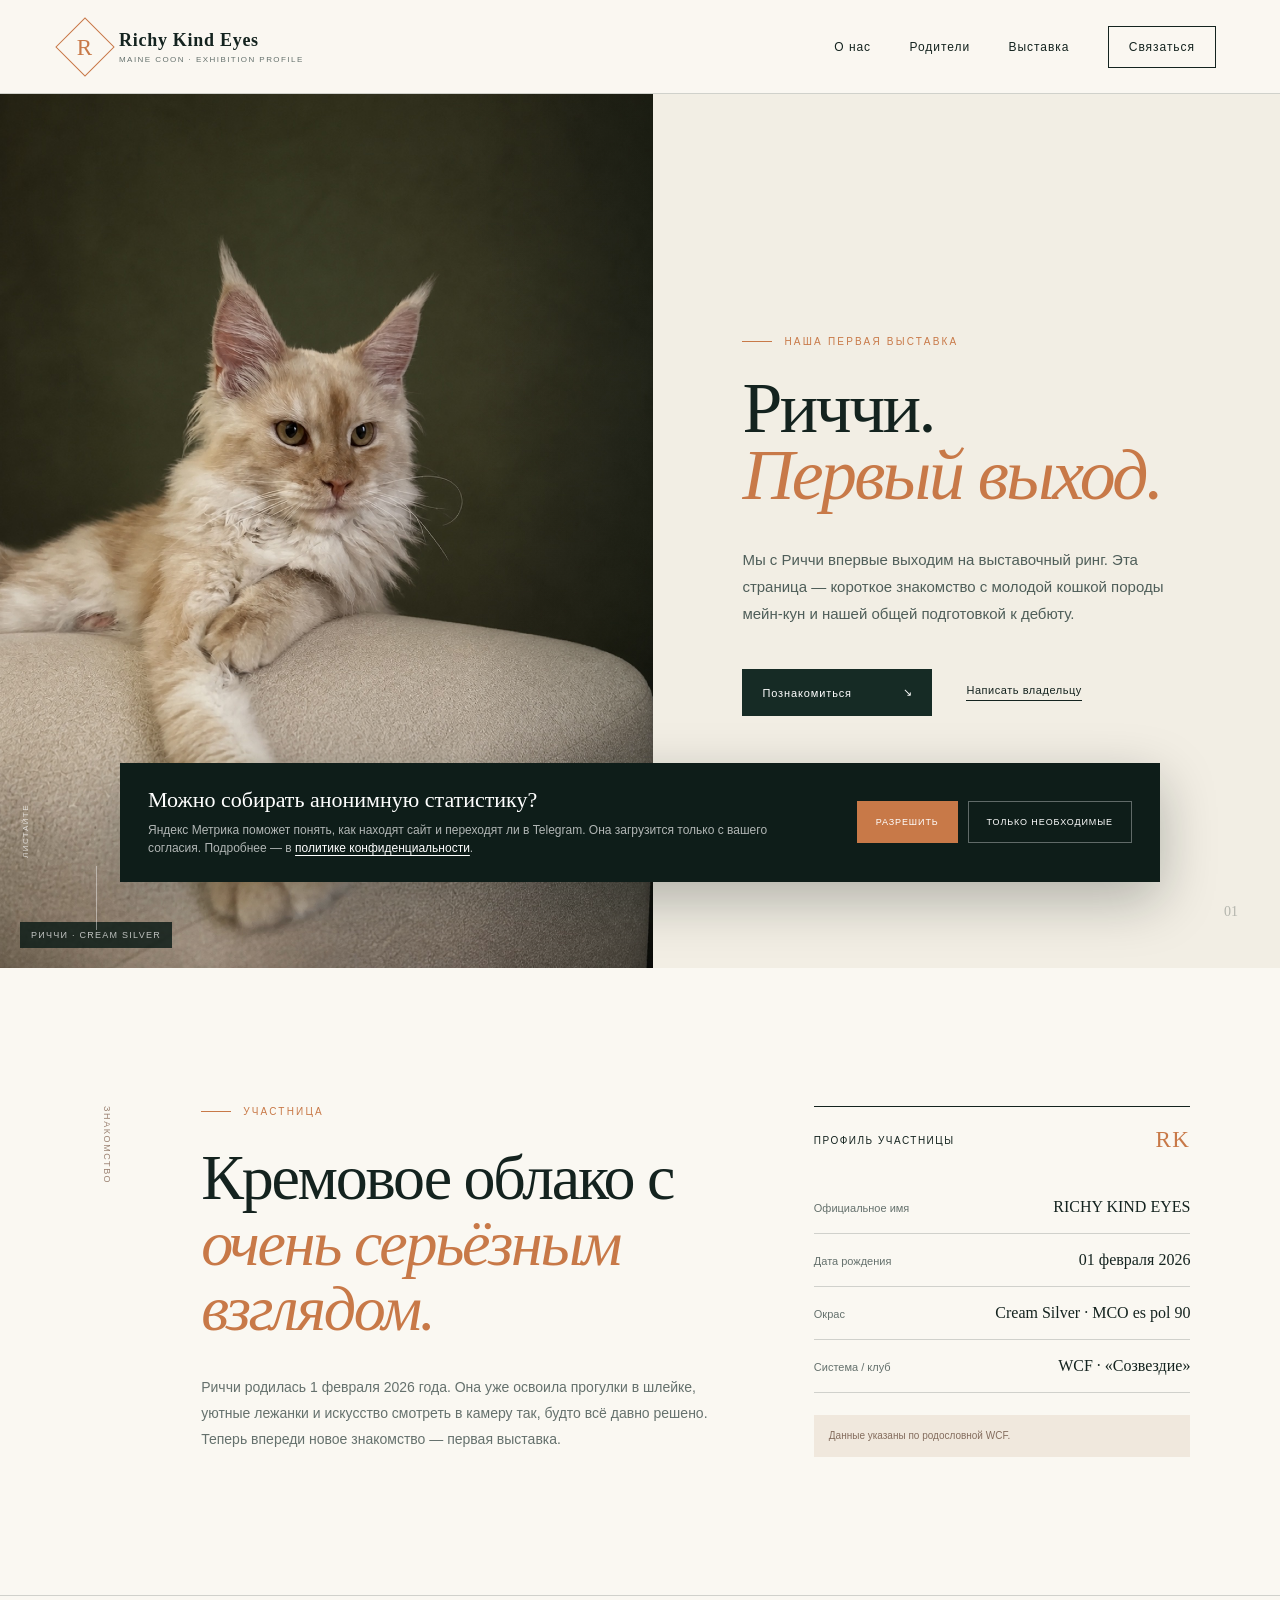
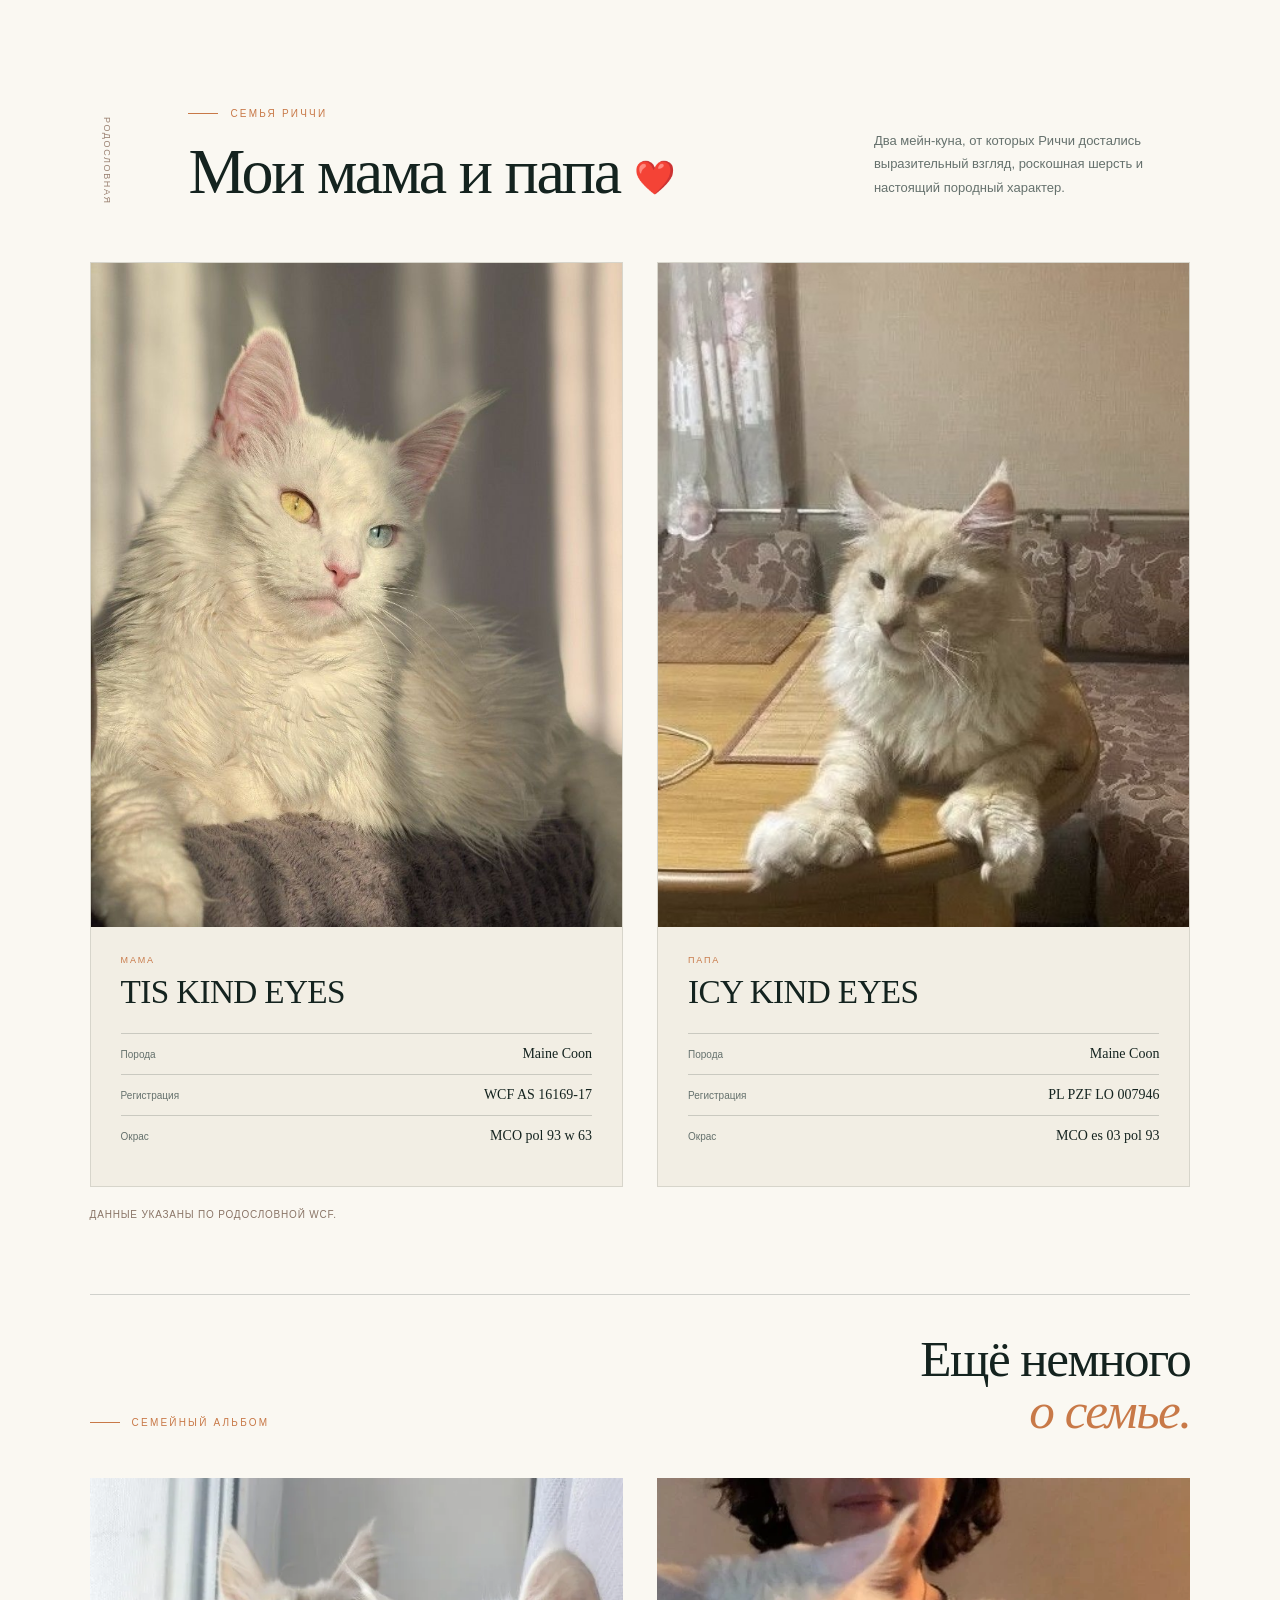
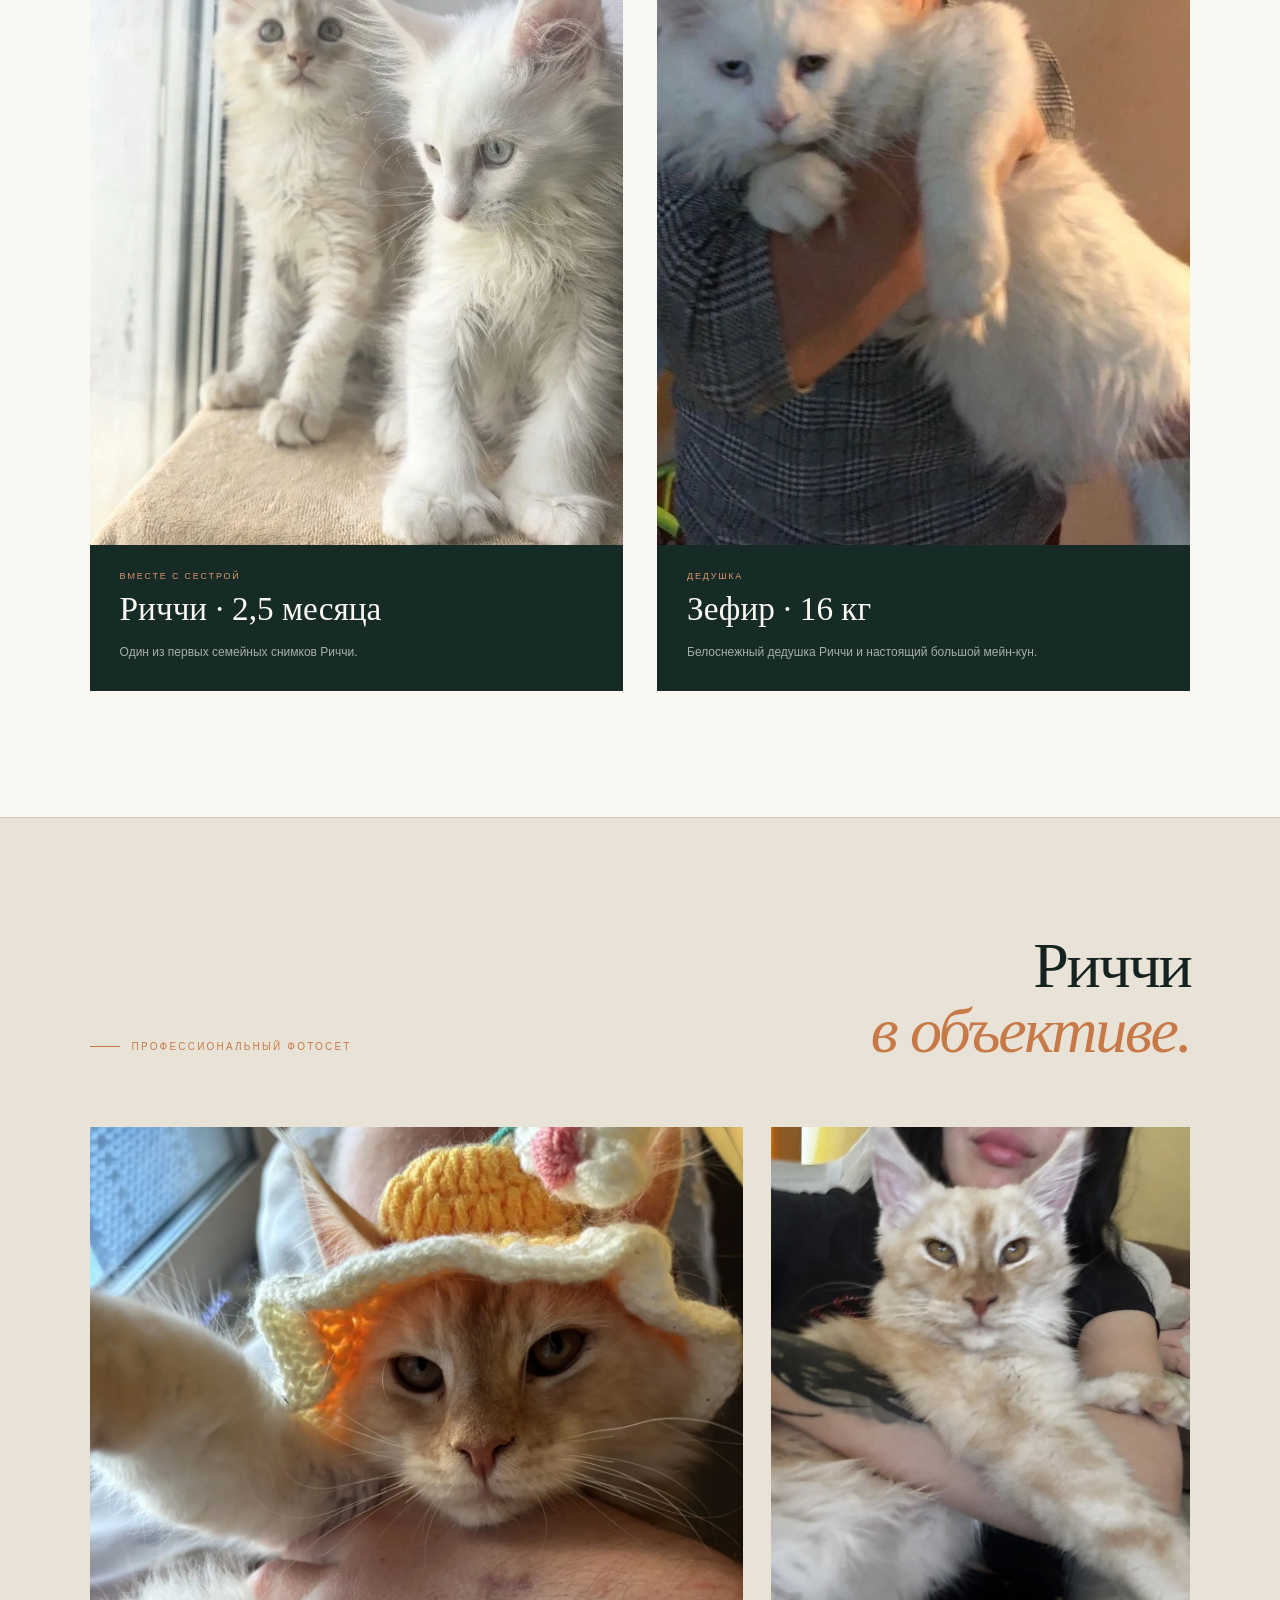
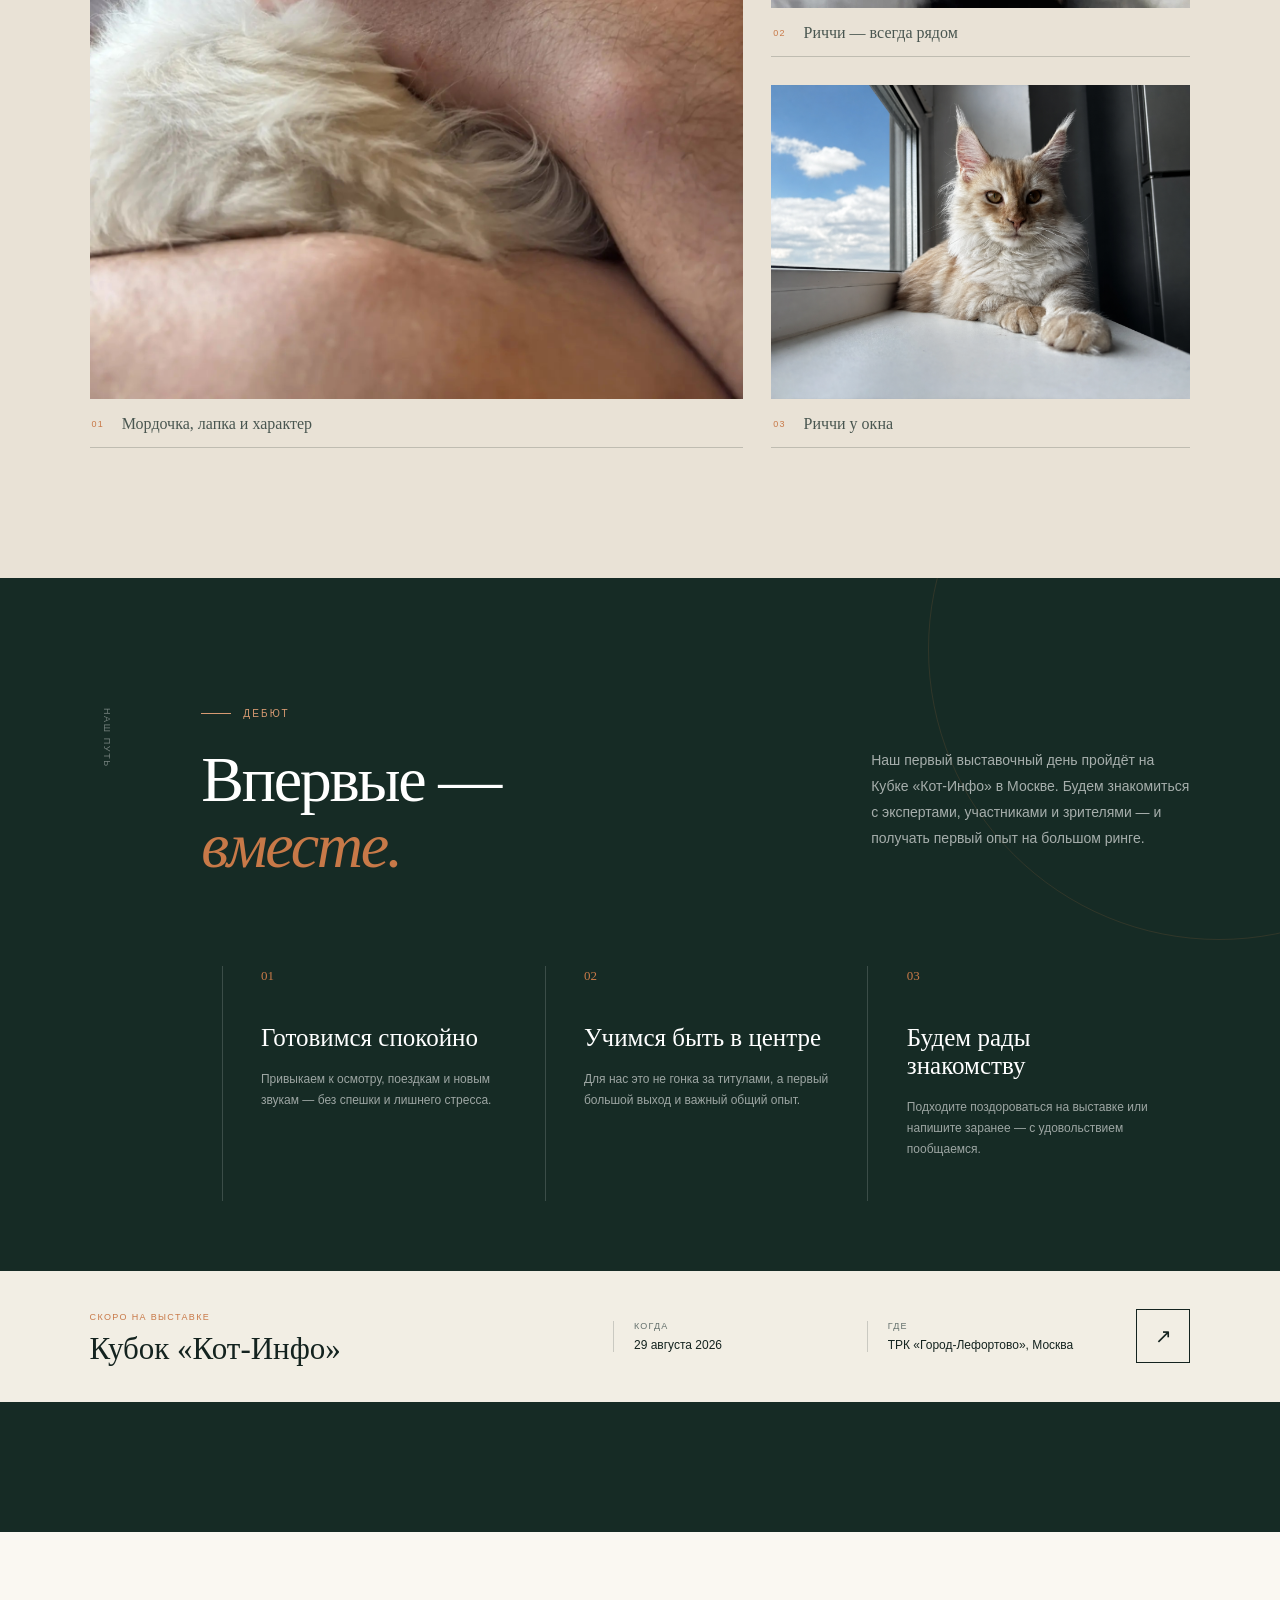
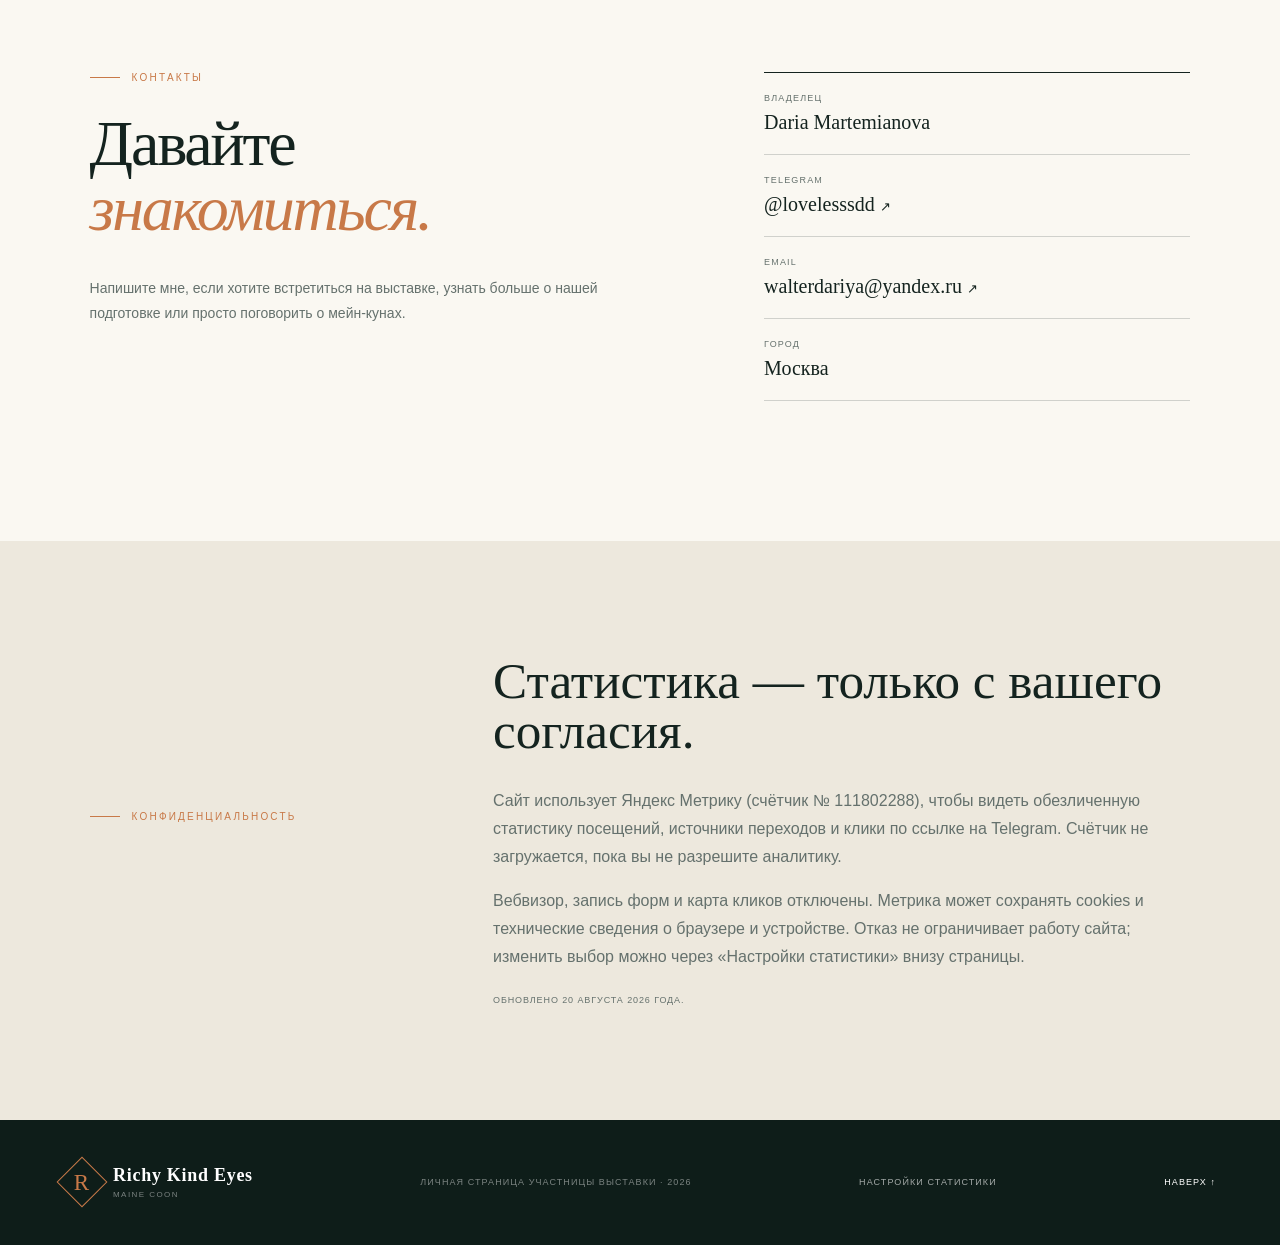
==== index.html @ 6e92d60d "Publish privacy-first Yandex Metrica" ====
<!doctype html>
<html lang="ru">
  <head>
    <meta charset="utf-8" />
    <meta name="viewport" content="width=device-width, initial-scale=1" />
    <meta name="theme-color" content="#14231f" />
    <title>Richy Kind Eyes — первая выставка мейн-куна</title>
    <meta
      name="description"
      content="Личная страница мейн-куна Риччи и её владельца: знакомство, первая выставка и контакты."
    />
    <link rel="canonical" href="https://richykindeyespussycat.ru/" />
    <link rel="icon" href="./favicon.svg?v=rk-20260820" type="image/svg+xml" />
    <link rel="stylesheet" href="./styles.css?v=metrika-20260820" />

    <meta property="og:type" content="website" />
    <meta property="og:locale" content="ru_RU" />
    <meta property="og:title" content="Richy Kind Eyes — первая выставка мейн-куна" />
    <meta
      property="og:description"
      content="Знакомство с участницей, история подготовки и контакты владельца."
    />
    <meta property="og:url" content="https://richykindeyespussycat.ru/" />
    <meta property="og:image" content="https://richykindeyespussycat.ru/richy-hero.jpg" />
    <meta property="og:image:width" content="1200" />
    <meta property="og:image:height" content="1600" />
    <meta property="og:image:alt" content="Мейн-кун Риччи" />
    <meta name="twitter:card" content="summary_large_image" />
  </head>
  <body>
    <main>
      <header class="site-header">
        <a class="wordmark" href="#top" aria-label="В начало страницы">
          <span class="wordmark-mark"><i>R</i></span>
          <span>
            <strong>Richy Kind Eyes</strong>
            <small>Maine Coon · exhibition profile</small>
          </span>
        </a>

        <nav aria-label="Навигация по странице">
          <a href="#about">О нас</a>
          <a href="#parents">Родители</a>
          <a href="#show">Выставка</a>
          <a class="nav-contact" href="#contact">Связаться</a>
        </nav>
      </header>

      <section class="hero" id="top">
        <div class="hero-photo">
          <img
            src="./richy-hero.jpg"
            alt="Профессиональный портрет мейн-куна Риччи"
            width="1200"
            height="1600"
            fetchpriority="high"
          />
          <div class="photo-note">Риччи · cream silver</div>
        </div>

        <div class="hero-copy">
          <p class="eyebrow"><span></span> Наша первая выставка</p>
          <h1>Риччи.<em>Первый выход.</em></h1>
          <p class="hero-lead">
            Мы с Риччи впервые выходим на выставочный ринг. Эта страница —
            короткое знакомство с молодой кошкой породы мейн-кун и нашей
            общей подготовкой к дебюту.
          </p>
          <div class="hero-actions">
            <a class="button button-primary" href="#about">
              Познакомиться <span aria-hidden="true">↘</span>
            </a>
            <a class="text-link" href="#contact">Написать владельцу</a>
          </div>
        </div>

        <div class="hero-index" aria-hidden="true">01</div>
        <div class="scroll-cue" aria-hidden="true"><span>листайте</span><i></i></div>
      </section>

      <section class="intro section-shell" id="about">
        <div class="section-label">Знакомство</div>
        <div class="intro-copy">
          <p class="eyebrow"><span></span> Участница</p>
          <h2>Кремовое облако с <em>очень серьёзным взглядом.</em></h2>
          <p>
            Риччи родилась 1 февраля 2026 года. Она уже освоила прогулки в
            шлейке, уютные лежанки и искусство смотреть в камеру так, будто
            всё давно решено. Теперь впереди новое знакомство — первая выставка.
          </p>
        </div>

        <aside class="profile-card" aria-label="Карточка участницы">
          <div class="profile-heading"><span>Профиль участницы</span><strong>RK</strong></div>
          <dl>
            <div><dt>Официальное имя</dt><dd>RICHY KIND EYES</dd></div>
            <div><dt>Дата рождения</dt><dd>01 февраля 2026</dd></div>
            <div><dt>Окрас</dt><dd>Cream Silver · MCO es pol 90</dd></div>
            <div><dt>Система / клуб</dt><dd>WCF · «Созвездие»</dd></div>
          </dl>
          <p class="pedigree-note">Данные указаны по родословной WCF.</p>
        </aside>
      </section>

      <section class="parents-section" id="parents" aria-labelledby="parents-title">
        <div class="parents-heading section-shell">
          <div class="section-label">Родословная</div>
          <div>
            <p class="eyebrow"><span></span> Семья Риччи</p>
            <h2 id="parents-title">Мои мама и папа <span aria-hidden="true">❤️</span></h2>
          </div>
          <p>
            Два мейн-куна, от которых Риччи достались выразительный взгляд,
            роскошная шерсть и настоящий породный характер.
          </p>
        </div>

        <div class="parents-grid section-shell">
          <article class="parent-card parent-card-mother">
            <div class="parent-photo">
              <img
                src="./richy-mother.jpg"
                alt="Мама Риччи — TIS KIND EYES"
                width="727"
                height="960"
                loading="lazy"
              />
            </div>
            <div class="parent-card-copy">
              <span class="parent-role">Мама</span>
              <h3>TIS KIND EYES</h3>
              <dl>
                <div><dt>Порода</dt><dd>Maine Coon</dd></div>
                <div><dt>Регистрация</dt><dd>WCF AS 16169-17</dd></div>
                <div><dt>Окрас</dt><dd>MCO pol 93 w 63</dd></div>
              </dl>
            </div>
          </article>

          <article class="parent-card parent-card-father">
            <div class="parent-photo">
              <img
                src="./richy-father.jpg"
                alt="Папа Риччи — ICY KIND EYES"
                width="423"
                height="557"
                loading="lazy"
              />
            </div>
            <div class="parent-card-copy">
              <span class="parent-role">Папа</span>
              <h3>ICY KIND EYES</h3>
              <dl>
                <div><dt>Порода</dt><dd>Maine Coon</dd></div>
                <div><dt>Регистрация</dt><dd>PL PZF LO 007946</dd></div>
                <div><dt>Окрас</dt><dd>MCO es 03 pol 93</dd></div>
              </dl>
            </div>
          </article>
        </div>
        <p class="parents-note section-shell">Данные указаны по родословной WCF.</p>

        <div class="family-album section-shell" aria-labelledby="family-album-title">
          <div class="family-album-heading">
            <p class="eyebrow"><span></span> Семейный альбом</p>
            <h3 id="family-album-title">Ещё немного <em>о семье.</em></h3>
          </div>
          <div class="family-album-grid">
            <figure class="family-story family-story-sisters">
              <div class="family-story-photo">
                <img
                  src="./richy-with-sister.webp"
                  alt="Риччи с сестрой в возрасте двух с половиной месяцев"
                  width="720"
                  height="960"
                  loading="lazy"
                />
              </div>
              <figcaption>
                <span>Вместе с сестрой</span>
                <strong>Риччи · 2,5 месяца</strong>
                <p>Один из первых семейных снимков Риччи.</p>
              </figcaption>
            </figure>

            <figure class="family-story family-story-grandfather">
              <div class="family-story-photo">
                <img
                  src="./richy-grandfather-zefir.png"
                  alt="Дедушка Риччи — белый мейн-кун Зефир"
                  width="742"
                  height="737"
                  loading="lazy"
                />
              </div>
              <figcaption>
                <span>Дедушка</span>
                <strong>Зефир · 16 кг</strong>
                <p>Белоснежный дедушка Риччи и настоящий большой мейн-кун.</p>
              </figcaption>
            </figure>
          </div>
        </div>
      </section>

      <section class="gallery-section" aria-labelledby="gallery-title">
        <div class="gallery-heading section-shell">
          <p class="eyebrow"><span></span> Профессиональный фотосет</p>
          <h2 id="gallery-title">Риччи <em>в объективе.</em></h2>
        </div>
        <div class="gallery-grid section-shell">
          <figure class="gallery-card gallery-card-featured">
            <img
              src="./richy-hat.jpg"
              alt="Риччи в вязаной шляпке тянет лапку к камере"
              width="1440"
              height="1920"
              loading="lazy"
            />
            <figcaption><span>01</span> Мордочка, лапка и характер</figcaption>
          </figure>
          <figure class="gallery-card gallery-card-right-top">
            <img
              src="./richy-portrait.jpg"
              alt="Риччи на руках у хозяйки"
              width="1674"
              height="1920"
              loading="lazy"
            />
            <figcaption><span>02</span> Риччи — всегда рядом</figcaption>
          </figure>
          <figure class="gallery-card gallery-card-right-bottom">
            <img
              src="./richy-window.png"
              alt="Профессиональный портрет Риччи у окна"
              width="1448"
              height="1086"
              loading="lazy"
            />
            <figcaption><span>03</span> Риччи у окна</figcaption>
          </figure>
        </div>
      </section>

      <section class="show-section" id="show">
        <div class="show-heading section-shell">
          <div class="section-label">Наш путь</div>
          <div>
            <p class="eyebrow light"><span></span> Дебют</p>
            <h2>Впервые — <em>вместе.</em></h2>
          </div>
          <p class="show-intro">
            Наш первый выставочный день пройдёт на Кубке «Кот-Инфо» в Москве.
            Будем знакомиться с экспертами, участниками и зрителями — и получать
            первый опыт на большом ринге.
          </p>
        </div>

        <div class="steps section-shell">
          <article class="step">
            <span>01</span><h3>Готовимся спокойно</h3>
            <p>Привыкаем к осмотру, поездкам и новым звукам — без спешки и лишнего стресса.</p>
          </article>
          <article class="step">
            <span>02</span><h3>Учимся быть в центре</h3>
            <p>Для нас это не гонка за титулами, а первый большой выход и важный общий опыт.</p>
          </article>
          <article class="step">
            <span>03</span><h3>Будем рады знакомству</h3>
            <p>Подходите поздороваться на выставке или напишите заранее — с удовольствием пообщаемся.</p>
          </article>
        </div>

        <div class="event-card section-shell">
          <div><span>Скоро на выставке</span><h3>Кубок «Кот-Инфо»</h3></div>
          <dl>
            <div><dt>Когда</dt><dd>29 августа 2026</dd></div>
            <div><dt>Где</dt><dd>ТРК «Город-Лефортово», Москва</dd></div>
          </dl>
          <a
            href="https://cat-info.ru/page6"
            target="_blank"
            rel="noreferrer"
            aria-label="Открыть страницу выставки Кубок Кот-Инфо"
          >↗</a>
        </div>
      </section>

      <section class="contact section-shell" id="contact">
        <div class="contact-main">
          <p class="eyebrow"><span></span> Контакты</p>
          <h2>Давайте <em>знакомиться.</em></h2>
          <p>
            Напишите мне, если хотите встретиться на выставке, узнать больше
            о нашей подготовке или просто поговорить о мейн-кунах.
          </p>
        </div>

        <address class="contact-list">
          <div><span>Владелец</span><strong>Daria Martemianova</strong></div>
          <div>
            <span>Telegram</span>
            <a
              href="https://t.me/lovelesssdd"
              target="_blank"
              rel="noreferrer"
              data-analytics-goal="telegram_click"
            >
              @lovelesssdd <i aria-hidden="true">↗</i>
            </a>
          </div>
          <div>
            <span>Email</span>
            <a href="mailto:walterdariya@yandex.ru">
              walterdariya@yandex.ru <i aria-hidden="true">↗</i>
            </a>
          </div>
          <div><span>Город</span><strong>Москва</strong></div>
        </address>
      </section>

      <section class="privacy-section section-shell" id="privacy" aria-labelledby="privacy-title">
        <p class="eyebrow"><span></span> Конфиденциальность</p>
        <div>
          <h2 id="privacy-title">Статистика — только с вашего согласия.</h2>
          <p>
            Сайт использует Яндекс Метрику (счётчик № 111802288), чтобы видеть
            обезличенную статистику посещений, источники переходов и клики по
            ссылке на Telegram. Счётчик не загружается, пока вы не разрешите
            аналитику.
          </p>
          <p>
            Вебвизор, запись форм и карта кликов отключены. Метрика может
            сохранять cookies и технические сведения о браузере и устройстве.
            Отказ не ограничивает работу сайта; изменить выбор можно через
            «Настройки статистики» внизу страницы.
          </p>
          <small>Обновлено 20 августа 2026 года.</small>
        </div>
      </section>

      <footer>
        <a class="wordmark footer-mark" href="#top">
          <span class="wordmark-mark"><i>R</i></span>
          <span><strong>Richy Kind Eyes</strong><small>Maine Coon</small></span>
        </a>
        <p>Личная страница участницы выставки · 2026</p>
        <button class="analytics-settings" type="button">Настройки статистики</button>
        <a class="back-top" href="#top">Наверх ↑</a>
      </footer>
    </main>
    <script src="./analytics.js?v=20260820"></script>
  </body>
</html>
---- styles.css ----
:root {
  --ink: #14231f;
  --forest: #162b25;
  --forest-deep: #0e1d19;
  --cream: #f2eee4;
  --paper: #faf8f2;
  --copper: #c87948;
  --line: rgba(20, 35, 31, 0.18);
  --muted: #65716d;
  --serif: "Iowan Old Style", "Palatino Linotype", Palatino, Georgia, serif;
}

* {
  box-sizing: border-box;
}

html {
  scroll-behavior: smooth;
  background: var(--paper);
}

body {
  margin: 0;
  background: var(--paper);
  color: var(--ink);
  font-family: Inter, "Helvetica Neue", Arial, sans-serif;
  -webkit-font-smoothing: antialiased;
}

a {
  color: inherit;
  text-decoration: none;
}

a:focus-visible {
  outline: 2px solid var(--copper);
  outline-offset: 5px;
}

.site-header {
  align-items: center;
  background: rgba(250, 248, 242, 0.93);
  border-bottom: 1px solid var(--line);
  display: flex;
  height: 94px;
  justify-content: space-between;
  left: 0;
  padding: 0 clamp(24px, 5vw, 80px);
  position: absolute;
  right: 0;
  top: 0;
  z-index: 10;
}

.wordmark {
  align-items: center;
  display: inline-flex;
  gap: 13px;
}

.wordmark-mark {
  align-items: center;
  border: 1px solid var(--copper);
  color: var(--copper);
  display: inline-flex;
  font-family: var(--serif);
  font-size: 23px;
  height: 42px;
  justify-content: center;
  line-height: 1;
  transform: rotate(45deg);
  width: 42px;
}

.wordmark-mark i {
  font-style: normal;
  transform: rotate(-45deg);
}

.wordmark strong,
.wordmark small {
  display: block;
}

.wordmark strong {
  font-family: var(--serif);
  font-size: 18px;
  font-weight: 600;
  letter-spacing: 0.04em;
}

.wordmark small {
  color: var(--muted);
  font-size: 8px;
  letter-spacing: 0.18em;
  margin-top: 4px;
  text-transform: uppercase;
}

.site-header nav {
  align-items: center;
  display: flex;
  font-size: 12px;
  gap: clamp(24px, 3vw, 52px);
  letter-spacing: 0.08em;
}

.site-header nav a:not(.nav-contact) {
  transition: color 180ms ease;
}

.site-header nav a:not(.nav-contact):hover {
  color: var(--copper);
}

.nav-contact {
  border: 1px solid var(--ink);
  padding: 13px 20px;
  transition: background 180ms ease, color 180ms ease;
}

.nav-contact:hover {
  background: var(--ink);
  color: var(--paper);
}

.hero {
  display: grid;
  grid-template-columns: minmax(0, 1.02fr) minmax(0, 0.98fr);
  min-height: 780px;
  padding-top: 94px;
  position: relative;
}

.hero-photo {
  min-height: 686px;
  overflow: hidden;
  position: relative;
}

.hero-photo::after {
  background: linear-gradient(90deg, transparent 72%, rgba(14, 29, 25, 0.25));
  content: "";
  inset: 0;
  pointer-events: none;
  position: absolute;
}

.hero-photo img {
  height: 100%;
  object-fit: cover;
  object-position: 56% center;
  width: 100%;
}

.photo-note {
  background: rgba(14, 29, 25, 0.84);
  bottom: 20px;
  color: rgba(255, 255, 255, 0.72);
  font-size: 9px;
  left: 20px;
  letter-spacing: 0.14em;
  padding: 8px 11px;
  position: absolute;
  text-transform: uppercase;
  z-index: 1;
}

.hero-copy {
  align-items: flex-start;
  background: var(--cream);
  display: flex;
  flex-direction: column;
  justify-content: center;
  padding: 70px clamp(40px, 7vw, 116px) 80px;
}

.eyebrow {
  align-items: center;
  color: var(--copper);
  display: flex;
  font-size: 10px;
  gap: 12px;
  letter-spacing: 0.22em;
  margin: 0 0 28px;
  text-transform: uppercase;
}

.eyebrow span {
  background: currentColor;
  display: inline-block;
  height: 1px;
  width: 30px;
}

.hero h1,
.intro h2,
.parents-section h2,
.gallery-section h2,
.show-section h2,
.contact h2 {
  font-family: var(--serif);
  font-weight: 400;
  letter-spacing: -0.035em;
  margin: 0;
}

.hero h1 {
  font-size: clamp(58px, 5.6vw, 94px);
  line-height: 0.93;
  max-width: 690px;
}

.hero h1 em,
.intro h2 em,
.show-section h2 em,
.contact h2 em {
  color: var(--copper);
  display: block;
  font-weight: 400;
}

.hero-lead {
  color: #4f5e59;
  font-size: 15px;
  line-height: 1.8;
  margin: 38px 0 0;
  max-width: 480px;
}

.hero-actions {
  align-items: center;
  display: flex;
  gap: 34px;
  margin-top: 42px;
}

.button {
  align-items: center;
  display: inline-flex;
  font-size: 11px;
  gap: 30px;
  justify-content: space-between;
  letter-spacing: 0.08em;
  min-width: 190px;
  padding: 17px 20px;
}

.button-primary {
  background: var(--forest);
  color: white;
  transition: background 180ms ease;
}

.button-primary:hover {
  background: var(--copper);
}

.text-link {
  border-bottom: 1px solid var(--ink);
  font-size: 11px;
  letter-spacing: 0.05em;
  padding-bottom: 4px;
}

.hero-index {
  bottom: 48px;
  color: rgba(20, 35, 31, 0.28);
  font-family: var(--serif);
  font-size: 14px;
  position: absolute;
  right: 42px;
}

.scroll-cue {
  align-items: center;
  bottom: 38px;
  color: rgba(255, 255, 255, 0.7);
  display: flex;
  gap: 12px;
  left: 30px;
  position: absolute;
  z-index: 2;
}

.scroll-cue span {
  font-size: 8px;
  letter-spacing: 0.18em;
  text-transform: uppercase;
  transform: rotate(-90deg) translateX(45px);
  transform-origin: left bottom;
}

.scroll-cue i {
  background: rgba(255, 255, 255, 0.45);
  display: block;
  height: 64px;
  width: 1px;
}

.section-shell {
  padding-left: clamp(24px, 7vw, 112px);
  padding-right: clamp(24px, 7vw, 112px);
}

.section-label {
  color: #9b8272;
  font-size: 9px;
  letter-spacing: 0.18em;
  text-transform: uppercase;
  writing-mode: vertical-rl;
}

.intro {
  align-items: start;
  display: grid;
  gap: clamp(36px, 7vw, 110px);
  grid-template-columns: 22px minmax(0, 1fr) minmax(320px, 0.72fr);
  padding-bottom: 138px;
  padding-top: 138px;
}

.intro h2,
.parents-section h2,
.gallery-section h2,
.show-section h2,
.contact h2 {
  font-size: clamp(46px, 5vw, 76px);
  line-height: 1.02;
}

.intro-copy > p:last-child,
.show-intro,
.contact-main > p:last-child {
  color: var(--muted);
  font-size: 14px;
  line-height: 1.85;
  margin: 34px 0 0;
  max-width: 560px;
}

.profile-card {
  border-top: 1px solid var(--ink);
  padding-top: 20px;
}

.profile-heading {
  align-items: center;
  display: flex;
  font-size: 10px;
  justify-content: space-between;
  letter-spacing: 0.15em;
  text-transform: uppercase;
}

.profile-heading strong {
  color: var(--copper);
  font-family: var(--serif);
  font-size: 23px;
  font-weight: 400;
}

.profile-card dl {
  margin: 28px 0 0;
}

.profile-card dl > div {
  align-items: baseline;
  border-bottom: 1px solid var(--line);
  display: flex;
  gap: 20px;
  justify-content: space-between;
  padding: 17px 0;
}

.profile-card dt,
.profile-card dd {
  margin: 0;
}

.profile-card dt {
  color: var(--muted);
  font-size: 11px;
}

.profile-card dd {
  font-family: var(--serif);
  font-size: 16px;
  text-align: right;
}

.pedigree-note {
  background: #f0e8dd;
  color: #846d5e;
  font-size: 10px;
  line-height: 1.55;
  margin: 22px 0 0;
  padding: 13px 15px;
}

.parents-section {
  border-top: 1px solid var(--line);
  padding-bottom: 126px;
  padding-top: 112px;
}

.parents-heading {
  align-items: end;
  display: grid;
  gap: clamp(36px, 6vw, 92px);
  grid-template-columns: 22px minmax(0, 1fr) minmax(260px, 0.52fr);
  margin-bottom: 58px;
}

.parents-heading .eyebrow {
  margin-bottom: 20px;
}

.parents-section h2 span {
  display: inline-block;
  font-size: 0.52em;
  letter-spacing: 0;
  transform: translateY(-0.12em);
}

.parents-heading > p {
  color: var(--muted);
  font-size: 13px;
  line-height: 1.8;
  margin: 0 0 5px;
  max-width: 410px;
}

.parents-grid {
  display: grid;
  gap: 34px;
  grid-template-columns: repeat(2, minmax(0, 1fr));
}

.parent-card {
  background: var(--cream);
  border: 1px solid rgba(20, 35, 31, 0.12);
  margin: 0;
  min-width: 0;
}

.parent-photo {
  aspect-ratio: 4 / 5;
  overflow: hidden;
}

.parent-photo img {
  display: block;
  height: 100%;
  object-fit: cover;
  width: 100%;
}

.parent-card-mother .parent-photo img {
  object-position: center 34%;
}

.parent-card-father .parent-photo img {
  object-position: center 30%;
}

.parent-card-copy {
  padding: 28px 30px 30px;
}

.parent-role {
  color: var(--copper);
  display: block;
  font-size: 9px;
  letter-spacing: 0.2em;
  text-transform: uppercase;
}

.parent-card h3 {
  font-family: var(--serif);
  font-size: clamp(26px, 2.6vw, 39px);
  font-weight: 400;
  letter-spacing: -0.02em;
  margin: 8px 0 22px;
}

.parent-card dl {
  margin: 0;
}

.parent-card dl > div {
  align-items: baseline;
  border-top: 1px solid var(--line);
  display: flex;
  gap: 18px;
  justify-content: space-between;
  padding: 12px 0;
}

.parent-card dt,
.parent-card dd {
  margin: 0;
}

.parent-card dt {
  color: var(--muted);
  font-size: 10px;
}

.parent-card dd {
  font-family: var(--serif);
  font-size: 14px;
  text-align: right;
}

.parents-note {
  color: #8a7567;
  font-size: 10px;
  letter-spacing: 0.08em;
  margin-bottom: 0;
  margin-top: 22px;
  text-transform: uppercase;
}

.family-album {
  margin-top: 74px;
}

.family-album-heading {
  align-items: end;
  border-top: 1px solid var(--line);
  display: flex;
  justify-content: space-between;
  padding-top: 38px;
}

.family-album-heading .eyebrow {
  margin: 0 0 8px;
}

.family-album-heading h3 {
  font-family: var(--serif);
  font-size: clamp(34px, 4vw, 58px);
  font-weight: 400;
  letter-spacing: -0.03em;
  line-height: 1;
  margin: 0;
  text-align: right;
}

.family-album-heading h3 em {
  color: var(--copper);
  display: block;
  font-weight: 400;
}

.family-album-grid {
  display: grid;
  gap: 34px;
  grid-template-columns: repeat(2, minmax(0, 1fr));
  margin-top: 42px;
}

.family-story {
  background: var(--forest);
  color: var(--paper);
  margin: 0;
  min-width: 0;
}

.family-story-photo {
  aspect-ratio: 4 / 5;
  overflow: hidden;
}

.family-story-photo img {
  display: block;
  height: 100%;
  object-fit: cover;
  width: 100%;
}

.family-story-sisters .family-story-photo img {
  object-position: center 38%;
}

.family-story-grandfather .family-story-photo img {
  object-position: center center;
}

.family-story figcaption {
  padding: 26px 30px 29px;
}

.family-story figcaption > span {
  color: #d99870;
  display: block;
  font-size: 9px;
  letter-spacing: 0.2em;
  margin-bottom: 9px;
  text-transform: uppercase;
}

.family-story figcaption strong {
  display: block;
  font-family: var(--serif);
  font-size: clamp(26px, 2.6vw, 38px);
  font-weight: 400;
}

.family-story figcaption p {
  color: rgba(255, 255, 255, 0.62);
  font-size: 12px;
  line-height: 1.7;
  margin: 14px 0 0;
}

.gallery-section {
  background: #e9e2d6;
  border-top: 1px solid rgba(20, 35, 31, 0.12);
  padding-bottom: 130px;
  padding-top: 115px;
}

.gallery-heading {
  align-items: end;
  display: flex;
  justify-content: space-between;
  margin-bottom: 64px;
}

.gallery-heading .eyebrow {
  margin-bottom: 11px;
}

.gallery-section h2 {
  font-size: clamp(46px, 5vw, 76px);
  line-height: 1.02;
  text-align: right;
}

.gallery-section h2 em {
  color: var(--copper);
  display: block;
  font-weight: 400;
}

.gallery-grid {
  align-items: start;
  display: grid;
  gap: 28px;
  grid-template-areas:
    "featured right-top"
    "featured right-bottom";
  grid-template-columns: minmax(0, 1.56fr) minmax(0, 1fr);
}

.gallery-card {
  margin: 0;
  min-width: 0;
}

.gallery-card img {
  display: block;
  height: auto;
  width: 100%;
}

.gallery-card-featured {
  grid-area: featured;
}

.gallery-card-right-top {
  grid-area: right-top;
}

.gallery-card-right-bottom {
  grid-area: right-bottom;
}

.gallery-card figcaption {
  align-items: center;
  border-bottom: 1px solid rgba(20, 35, 31, 0.2);
  color: #495650;
  display: flex;
  font-family: var(--serif);
  font-size: 16px;
  gap: 18px;
  padding: 16px 2px 14px;
}

.gallery-card figcaption span {
  color: var(--copper);
  font-family: Inter, "Helvetica Neue", Arial, sans-serif;
  font-size: 9px;
  letter-spacing: 0.12em;
}

.show-section {
  background: var(--forest);
  color: white;
  overflow: hidden;
  padding: 130px 0;
  position: relative;
}

.show-section::before {
  border: 1px solid rgba(200, 121, 72, 0.15);
  border-radius: 50%;
  content: "";
  height: 580px;
  position: absolute;
  right: -230px;
  top: -220px;
  width: 580px;
}

.show-heading {
  align-items: start;
  display: grid;
  gap: clamp(36px, 7vw, 110px);
  grid-template-columns: 22px minmax(0, 1fr) minmax(280px, 0.55fr);
  position: relative;
  z-index: 1;
}

.show-heading .section-label {
  color: rgba(255, 255, 255, 0.4);
}

.eyebrow.light {
  color: #d79a72;
}

.show-intro {
  color: rgba(255, 255, 255, 0.62);
  margin-top: 40px;
}

.steps {
  display: grid;
  grid-template-columns: repeat(3, 1fr);
  margin-top: 88px;
  padding-left: calc(clamp(24px, 7vw, 112px) + 132px);
}

.step {
  border-left: 1px solid rgba(255, 255, 255, 0.16);
  min-height: 235px;
  padding: 0 clamp(25px, 3vw, 48px);
}

.step > span {
  color: var(--copper);
  font-family: var(--serif);
  font-size: 13px;
}

.step h3 {
  font-family: var(--serif);
  font-size: 25px;
  font-weight: 400;
  margin: 40px 0 17px;
}

.step p {
  color: rgba(255, 255, 255, 0.58);
  font-size: 12px;
  line-height: 1.75;
  margin: 0;
  max-width: 260px;
}

.event-card {
  align-items: center;
  background: var(--cream);
  color: var(--ink);
  display: grid;
  gap: 40px;
  grid-template-columns: 1fr 1fr 54px;
  margin-top: 70px;
  padding-bottom: 35px;
  padding-top: 35px;
}

.event-card > div > span {
  color: var(--copper);
  font-size: 9px;
  letter-spacing: 0.15em;
  text-transform: uppercase;
}

.event-card h3 {
  font-family: var(--serif);
  font-size: 31px;
  font-weight: 400;
  margin: 7px 0 0;
}

.event-card dl {
  display: grid;
  gap: 24px;
  grid-template-columns: 1fr 1fr;
  margin: 0;
}

.event-card dl div {
  border-left: 1px solid var(--line);
  padding-left: 20px;
}

.event-card dt {
  color: var(--muted);
  font-size: 9px;
  letter-spacing: 0.13em;
  text-transform: uppercase;
}

.event-card dd {
  font-size: 12px;
  margin: 7px 0 0;
}

.event-card > a {
  align-items: center;
  border: 1px solid var(--ink);
  display: flex;
  font-size: 20px;
  height: 54px;
  justify-content: center;
  transition: background 180ms ease, color 180ms ease;
  width: 54px;
}

.event-card > a:hover {
  background: var(--ink);
  color: white;
}

.contact {
  display: grid;
  gap: clamp(50px, 10vw, 160px);
  grid-template-columns: 1fr 0.78fr;
  padding-bottom: 140px;
  padding-top: 140px;
}

.contact-list {
  border-top: 1px solid var(--ink);
  font-style: normal;
}

.contact-list > div {
  border-bottom: 1px solid var(--line);
  padding: 20px 0;
}

.contact-list span,
.contact-list strong,
.contact-list a {
  display: block;
}

.contact-list span {
  color: var(--muted);
  font-size: 9px;
  letter-spacing: 0.13em;
  margin-bottom: 8px;
  text-transform: uppercase;
}

.contact-list strong,
.contact-list a {
  font-family: var(--serif);
  font-size: 20px;
  font-weight: 400;
}

.contact-list a {
  transition: color 180ms ease;
}

.contact-list a:hover {
  color: var(--copper);
}

.contact-list a i {
  font-family: Inter, "Helvetica Neue", Arial, sans-serif;
  font-size: 13px;
  font-style: normal;
}

.privacy-section {
  background: #ede8dd;
  display: grid;
  gap: clamp(34px, 7vw, 120px);
  grid-template-columns: minmax(180px, 0.45fr) minmax(0, 1fr);
  padding-bottom: clamp(72px, 9vw, 130px);
  padding-top: clamp(72px, 9vw, 130px);
}

.privacy-section h2 {
  font-family: var(--serif);
  font-size: clamp(34px, 4vw, 58px);
  font-weight: 400;
  line-height: 0.98;
  margin: 0 0 30px;
  max-width: 780px;
}

.privacy-section p:not(.eyebrow) {
  color: var(--muted);
  line-height: 1.75;
  margin: 0;
  max-width: 760px;
}

.privacy-section p:not(.eyebrow) + p {
  margin-top: 16px;
}

.privacy-section small {
  color: var(--muted);
  display: block;
  font-size: 9px;
  letter-spacing: 0.1em;
  margin-top: 24px;
  text-transform: uppercase;
}

.analytics-settings {
  appearance: none;
  background: none;
  border: 0;
  color: rgba(255, 255, 255, 0.62);
  cursor: pointer;
  font: inherit;
  font-size: 9px;
  letter-spacing: 0.12em;
  padding: 0;
  text-transform: uppercase;
}

.analytics-settings:hover,
.analytics-settings:focus-visible {
  color: white;
}

.consent-banner {
  align-items: center;
  background: var(--forest-deep);
  bottom: 18px;
  box-shadow: 0 18px 55px rgba(8, 17, 14, 0.28);
  color: white;
  display: flex;
  gap: 34px;
  justify-content: space-between;
  left: 50%;
  max-width: 1040px;
  padding: 24px 28px;
  position: fixed;
  transform: translateX(-50%);
  width: calc(100% - 36px);
  z-index: 1000;
}

.consent-banner strong {
  font-family: var(--serif);
  font-size: 22px;
  font-weight: 400;
}

.consent-banner p {
  color: rgba(255, 255, 255, 0.68);
  font-size: 12px;
  line-height: 1.55;
  margin: 8px 0 0;
  max-width: 630px;
}

.consent-banner a {
  color: white;
  text-decoration: underline;
  text-underline-offset: 3px;
}

.consent-actions {
  display: flex;
  flex: 0 0 auto;
  gap: 10px;
}

.consent-actions button {
  background: var(--copper);
  border: 1px solid var(--copper);
  color: white;
  cursor: pointer;
  font: inherit;
  font-size: 9px;
  letter-spacing: 0.1em;
  min-height: 42px;
  padding: 0 18px;
  text-transform: uppercase;
}

.consent-actions .consent-secondary {
  background: transparent;
  border-color: rgba(255, 255, 255, 0.34);
}

.consent-actions button:hover,
.consent-actions button:focus-visible {
  border-color: white;
}

footer {
  align-items: center;
  background: var(--forest-deep);
  color: white;
  display: flex;
  justify-content: space-between;
  min-height: 125px;
  padding: 25px clamp(24px, 5vw, 80px);
}

.footer-mark .wordmark-mark {
  height: 36px;
  width: 36px;
}

.footer-mark small,
footer p {
  color: rgba(255, 255, 255, 0.45);
}

footer p,
.back-top {
  font-size: 9px;
  letter-spacing: 0.12em;
  text-transform: uppercase;
}

@media (max-width: 960px) {
  .hero {
    grid-template-columns: 1fr;
  }

  .hero-photo {
    min-height: 610px;
  }

  .hero-copy {
    padding-bottom: 100px;
    padding-top: 90px;
  }

  .hero-index,
  .scroll-cue {
    display: none;
  }

  .intro,
  .show-heading {
    gap: 45px;
    grid-template-columns: 22px 1fr;
  }

  .profile-card,
  .show-intro {
    grid-column: 2;
  }

  .steps {
    padding-left: clamp(66px, 11vw, 112px);
  }

  .contact {
    gap: 70px;
  }
}

@media (max-width: 700px) {
  .site-header {
    height: 78px;
  }

  .site-header nav a:not(.nav-contact) {
    display: none;
  }

  .site-header nav {
    gap: 0;
  }

  .nav-contact {
    padding: 11px 14px;
  }

  .wordmark-mark {
    height: 34px;
    width: 34px;
  }

  .wordmark strong {
    font-size: 15px;
  }

  .wordmark small {
    font-size: 7px;
  }

  .hero {
    padding-top: 78px;
  }

  .hero-photo {
    min-height: 500px;
  }

  .hero-photo img {
    object-position: 60% center;
  }

  .hero-copy {
    padding: 66px 24px 72px;
  }

  .hero h1 {
    font-size: clamp(49px, 15.5vw, 68px);
  }

  .hero-actions {
    align-items: flex-start;
    flex-direction: column;
    gap: 24px;
  }

  .section-label {
    display: none;
  }

  .intro,
  .parents-heading,
  .show-heading {
    display: block;
    padding-bottom: 88px;
    padding-top: 88px;
  }

  .intro {
    padding-bottom: 88px;
  }

  .profile-card {
    margin-top: 58px;
  }

  .parents-section {
    padding-bottom: 88px;
    padding-top: 82px;
  }

  .parents-heading {
    margin-bottom: 42px;
    padding-bottom: 0;
    padding-top: 0;
  }

  .parents-heading > p {
    margin-top: 26px;
  }

  .parents-grid {
    display: block;
  }

  .parent-card + .parent-card {
    margin-top: 34px;
  }

  .parent-card-copy {
    padding: 25px 24px 26px;
  }

  .family-album {
    margin-top: 58px;
  }

  .family-album-heading {
    align-items: flex-start;
    display: block;
    padding-top: 32px;
  }

  .family-album-heading .eyebrow {
    margin-bottom: 20px;
  }

  .family-album-heading h3 {
    text-align: left;
  }

  .family-album-grid {
    display: block;
    margin-top: 34px;
  }

  .family-story + .family-story {
    margin-top: 34px;
  }

  .family-story figcaption {
    padding: 24px;
  }

  .gallery-section {
    padding-bottom: 88px;
    padding-top: 82px;
  }

  .gallery-heading {
    align-items: flex-start;
    display: block;
    margin-bottom: 42px;
  }

  .gallery-section h2 {
    text-align: left;
  }

  .gallery-grid {
    display: block;
  }

  .gallery-card + .gallery-card {
    margin-top: 36px;
  }

  .show-section {
    padding: 0 0 88px;
  }

  .show-intro {
    margin-top: 28px;
  }

  .steps {
    display: block;
    margin-top: 0;
    padding-left: 24px;
    padding-right: 24px;
  }

  .step {
    border-bottom: 1px solid rgba(255, 255, 255, 0.16);
    border-left: 0;
    min-height: 0;
    padding: 28px 0 32px;
  }

  .step h3 {
    margin: 17px 0 12px;
  }

  .event-card {
    align-items: start;
    display: grid;
    grid-template-columns: 1fr 54px;
    margin: 50px 16px 0;
    padding: 28px 24px;
  }

  .event-card dl {
    display: block;
    grid-column: 1 / -1;
    grid-row: 2;
  }

  .event-card dl div {
    margin-top: 18px;
  }

  .event-card > a {
    grid-column: 2;
    grid-row: 1;
  }

  .contact {
    display: block;
    padding-bottom: 88px;
    padding-top: 88px;
  }

  .contact-list {
    margin-top: 58px;
  }

  .privacy-section {
    display: block;
  }

  .privacy-section > div {
    margin-top: 28px;
  }

  .consent-banner {
    align-items: stretch;
    bottom: 10px;
    display: block;
    padding: 22px;
    width: calc(100% - 20px);
  }

  .consent-actions {
    flex-direction: column;
    margin-top: 20px;
  }

  .consent-actions button {
    width: 100%;
  }

  footer {
    align-items: flex-start;
    flex-direction: column;
    gap: 28px;
    padding-bottom: 38px;
    padding-top: 38px;
  }

  footer p {
    margin: 0;
  }
}

@media (prefers-reduced-motion: reduce) {
  html {
    scroll-behavior: auto;
  }
}
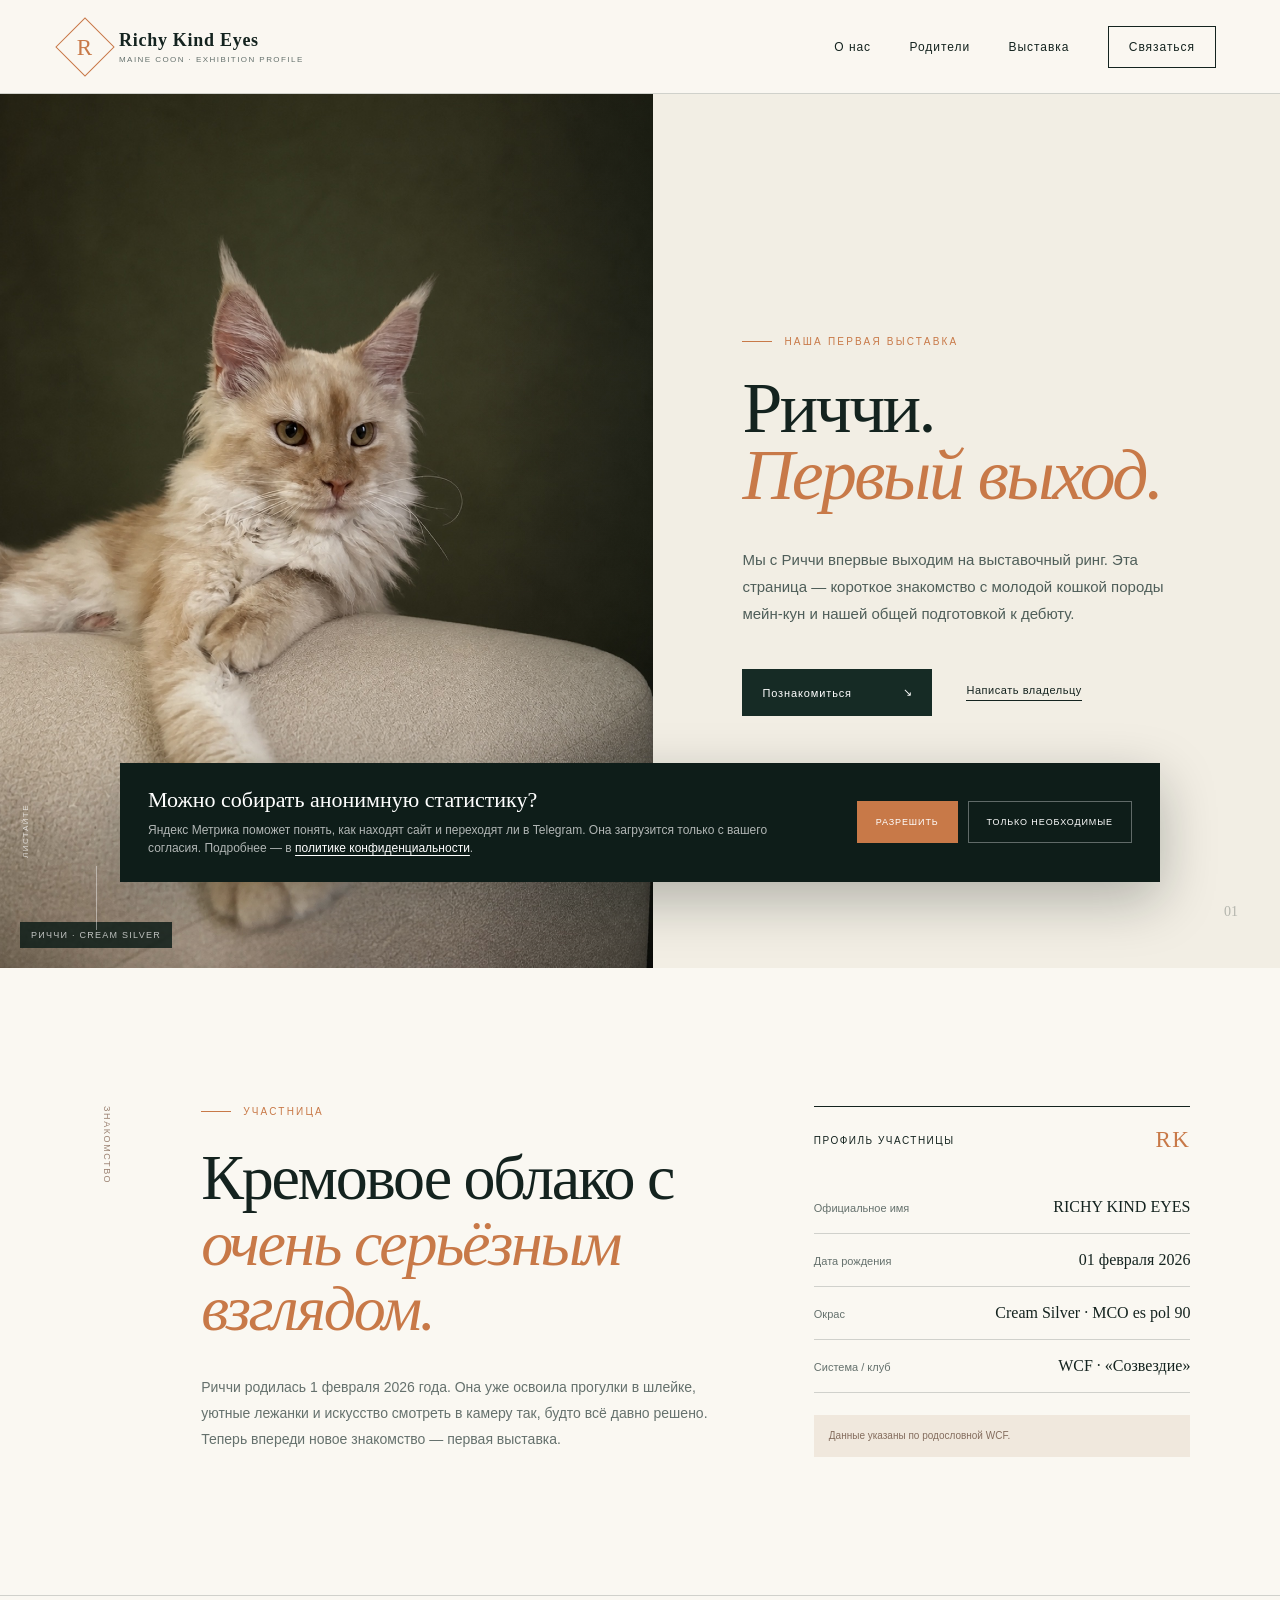
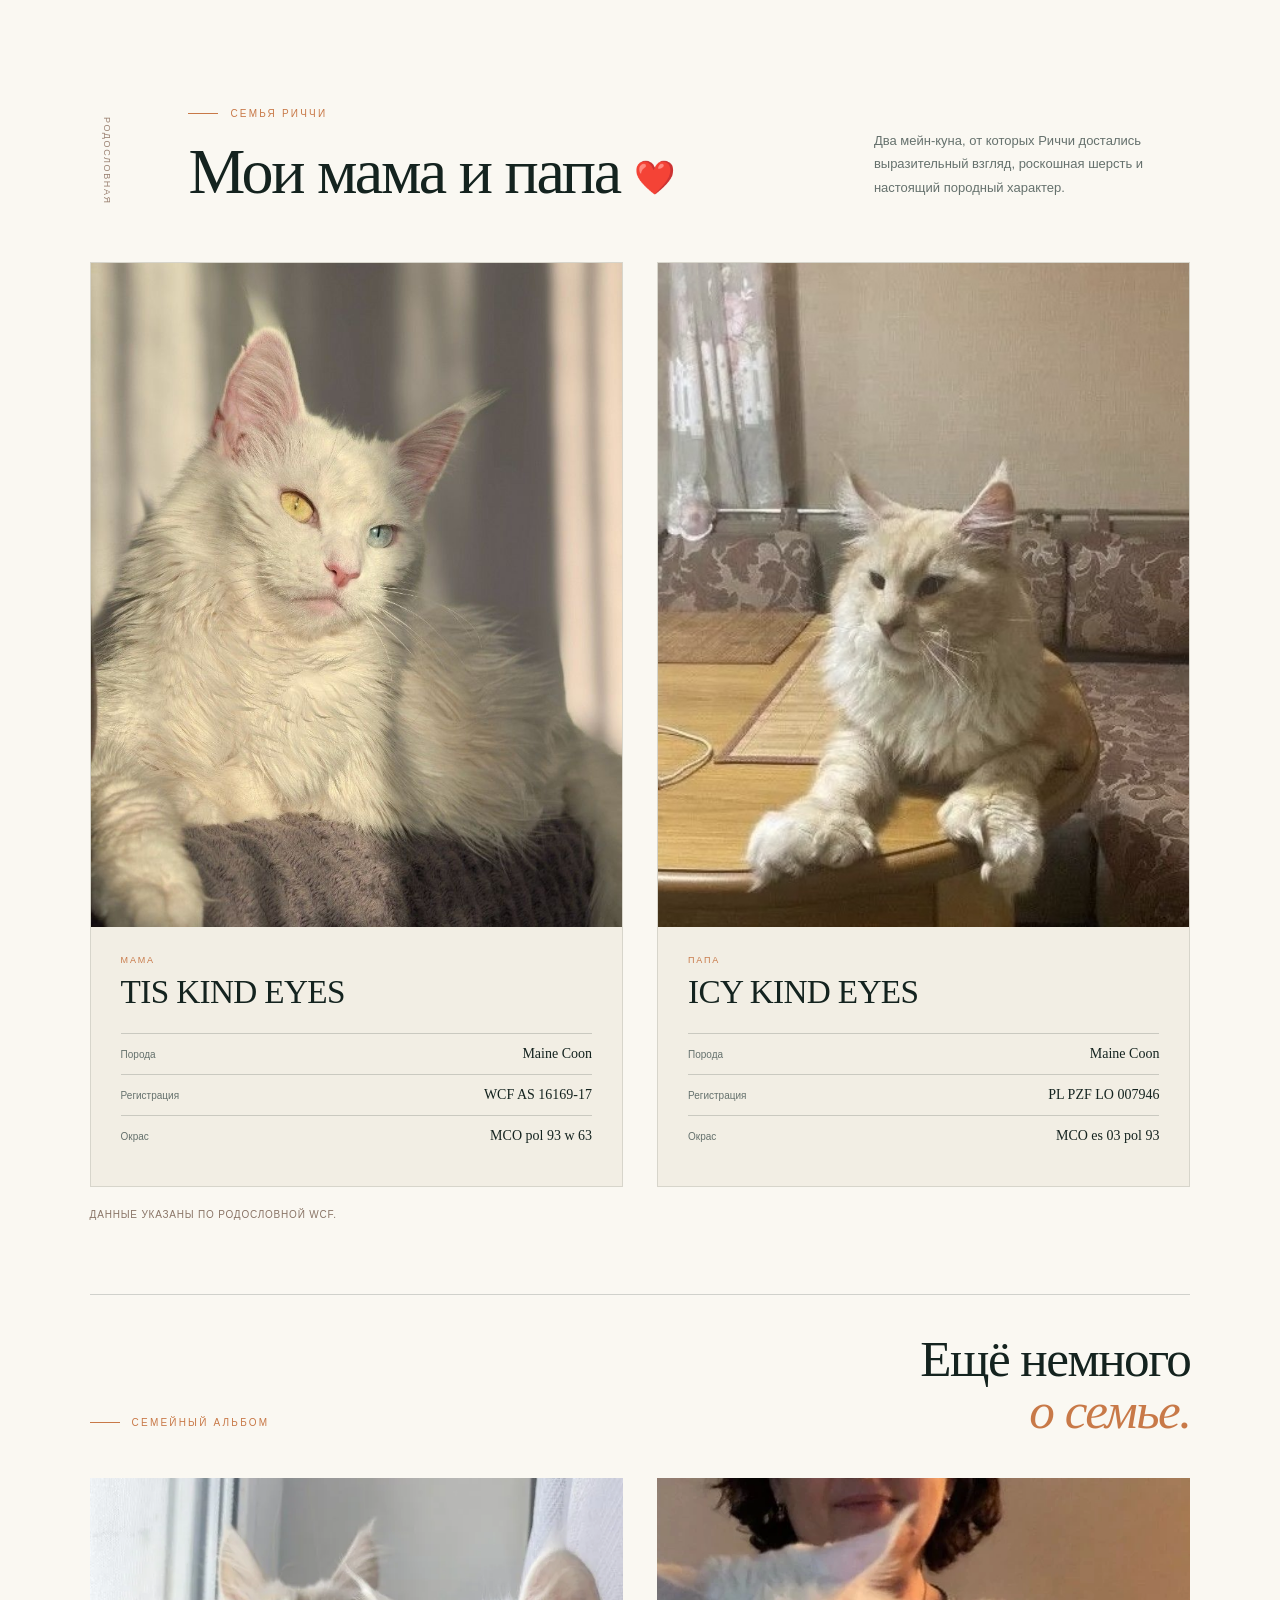
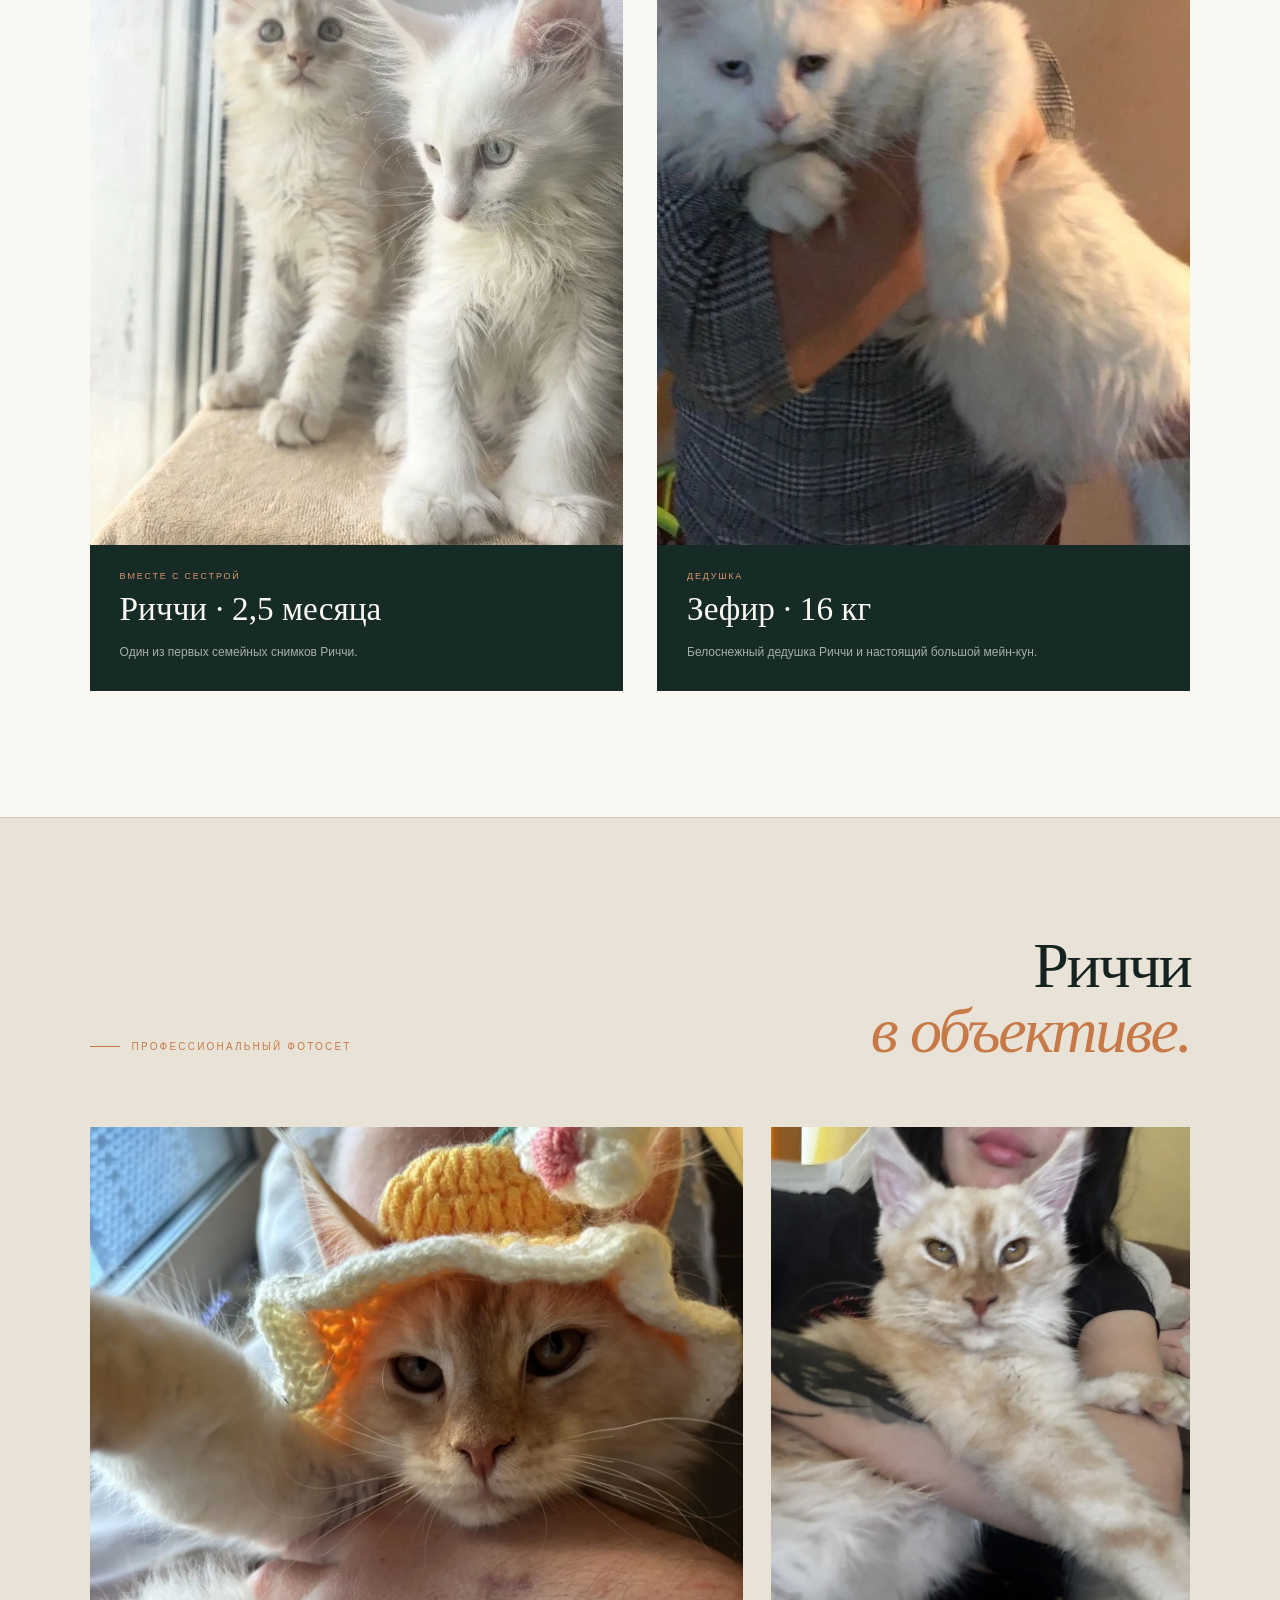
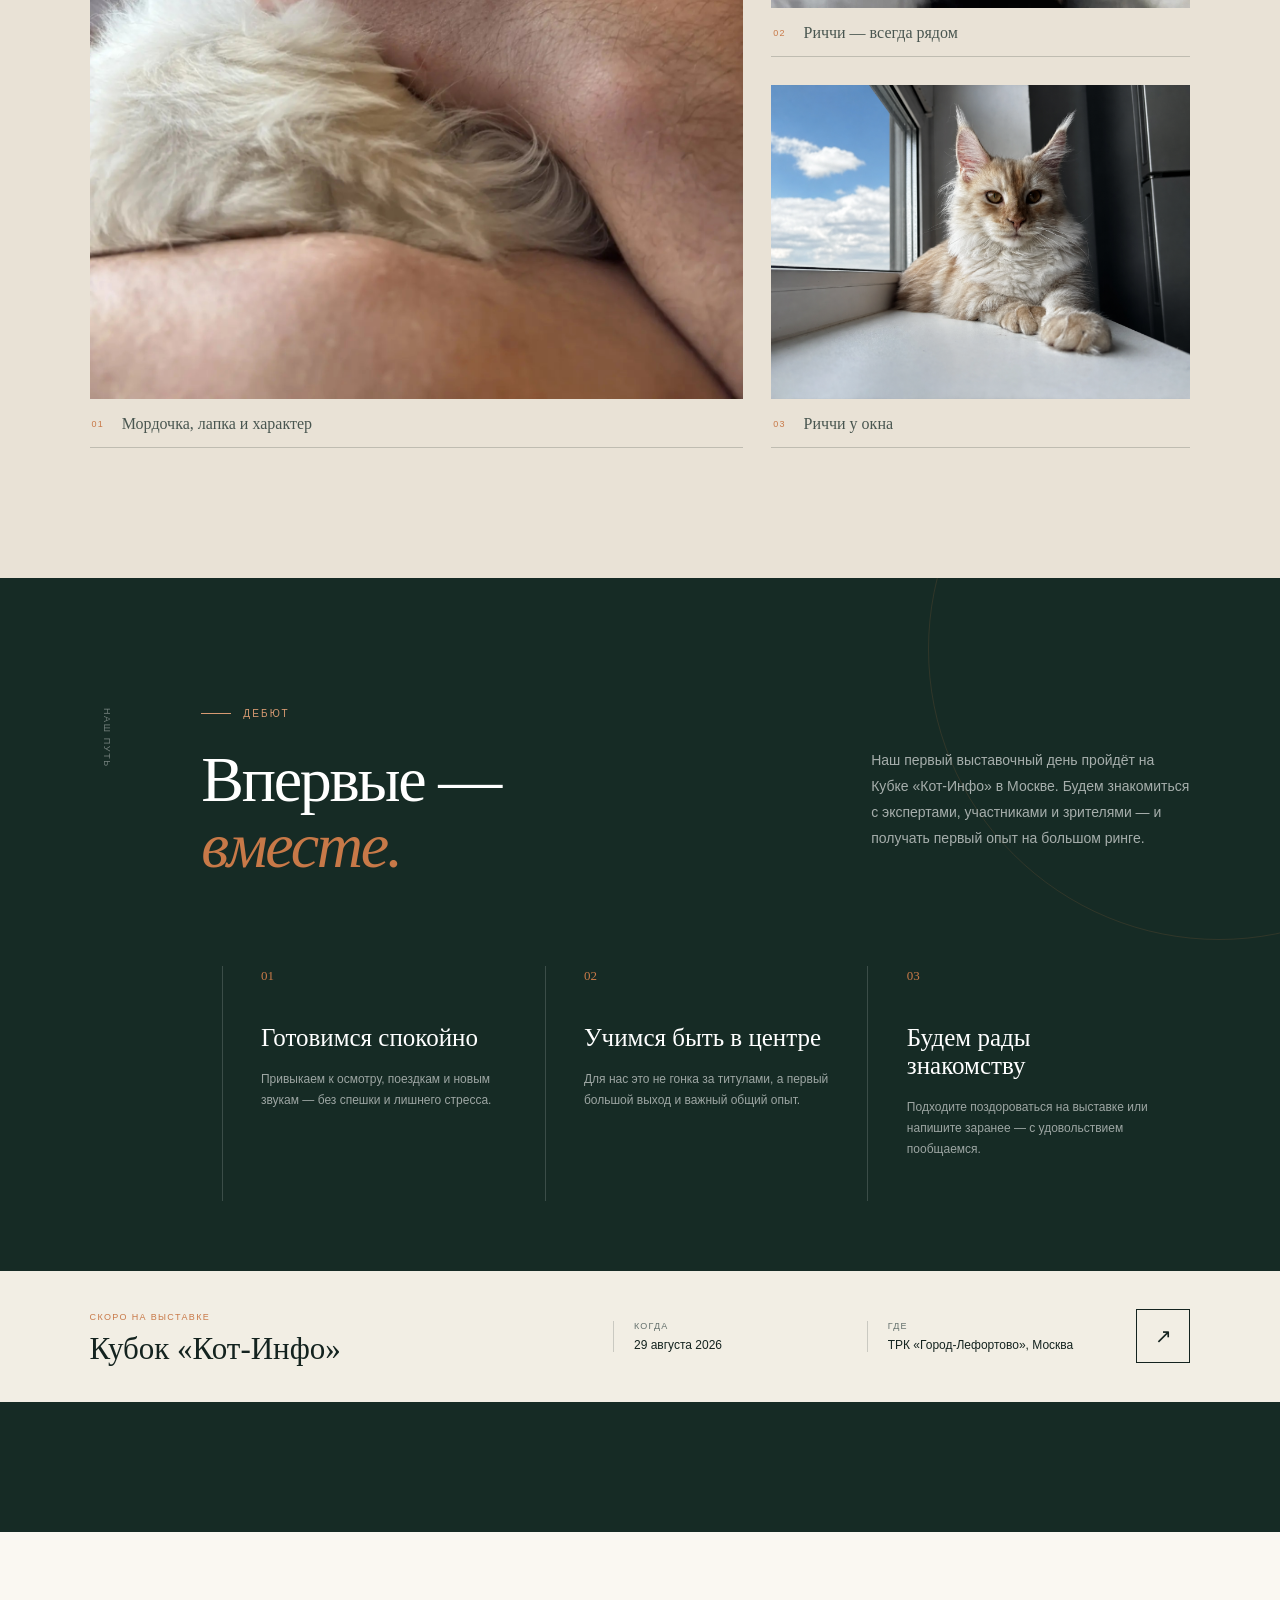
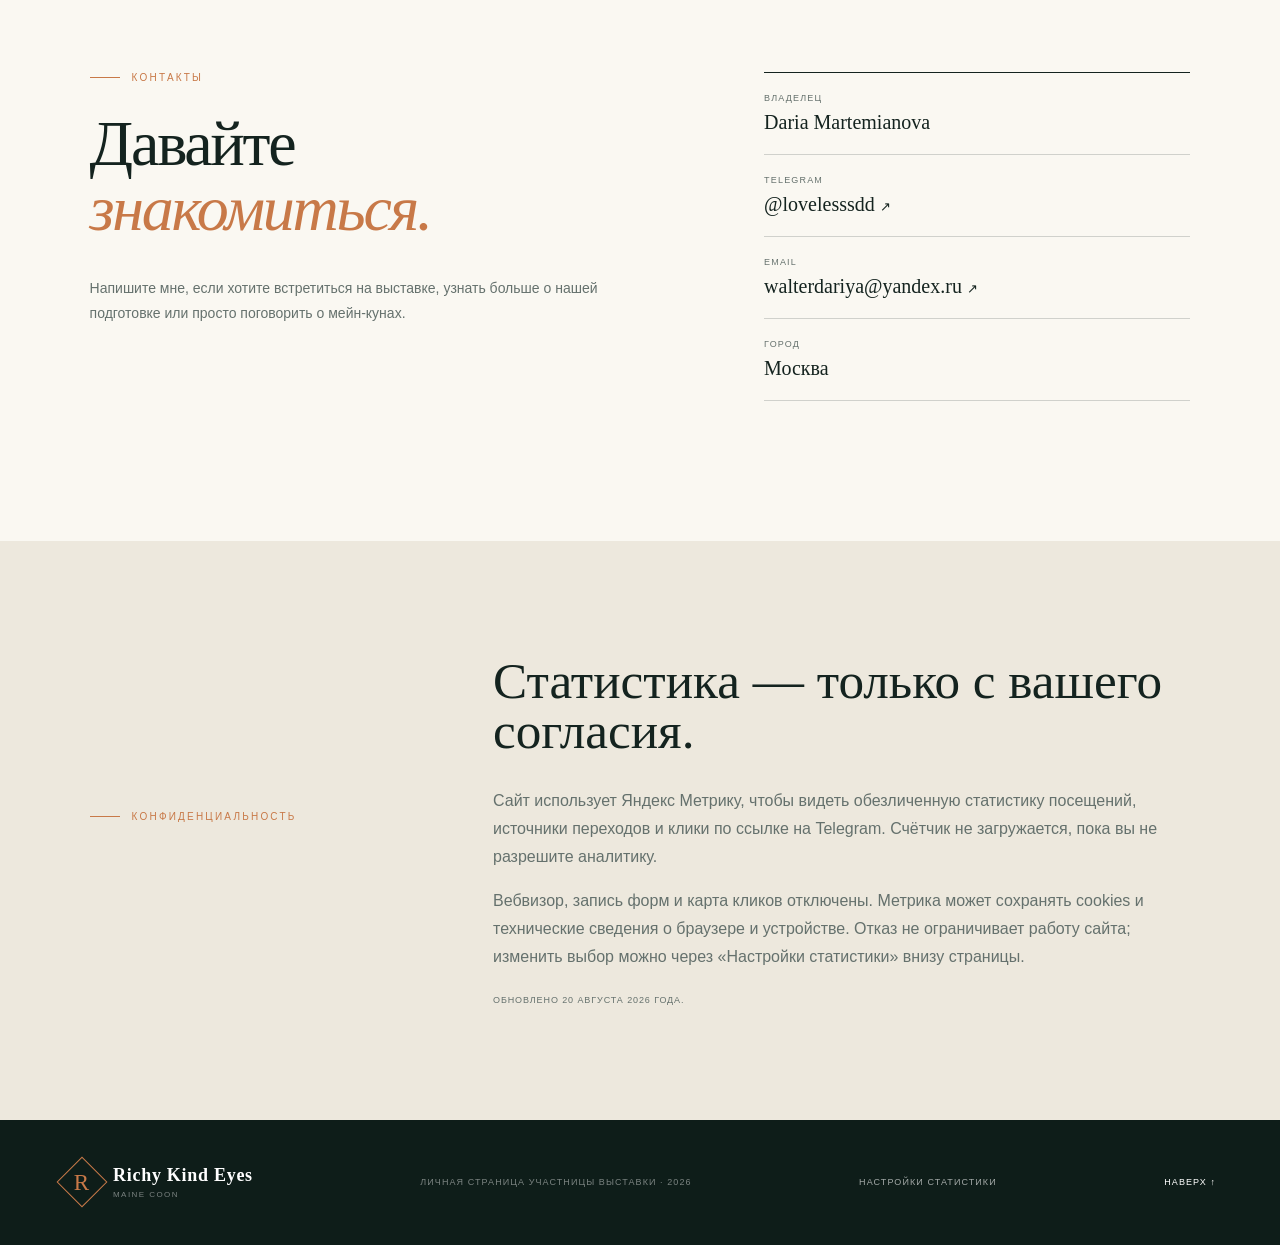
==== commit 8a51fe33: "Remove counter number from privacy copy" ====
--- a/index.html
+++ b/index.html
@@ -324,7 +324,7 @@
         <div>
           <h2 id="privacy-title">Статистика — только с вашего согласия.</h2>
           <p>
-            Сайт использует Яндекс Метрику (счётчик № 111802288), чтобы видеть
+            Сайт использует Яндекс Метрику, чтобы видеть
             обезличенную статистику посещений, источники переходов и клики по
             ссылке на Telegram. Счётчик не загружается, пока вы не разрешите
             аналитику.
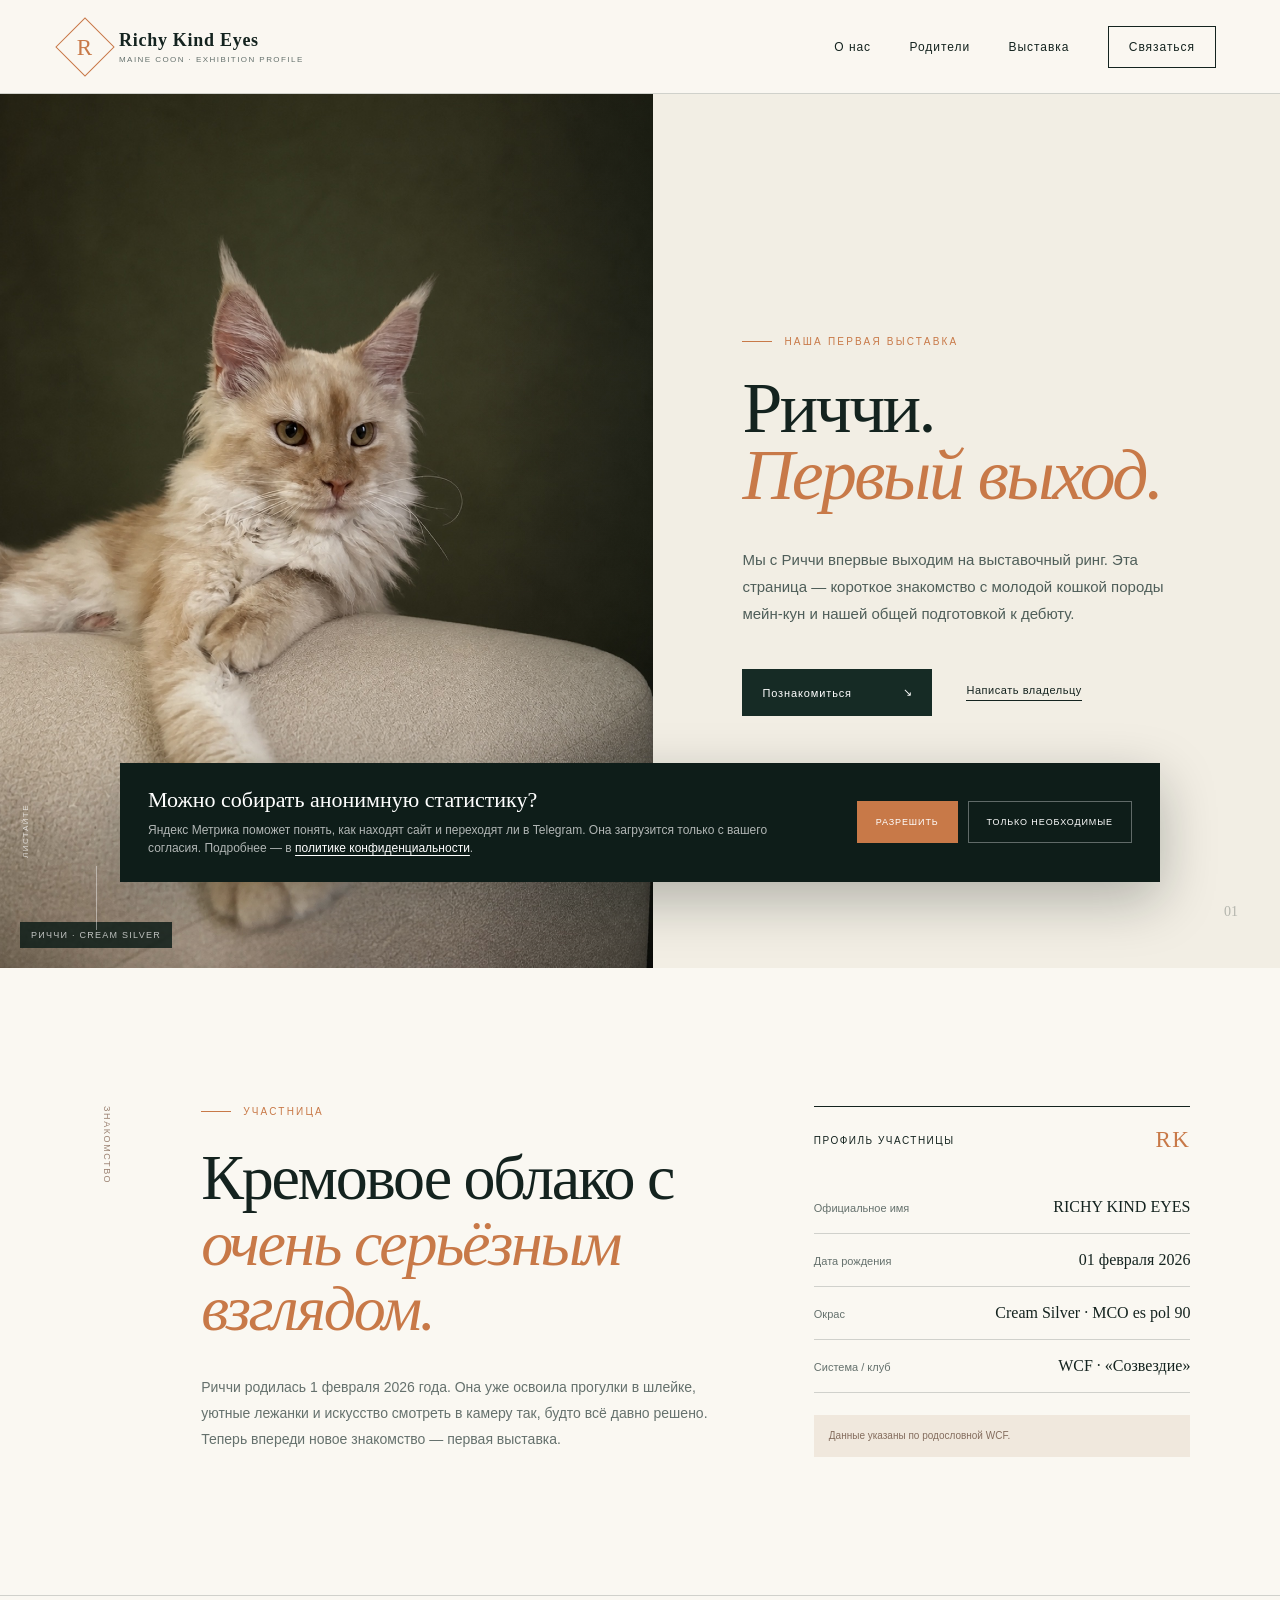
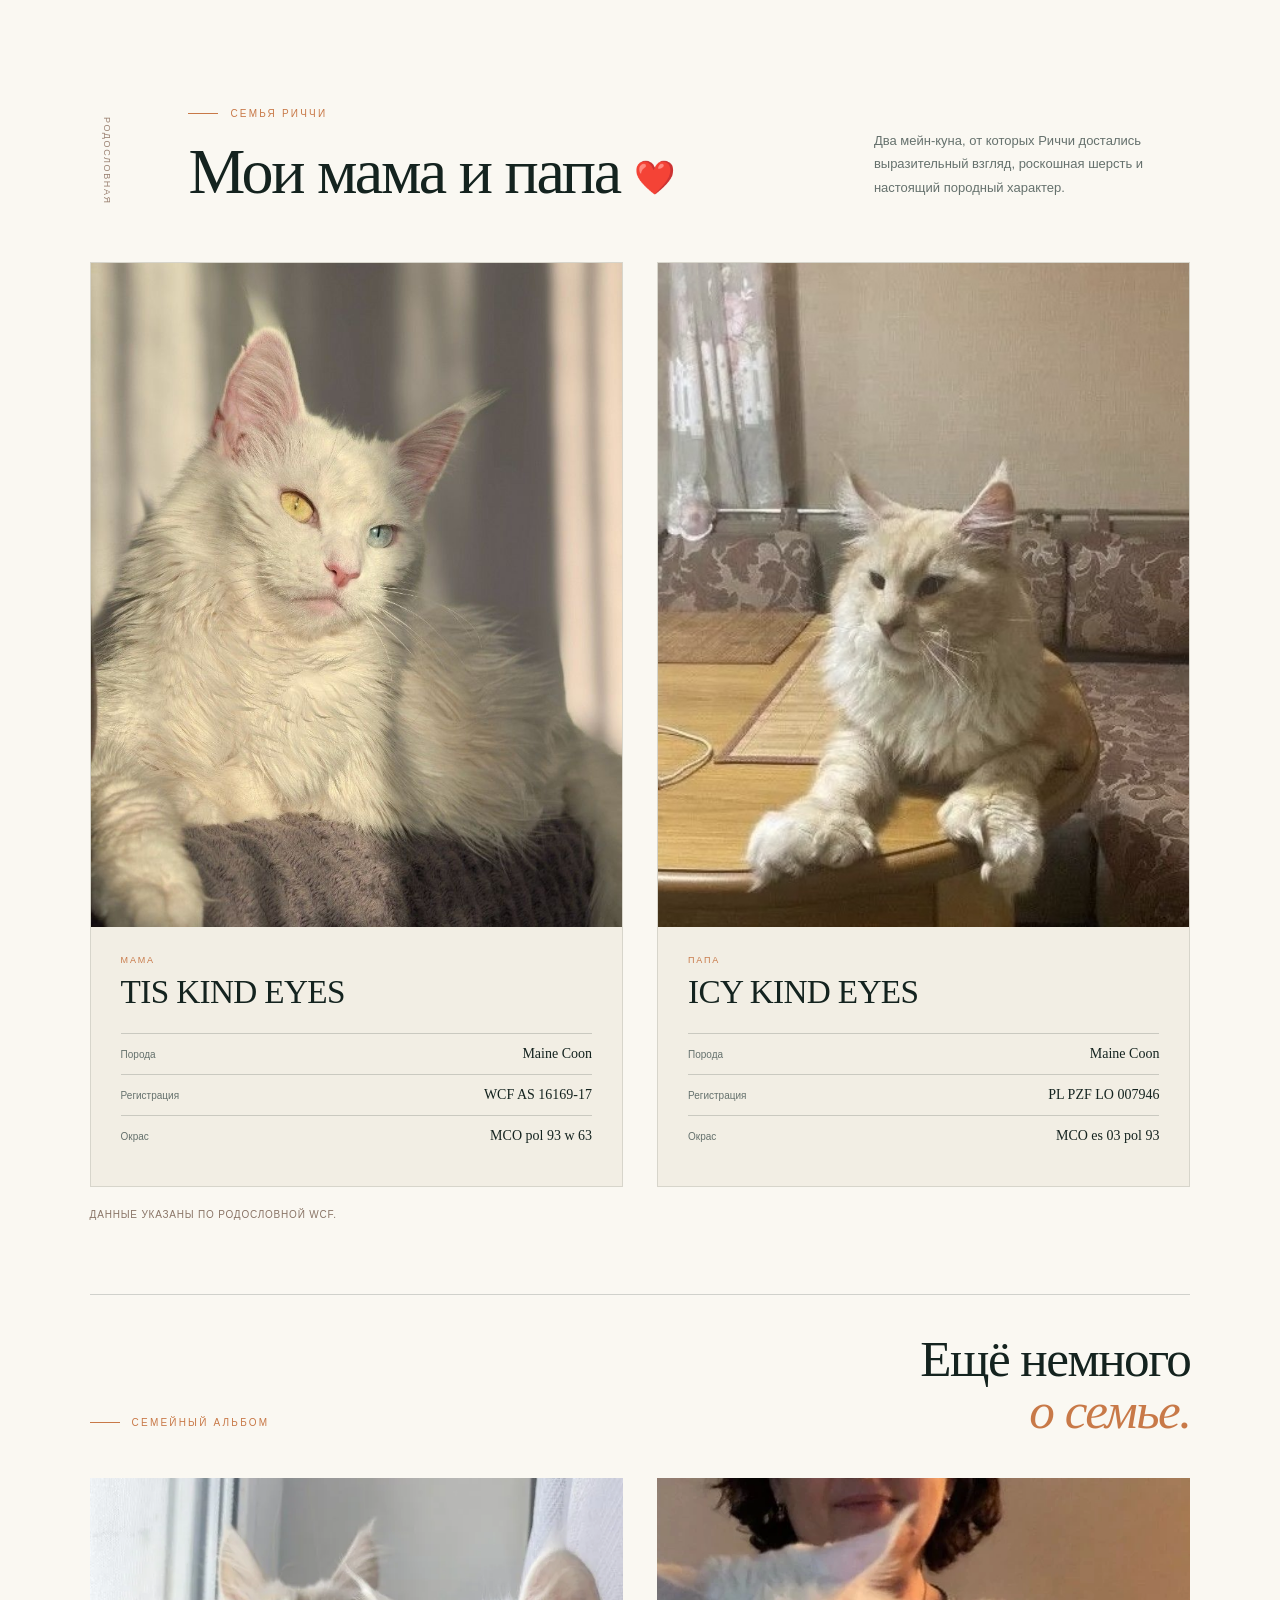
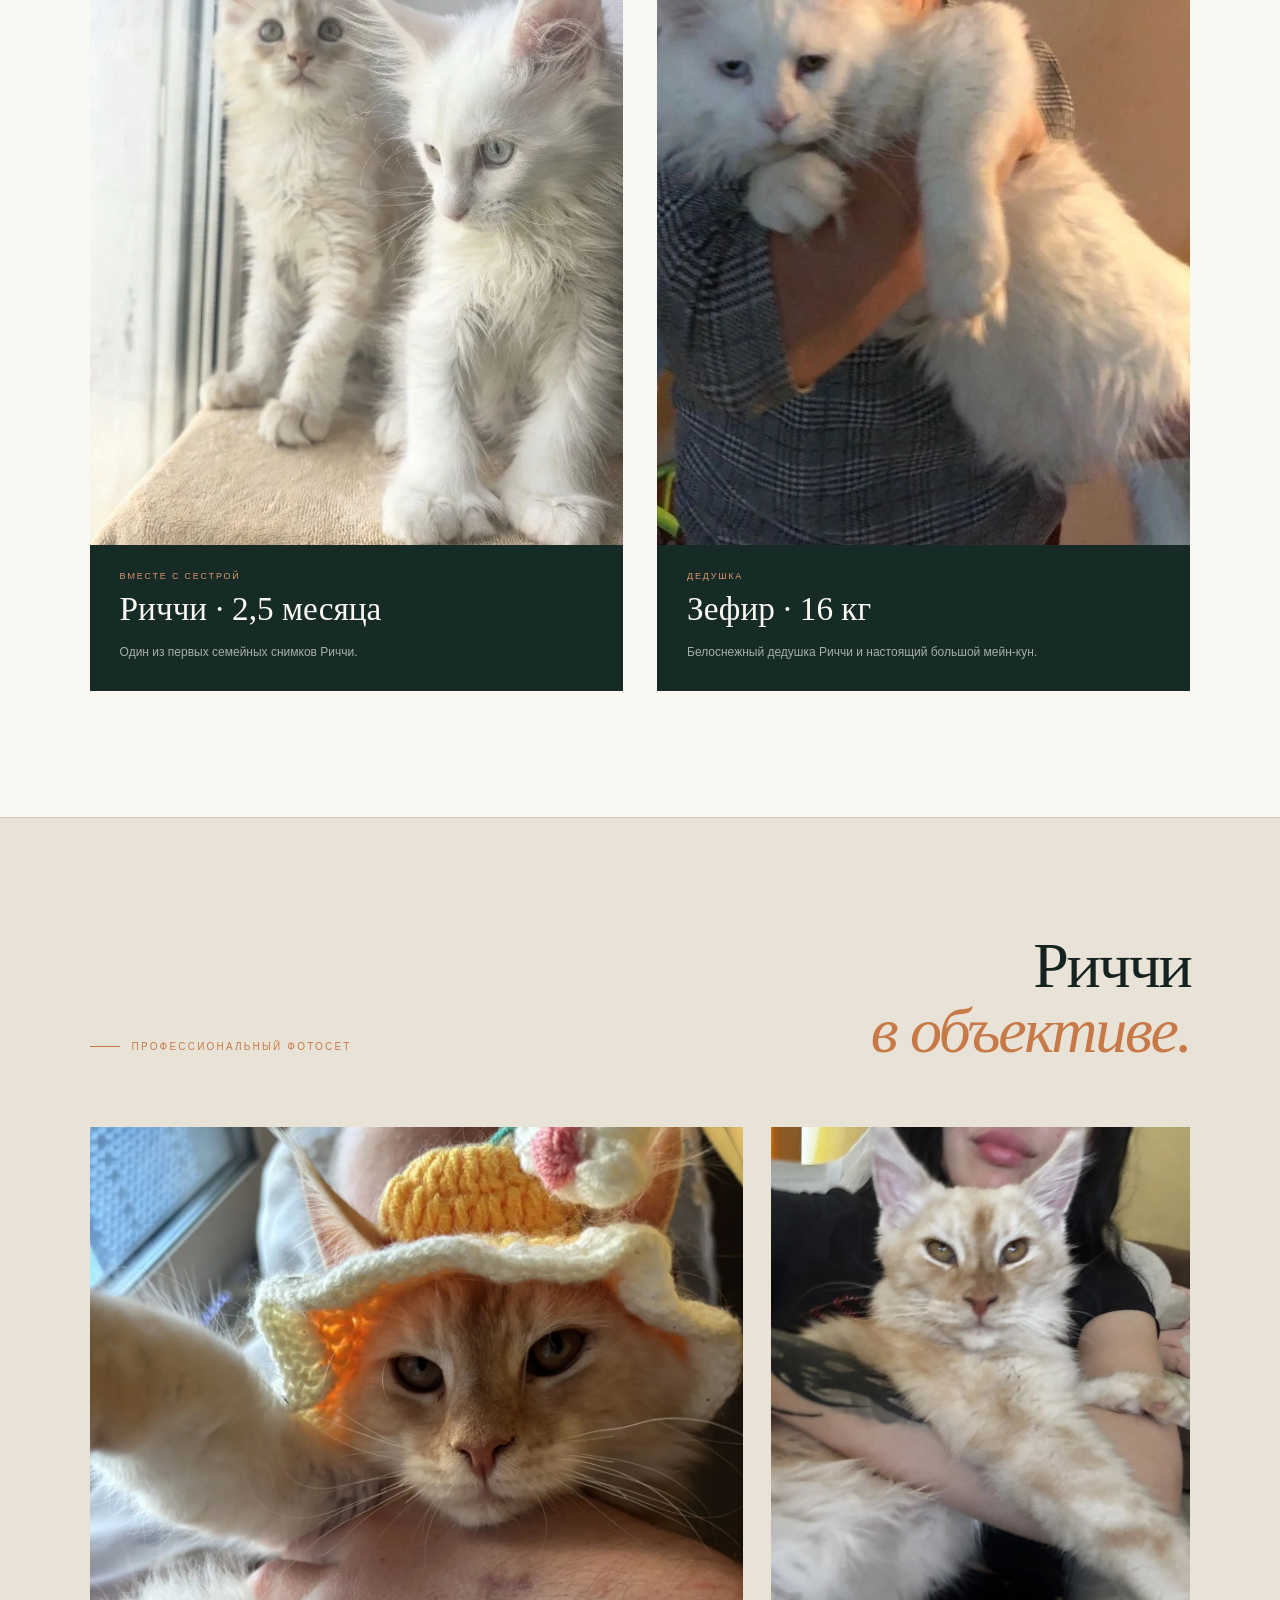
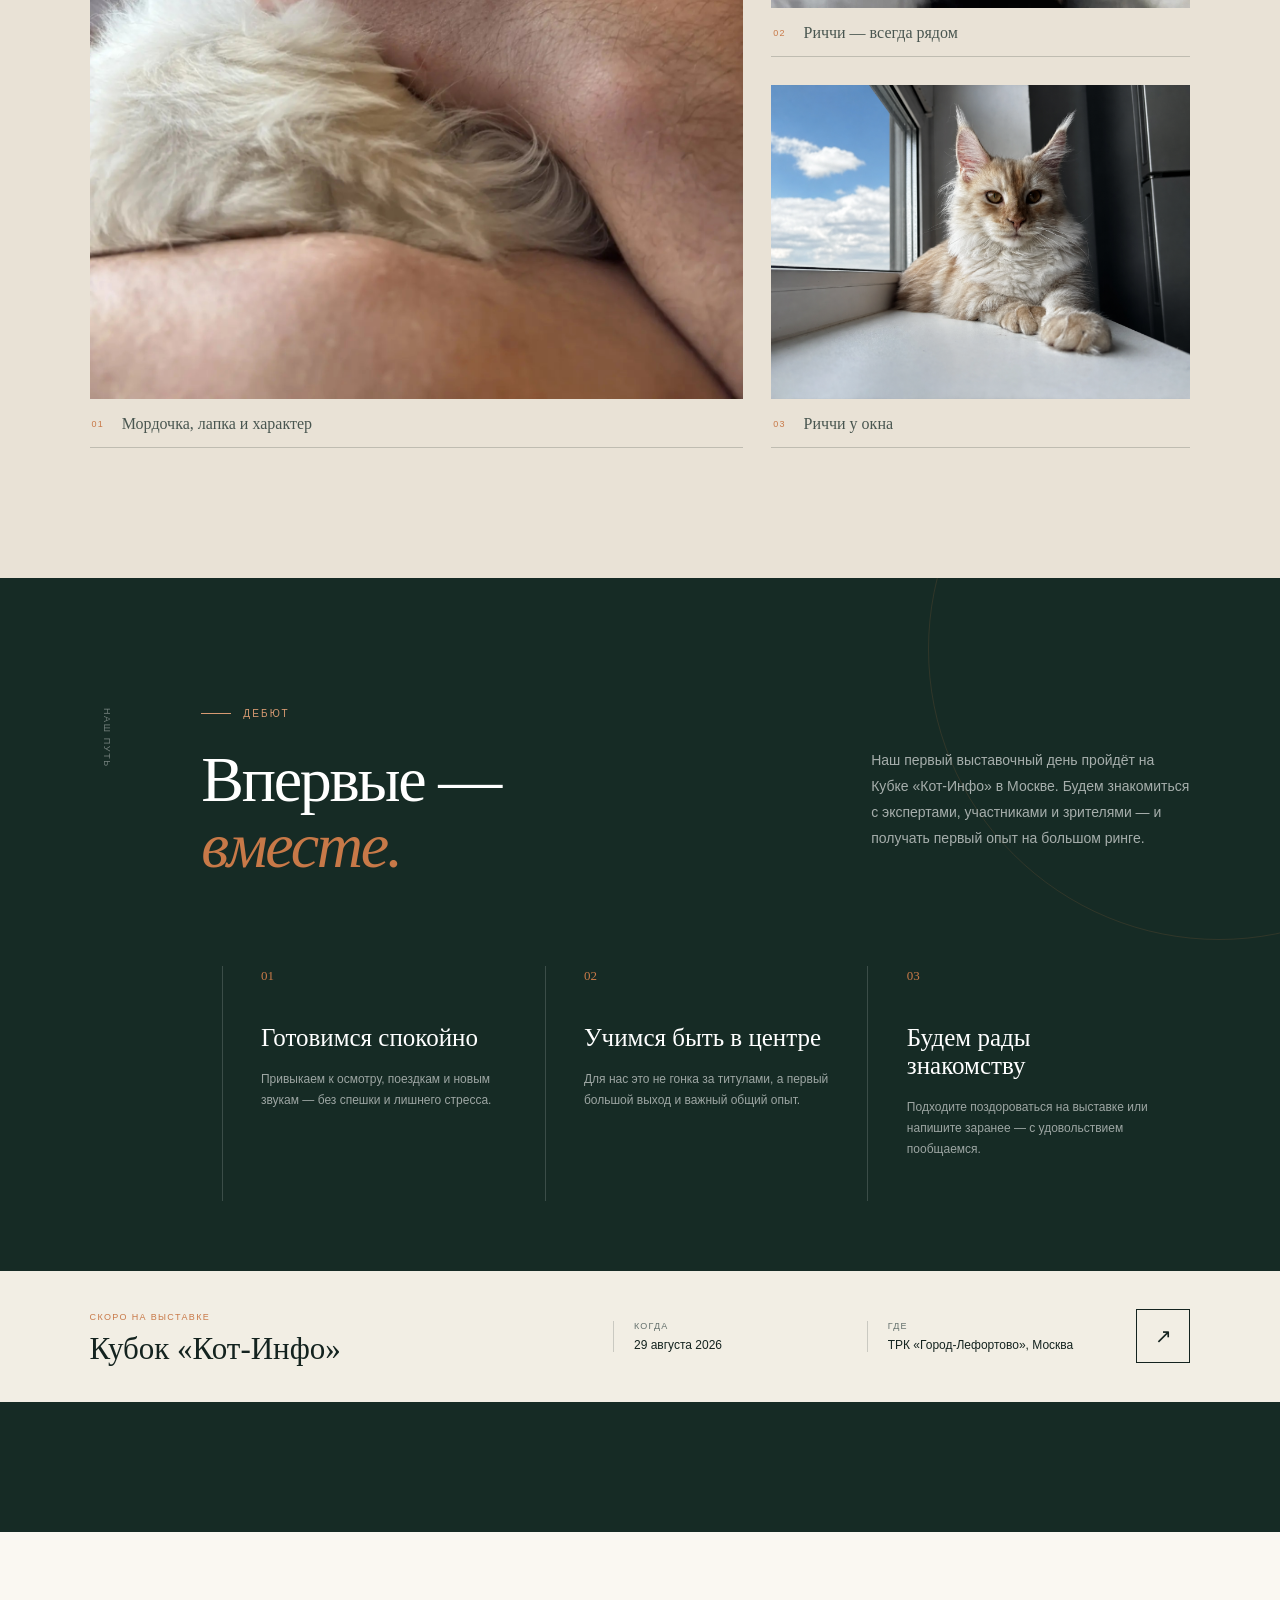
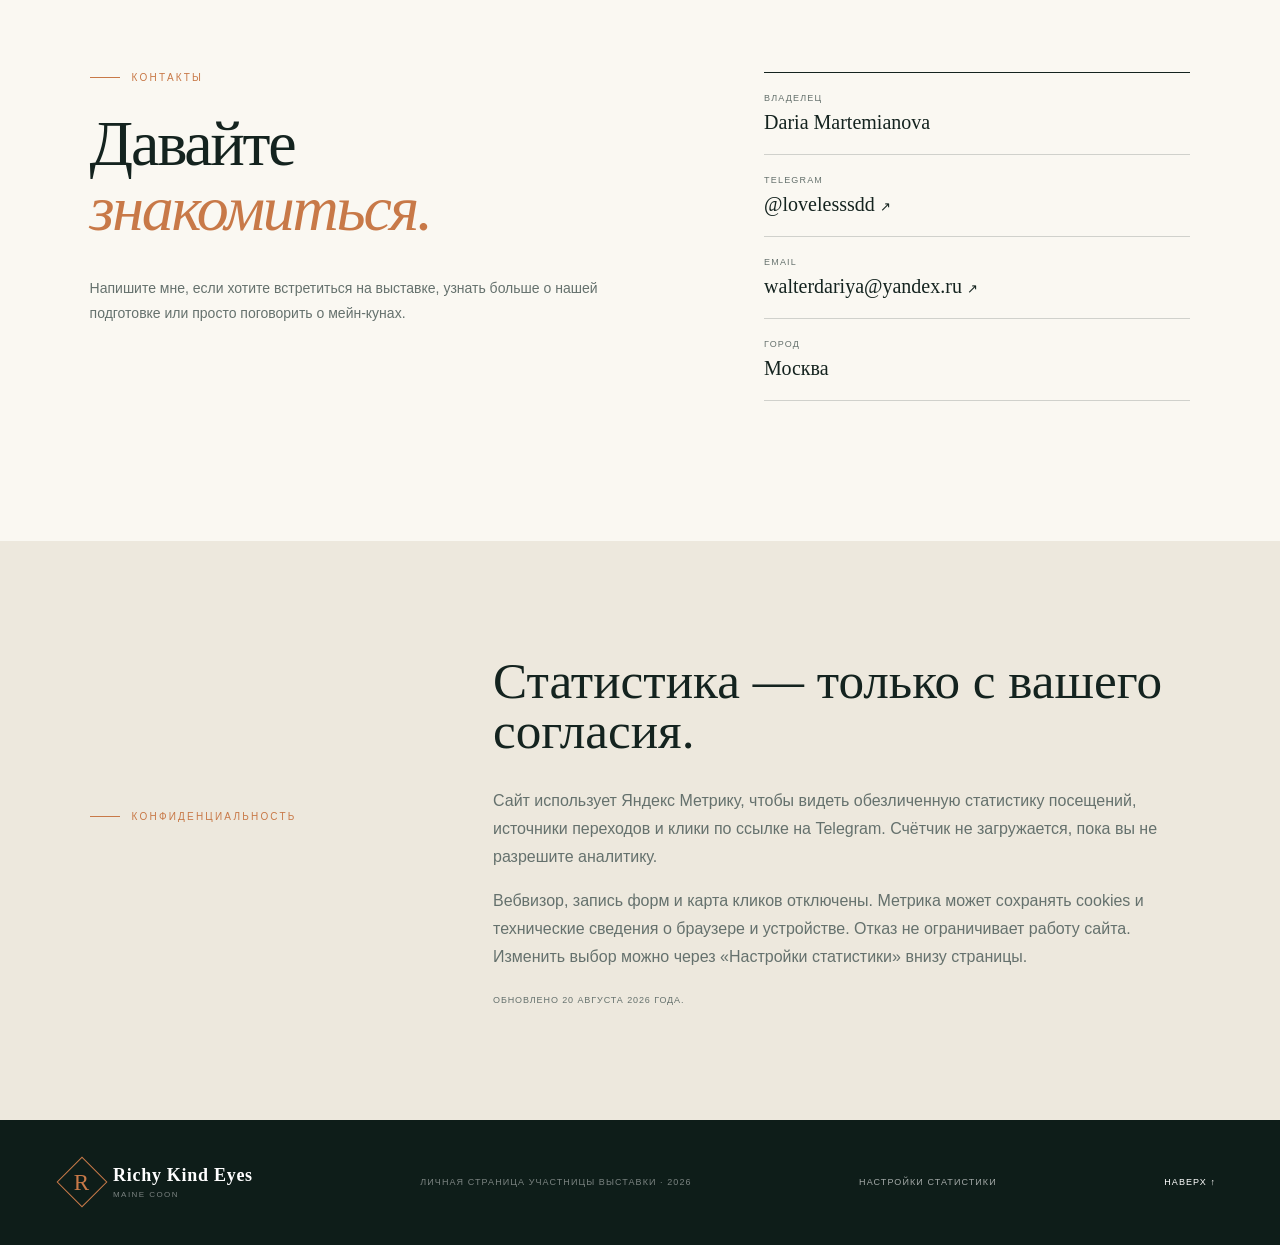
==== commit a6c60571: "Split analytics opt-out copy" ====
--- a/index.html
+++ b/index.html
@@ -332,7 +332,7 @@
           <p>
             Вебвизор, запись форм и карта кликов отключены. Метрика может
             сохранять cookies и технические сведения о браузере и устройстве.
-            Отказ не ограничивает работу сайта; изменить выбор можно через
+            Отказ не ограничивает работу сайта. Изменить выбор можно через
             «Настройки статистики» внизу страницы.
           </p>
           <small>Обновлено 20 августа 2026 года.</small>
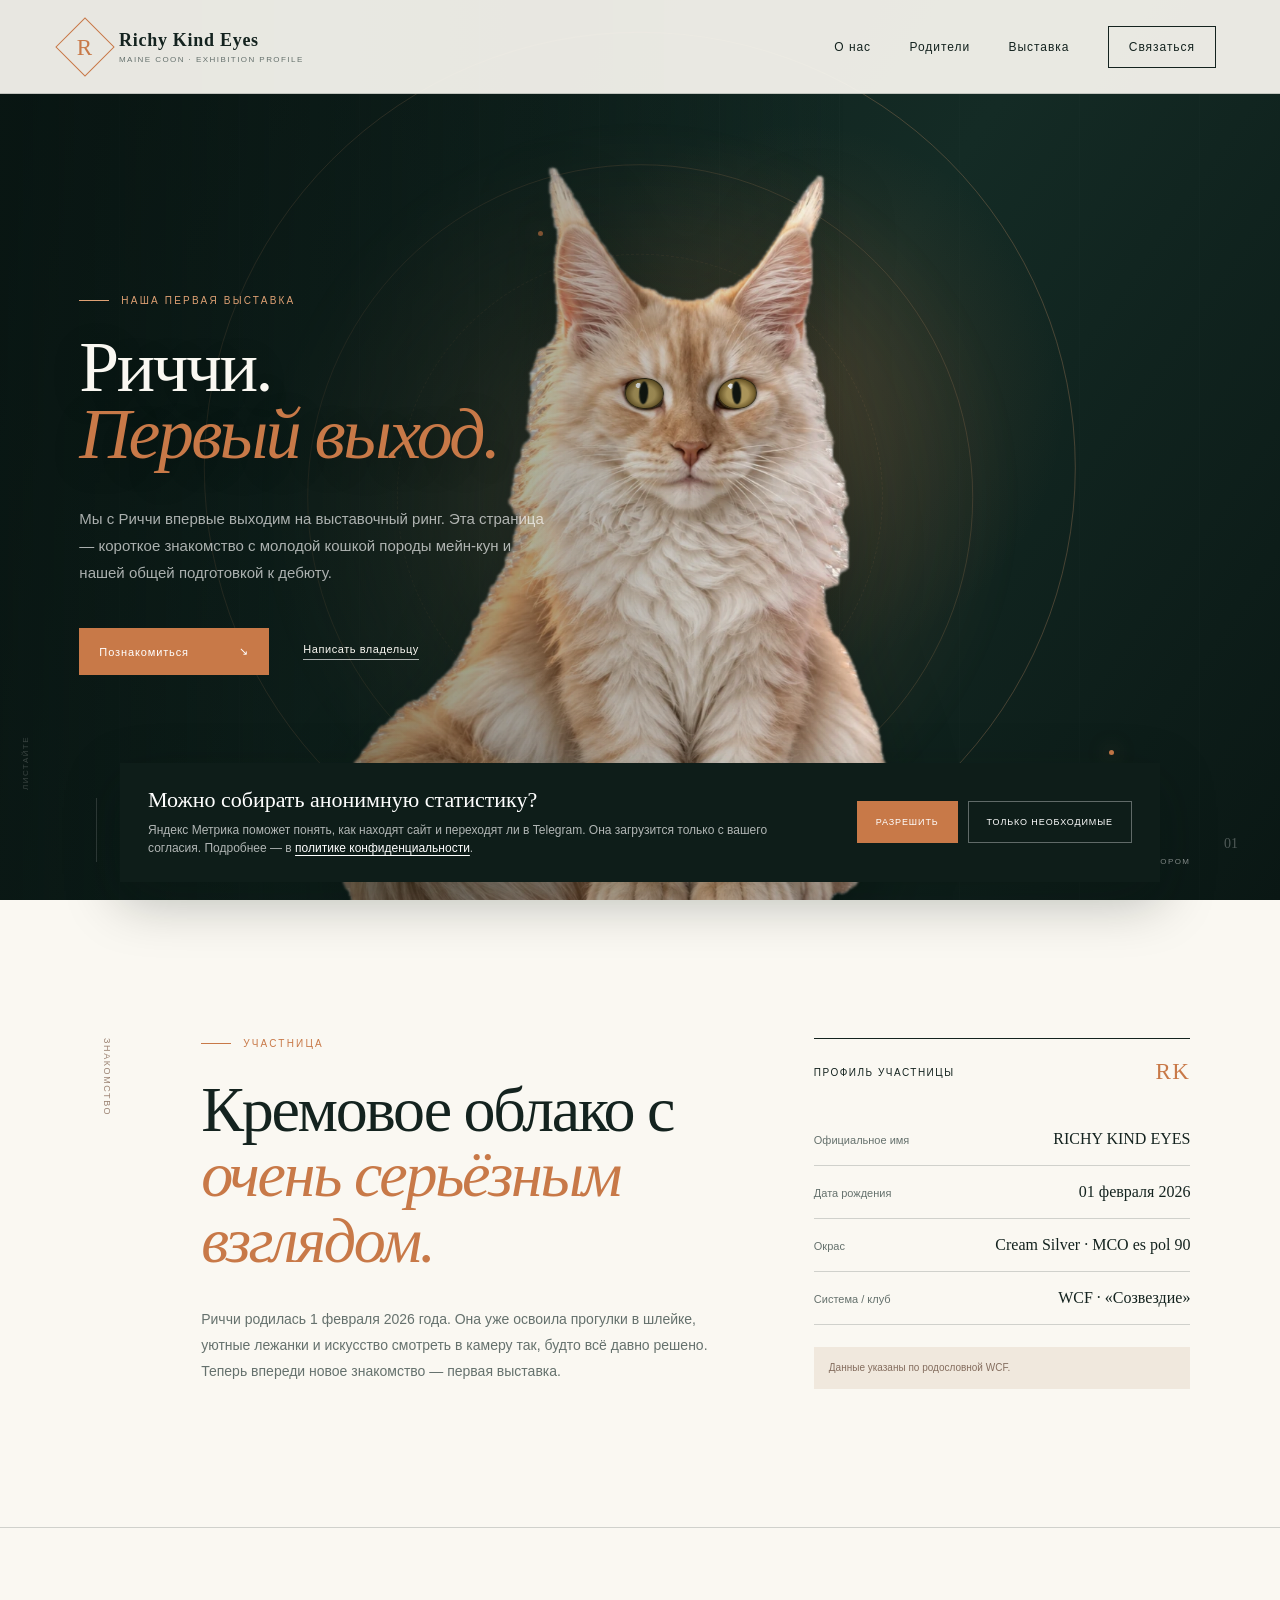
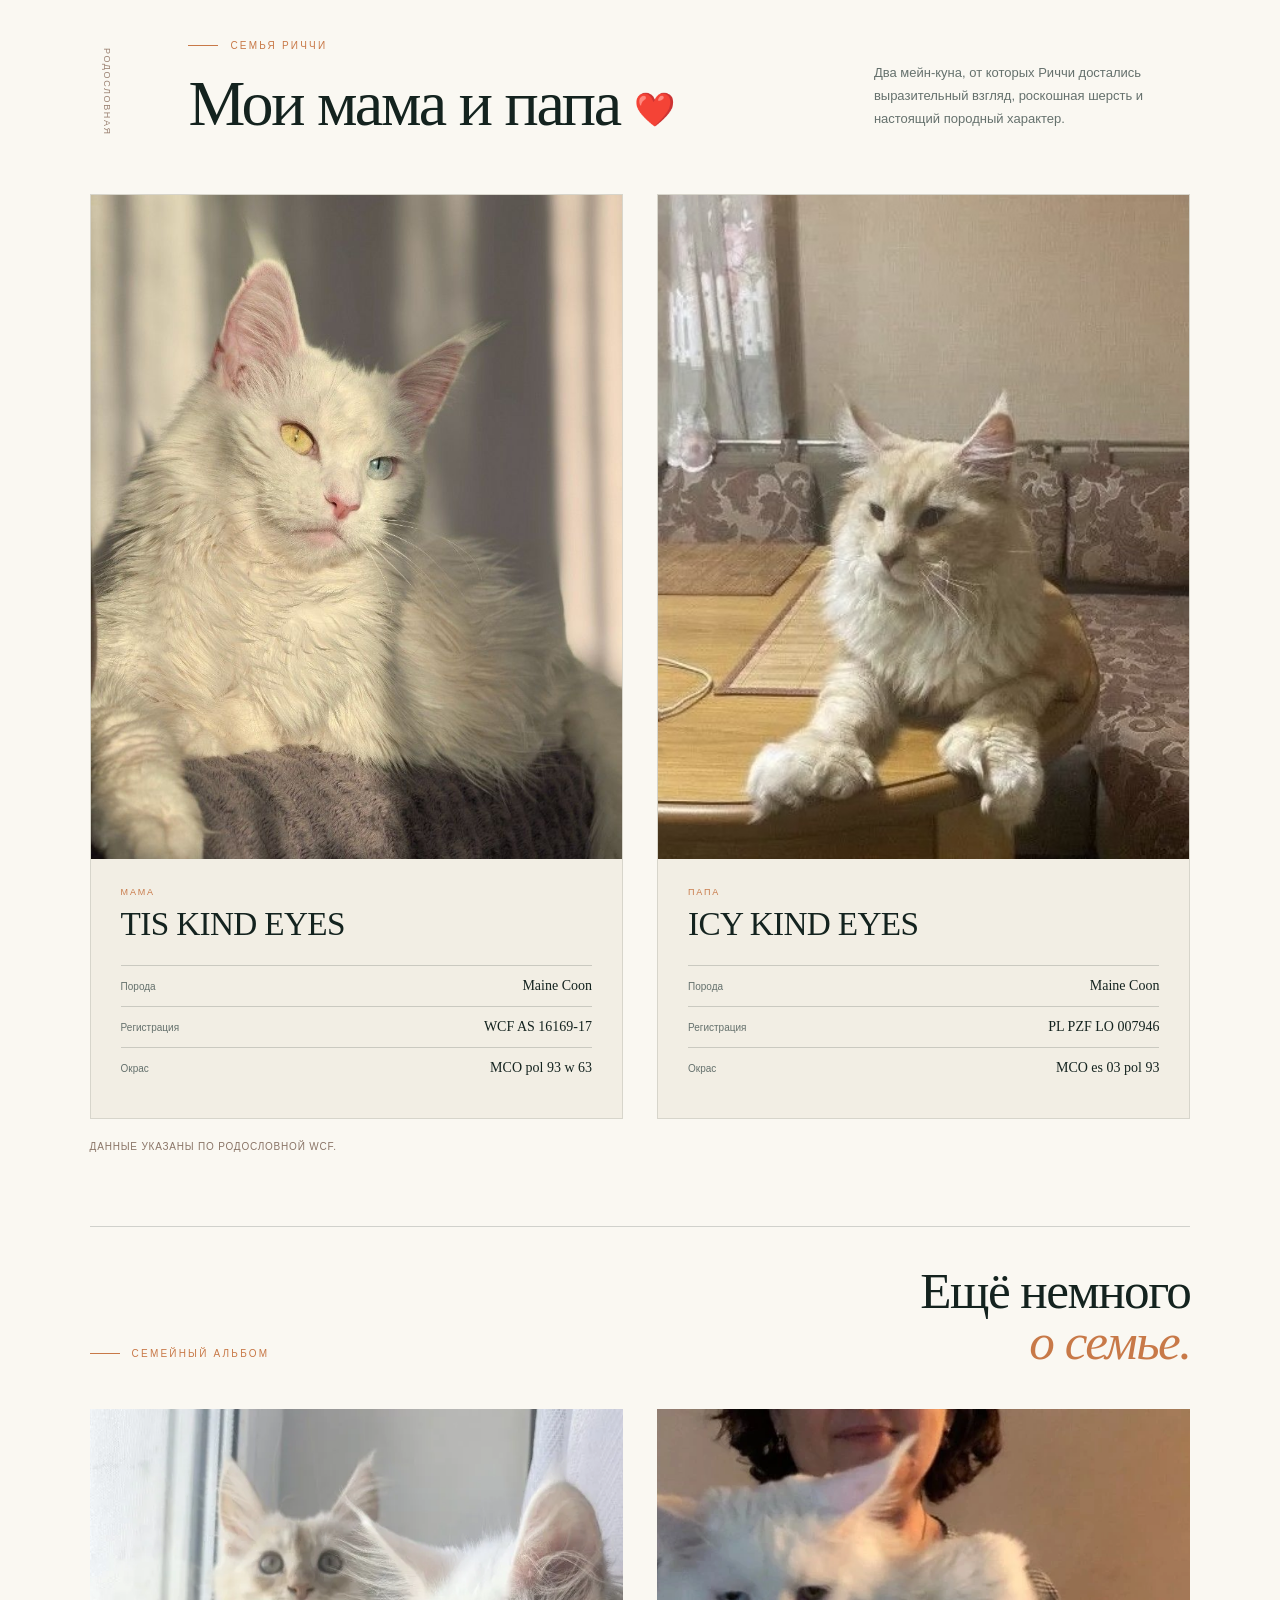
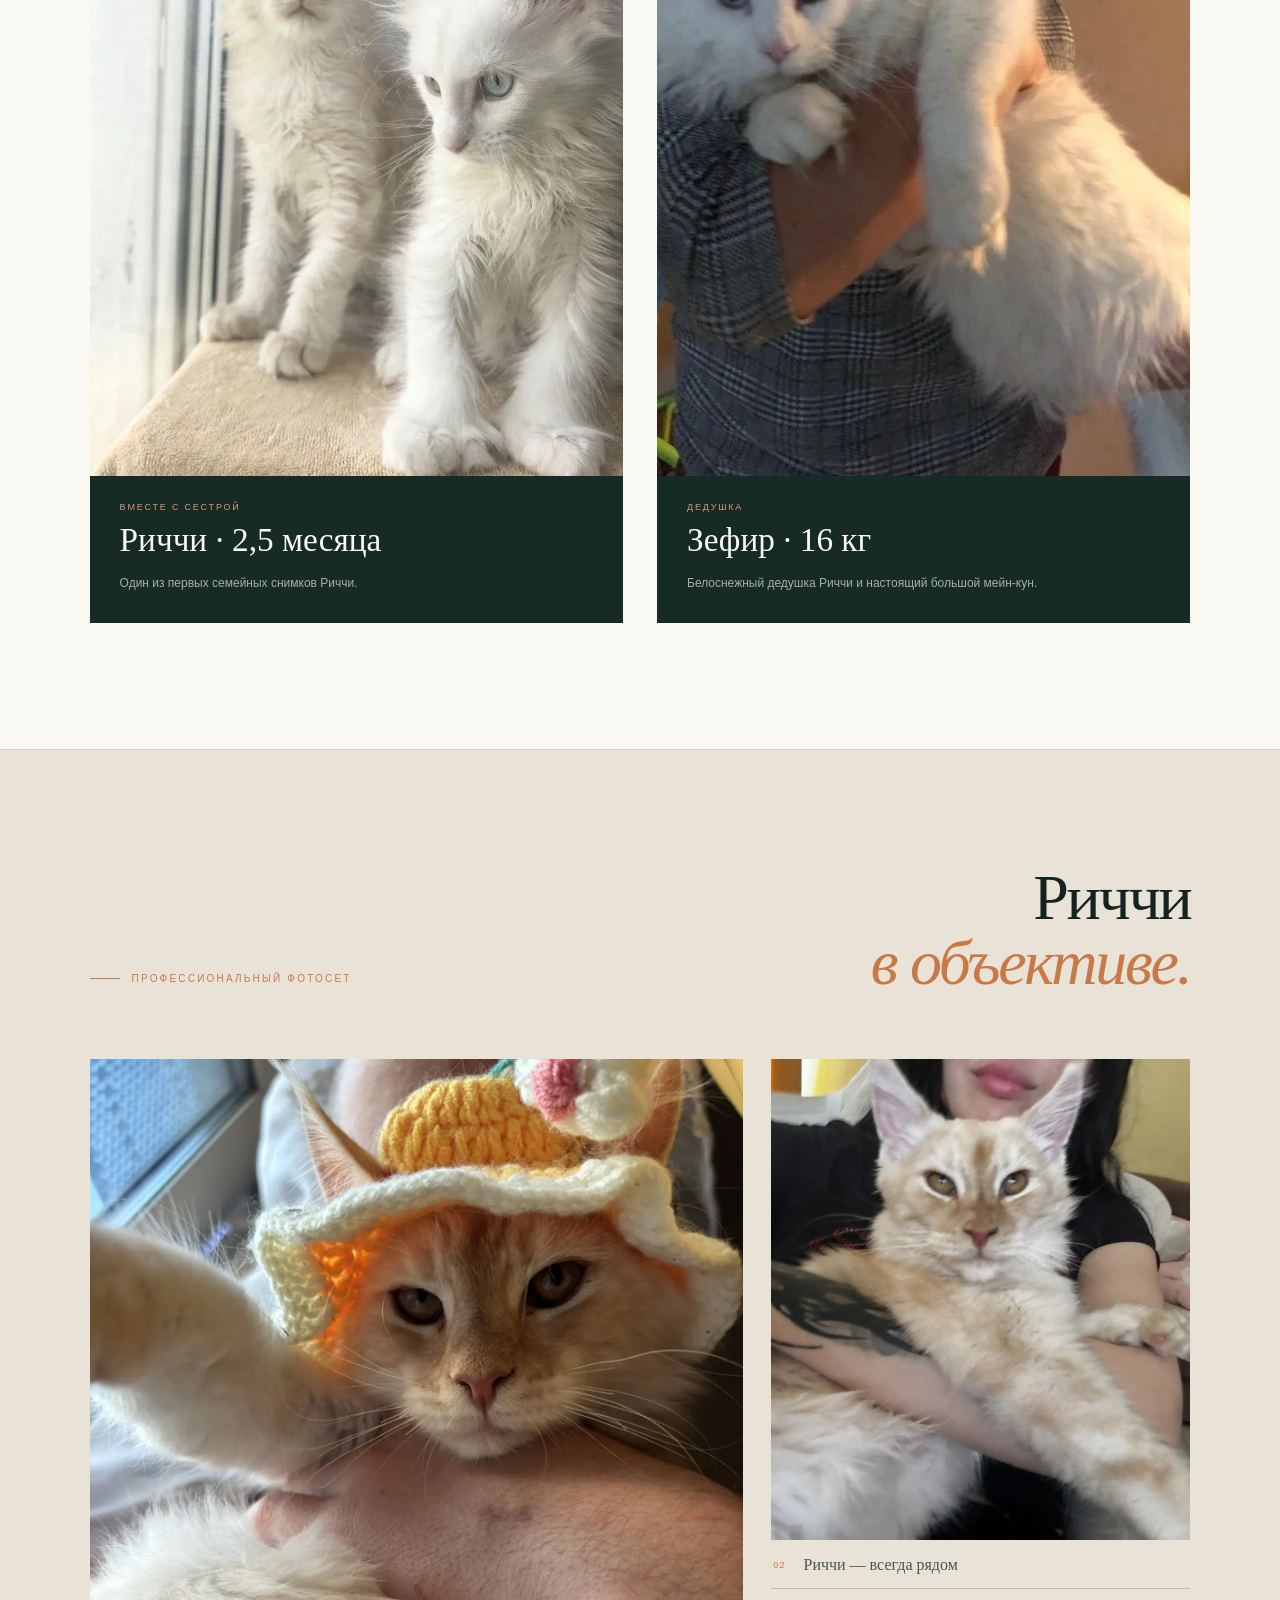
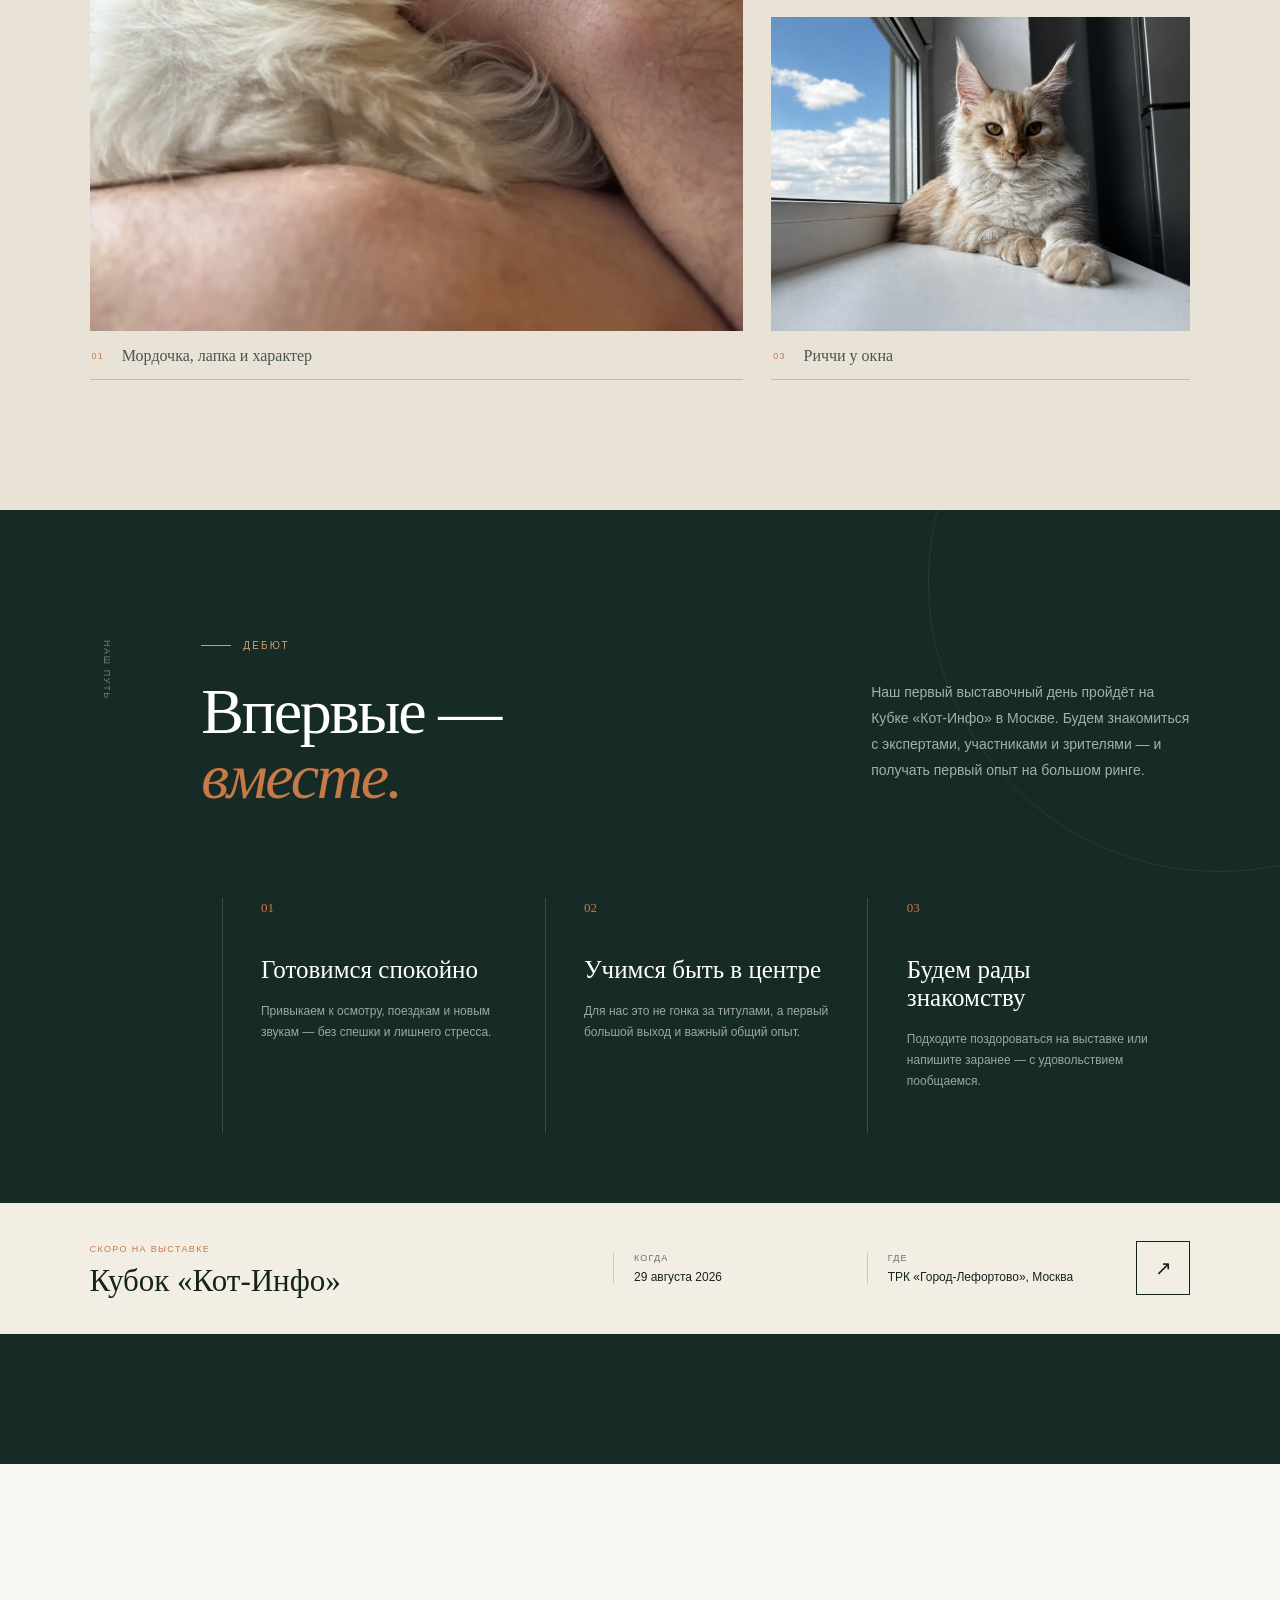
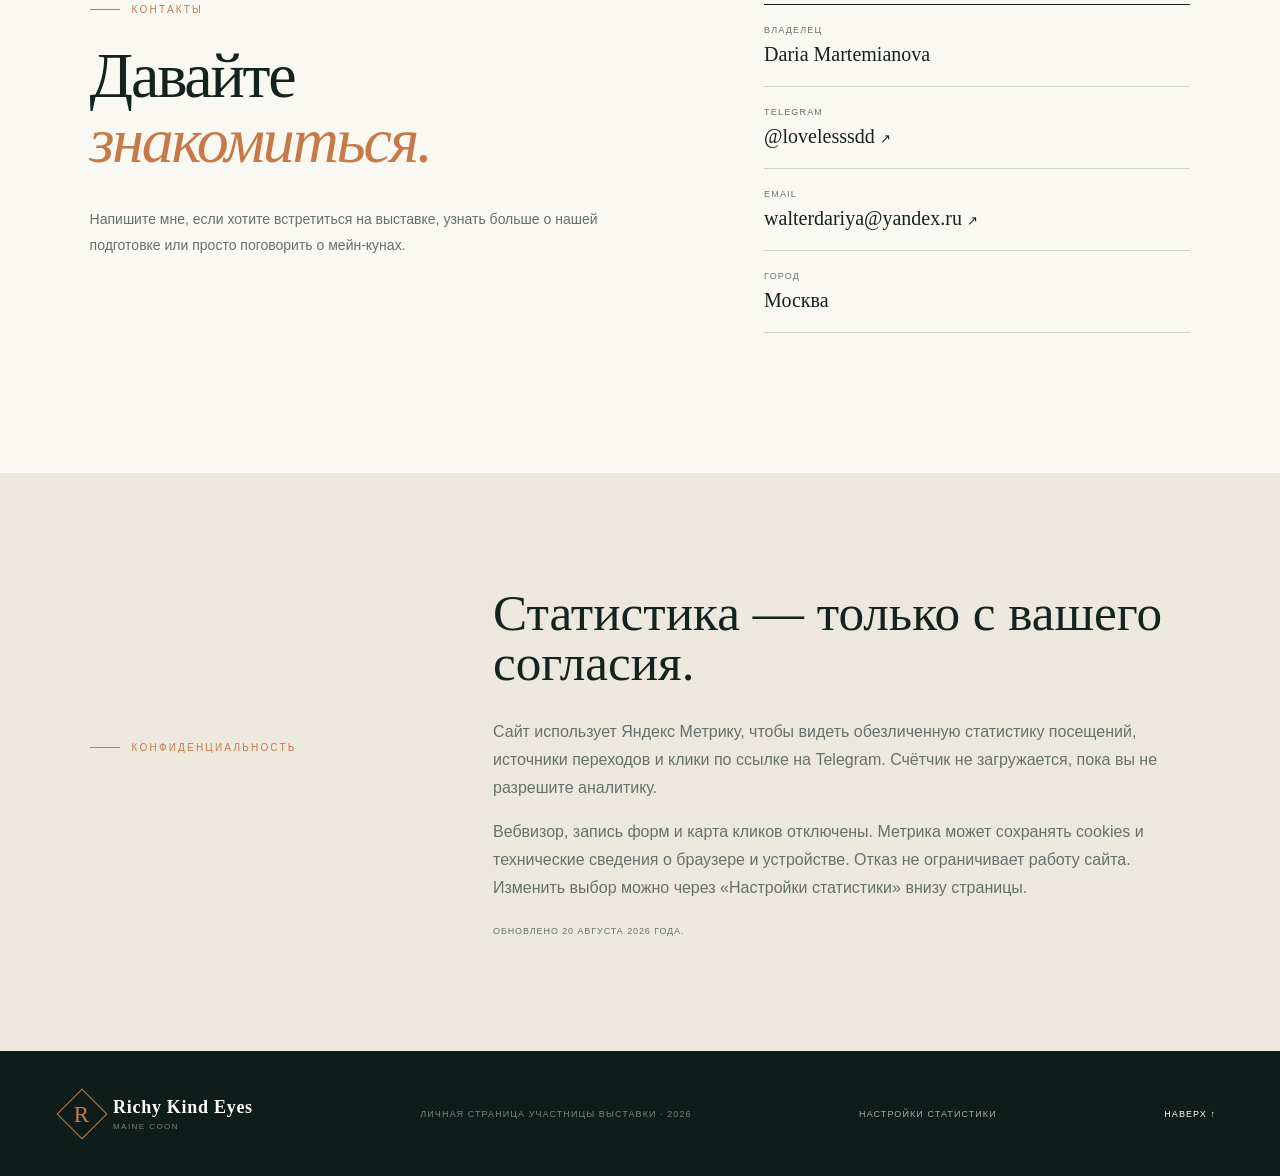
==== commit d2f2897a: "Add interactive Richy hero" ====
--- a/index.html
+++ b/index.html
@@ -11,7 +11,7 @@
     />
     <link rel="canonical" href="https://richykindeyespussycat.ru/" />
     <link rel="icon" href="./favicon.svg?v=rk-20260820" type="image/svg+xml" />
-    <link rel="stylesheet" href="./styles.css?v=metrika-20260820" />
+    <link rel="stylesheet" href="./styles.css?v=richy-interactive-20260908" />
 
     <meta property="og:type" content="website" />
     <meta property="og:locale" content="ru_RU" />
@@ -46,16 +46,12 @@
         </nav>
       </header>
 
-      <section class="hero" id="top">
-        <div class="hero-photo">
-          <img
-            src="./richy-hero.jpg"
-            alt="Профессиональный портрет мейн-куна Риччи"
-            width="1200"
-            height="1600"
-            fetchpriority="high"
-          />
-          <div class="photo-note">Риччи · cream silver</div>
+      <section class="hero interactive-richy-hero" id="top">
+        <div class="hero-atmosphere" aria-hidden="true">
+          <i class="hero-orbit hero-orbit-one"></i>
+          <i class="hero-orbit hero-orbit-two"></i>
+          <i class="hero-spark hero-spark-one"></i>
+          <i class="hero-spark hero-spark-two"></i>
         </div>
 
         <div class="hero-copy">
@@ -72,6 +68,25 @@
             </a>
             <a class="text-link" href="#contact">Написать владельцу</a>
           </div>
+        </div>
+
+        <div class="richy-stage">
+          <div class="richy-halo" aria-hidden="true"></div>
+          <div class="richy-mascot">
+            <div class="richy-breath">
+              <img
+                src="./richy-mascot-v1.webp"
+                alt="Интерактивный маскот мейн-куна Риччи"
+                width="1100"
+                height="1100"
+                fetchpriority="high"
+                draggable="false"
+              />
+              <span class="richy-eye richy-eye-left" aria-hidden="true"><i></i></span>
+              <span class="richy-eye richy-eye-right" aria-hidden="true"><i></i></span>
+            </div>
+          </div>
+          <p class="interaction-hint"><span></span> Я слежу за курсором</p>
         </div>
 
         <div class="hero-index" aria-hidden="true">01</div>
@@ -349,6 +364,7 @@
         <a class="back-top" href="#top">Наверх ↑</a>
       </footer>
     </main>
+    <script src="./interactive-richy.js?v=20260908"></script>
     <script src="./analytics.js?v=20260820"></script>
   </body>
 </html>
--- a/styles.css
+++ b/styles.css
@@ -125,54 +125,114 @@
 }
 
 .hero {
-  display: grid;
-  grid-template-columns: minmax(0, 1.02fr) minmax(0, 0.98fr);
-  min-height: 780px;
+  --gaze-x: 0px;
+  --gaze-y: 0px;
+  --richy-rotate: 0deg;
+  --richy-x: 0px;
+  --richy-y: 0px;
+  --scene-x: 0px;
+  --scene-y: 0px;
+  background:
+    radial-gradient(circle at 62% 44%, rgba(200, 121, 72, 0.2), transparent 29%),
+    linear-gradient(125deg, #0c1a17 0%, #142b25 56%, #0a1714 100%);
+  color: var(--paper);
+  isolation: isolate;
+  min-height: max(780px, 100svh);
+  overflow: hidden;
   padding-top: 94px;
   position: relative;
 }
 
-.hero-photo {
-  min-height: 686px;
-  overflow: hidden;
-  position: relative;
-}
-
-.hero-photo::after {
-  background: linear-gradient(90deg, transparent 72%, rgba(14, 29, 25, 0.25));
+.hero::before {
+  background:
+    linear-gradient(90deg, rgba(8, 20, 17, 0.74) 0%, rgba(8, 20, 17, 0.33) 42%, transparent 66%),
+    repeating-linear-gradient(90deg, transparent 0 119px, rgba(255, 255, 255, 0.025) 120px);
   content: "";
   inset: 0;
   pointer-events: none;
   position: absolute;
-}
-
-.hero-photo img {
-  height: 100%;
-  object-fit: cover;
-  object-position: 56% center;
-  width: 100%;
-}
-
-.photo-note {
-  background: rgba(14, 29, 25, 0.84);
-  bottom: 20px;
-  color: rgba(255, 255, 255, 0.72);
-  font-size: 9px;
-  left: 20px;
-  letter-spacing: 0.14em;
-  padding: 8px 11px;
+  z-index: 3;
+}
+
+.hero::after {
+  border: 1px solid rgba(216, 151, 108, 0.28);
+  border-radius: 50%;
+  content: "";
+  height: min(68vw, 910px);
+  left: 50%;
+  pointer-events: none;
   position: absolute;
-  text-transform: uppercase;
+  top: 52%;
+  transform: translate(-50%, -50%);
+  width: min(68vw, 910px);
   z-index: 1;
+}
+
+.hero-atmosphere {
+  inset: 94px 0 0;
+  pointer-events: none;
+  position: absolute;
+  z-index: 1;
+}
+
+.hero-orbit {
+  border: 1px solid rgba(216, 151, 108, 0.18);
+  border-radius: 50%;
+  display: block;
+  left: 50%;
+  position: absolute;
+  top: 50%;
+  transform: translate(calc(-50% + var(--scene-x)), calc(-50% + var(--scene-y)));
+}
+
+.hero-orbit-one {
+  height: min(52vw, 700px);
+  width: min(52vw, 700px);
+}
+
+.hero-orbit-two {
+  border-style: dashed;
+  height: min(38vw, 520px);
+  opacity: 0.55;
+  transform: translate(calc(-50% - var(--scene-x)), calc(-50% - var(--scene-y))) rotate(18deg);
+  width: min(38vw, 520px);
+}
+
+.hero-spark {
+  background: var(--copper);
+  border-radius: 50%;
+  box-shadow: 0 0 20px rgba(216, 151, 108, 0.78);
+  display: block;
+  height: 5px;
+  position: absolute;
+  transform: translate(var(--scene-x), var(--scene-y));
+  width: 5px;
+}
+
+.hero-spark-one {
+  left: 42%;
+  top: 17%;
+}
+
+.hero-spark-two {
+  bottom: 18%;
+  right: 13%;
 }
 
 .hero-copy {
   align-items: flex-start;
-  background: var(--cream);
   display: flex;
   flex-direction: column;
   justify-content: center;
-  padding: 70px clamp(40px, 7vw, 116px) 80px;
+  min-height: calc(max(780px, 100svh) - 94px);
+  padding: 68px 0 92px clamp(24px, 6.2vw, 100px);
+  position: relative;
+  width: min(49vw, 740px);
+  z-index: 4;
+}
+
+.hero .eyebrow {
+  color: #dfa174;
 }
 
 .eyebrow {
@@ -209,6 +269,7 @@
   font-size: clamp(58px, 5.6vw, 94px);
   line-height: 0.93;
   max-width: 690px;
+  text-shadow: 0 8px 34px rgba(3, 12, 9, 0.24);
 }
 
 .hero h1 em,
@@ -221,7 +282,7 @@
 }
 
 .hero-lead {
-  color: #4f5e59;
+  color: rgba(255, 255, 255, 0.66);
   font-size: 15px;
   line-height: 1.8;
   margin: 38px 0 0;
@@ -247,13 +308,13 @@
 }
 
 .button-primary {
-  background: var(--forest);
+  background: var(--copper);
   color: white;
   transition: background 180ms ease;
 }
 
 .button-primary:hover {
-  background: var(--copper);
+  background: #dc966c;
 }
 
 .text-link {
@@ -263,9 +324,149 @@
   padding-bottom: 4px;
 }
 
+.hero .text-link {
+  border-color: rgba(255, 255, 255, 0.65);
+}
+
+.richy-stage {
+  inset: 94px 0 0;
+  pointer-events: none;
+  position: absolute;
+  z-index: 2;
+}
+
+.richy-halo {
+  background: radial-gradient(circle, rgba(224, 162, 119, 0.28) 0%, rgba(196, 120, 73, 0.1) 38%, transparent 69%);
+  border-radius: 50%;
+  bottom: 1%;
+  filter: blur(4px);
+  height: min(61vw, 810px);
+  left: 50%;
+  position: absolute;
+  transform: translate(calc(-50% - var(--scene-x)), var(--scene-y));
+  width: min(61vw, 810px);
+}
+
+.richy-mascot {
+  aspect-ratio: 1;
+  bottom: -8%;
+  left: 50%;
+  position: absolute;
+  transform: translate3d(calc(-50% + var(--richy-x)), var(--richy-y), 0) rotate(var(--richy-rotate));
+  transform-origin: 52% 90%;
+  width: min(63vw, 820px);
+  will-change: transform;
+}
+
+.richy-breath {
+  animation: richy-breathe 4.8s ease-in-out infinite;
+  height: 100%;
+  position: relative;
+  transform-origin: 53% 90%;
+  width: 100%;
+}
+
+.richy-mascot img {
+  display: block;
+  filter: drop-shadow(0 32px 36px rgba(1, 8, 6, 0.36));
+  height: 100%;
+  object-fit: contain;
+  pointer-events: none;
+  user-select: none;
+  width: 100%;
+}
+
+.richy-eye {
+  animation: richy-blink 6.4s infinite;
+  background:
+    radial-gradient(circle at 34% 25%, white 0 7%, transparent 8%),
+    radial-gradient(ellipse at 50% 52%, #bea463 0 39%, #7b632e 64%, #2d2919 100%);
+  border-radius: 52% 48% 50% 50%;
+  box-shadow: inset 0 0 0 1px rgba(20, 18, 11, 0.72), 0 1px 3px rgba(4, 9, 7, 0.54);
+  height: 3.8%;
+  overflow: hidden;
+  position: absolute;
+  top: 27.3%;
+  transform-origin: center;
+  width: 4.8%;
+}
+
+.richy-eye-left {
+  left: 48.1%;
+  transform: rotate(3deg);
+}
+
+.richy-eye-right {
+  left: 59.7%;
+  transform: rotate(-3deg);
+}
+
+.richy-eye i {
+  background: #11150f;
+  border-radius: 50%;
+  height: 76%;
+  left: 50%;
+  position: absolute;
+  top: 50%;
+  transform: translate(calc(-50% + var(--gaze-x)), calc(-50% + var(--gaze-y)));
+  width: 24%;
+  will-change: transform;
+}
+
+.interaction-hint {
+  align-items: center;
+  bottom: 34px;
+  color: rgba(255, 255, 255, 0.52);
+  display: flex;
+  font-size: 8px;
+  gap: 10px;
+  letter-spacing: 0.18em;
+  margin: 0;
+  position: absolute;
+  right: clamp(74px, 7vw, 110px);
+  text-transform: uppercase;
+}
+
+.interaction-hint span {
+  background: var(--copper);
+  border-radius: 50%;
+  box-shadow: 0 0 0 5px rgba(200, 121, 72, 0.12);
+  height: 5px;
+  width: 5px;
+}
+
+.is-richy-reacting .richy-breath {
+  animation: richy-curious 720ms cubic-bezier(0.22, 0.9, 0.32, 1);
+}
+
+.is-richy-reacting .richy-eye {
+  animation: richy-surprised 720ms ease;
+}
+
+@keyframes richy-breathe {
+  0%, 100% { transform: translateY(0) scale(1); }
+  50% { transform: translateY(-5px) scale(1.006); }
+}
+
+@keyframes richy-blink {
+  0%, 46%, 49%, 100% { scale: 1 1; }
+  47.2%, 48.1% { scale: 1 0.08; }
+}
+
+@keyframes richy-curious {
+  0%, 100% { transform: translateY(0) rotate(0); }
+  35% { transform: translateY(-13px) rotate(-1.8deg); }
+  62% { transform: translateY(-5px) rotate(1.1deg); }
+}
+
+@keyframes richy-surprised {
+  0%, 100% { scale: 1; }
+  30% { scale: 1.08 1.18; }
+}
+
 .hero-index {
   bottom: 48px;
-  color: rgba(20, 35, 31, 0.28);
+  color: rgba(255, 255, 255, 0.28);
   font-family: var(--serif);
   font-size: 14px;
   position: absolute;
@@ -1042,20 +1243,29 @@
 
 @media (max-width: 960px) {
   .hero {
-    grid-template-columns: 1fr;
-  }
-
-  .hero-photo {
-    min-height: 610px;
+    min-height: max(820px, 100svh);
   }
 
   .hero-copy {
-    padding-bottom: 100px;
-    padding-top: 90px;
+    min-height: calc(max(820px, 100svh) - 94px);
+    padding-bottom: 110px;
+    padding-top: 76px;
+    width: 61vw;
+  }
+
+  .richy-mascot {
+    bottom: -2%;
+    left: 61%;
+    width: min(82vw, 740px);
+  }
+
+  .richy-halo {
+    left: 60%;
   }
 
   .hero-index,
-  .scroll-cue {
+  .scroll-cue,
+  .interaction-hint {
     display: none;
   }
 
@@ -1110,29 +1320,72 @@
   }
 
   .hero {
+    min-height: max(860px, 100svh);
     padding-top: 78px;
   }
 
-  .hero-photo {
-    min-height: 500px;
-  }
-
-  .hero-photo img {
-    object-position: 60% center;
+  .hero::before {
+    background: linear-gradient(180deg, rgba(8, 20, 17, 0.85) 0%, rgba(8, 20, 17, 0.47) 51%, transparent 78%);
+  }
+
+  .hero::after {
+    height: 112vw;
+    top: 70%;
+    width: 112vw;
   }
 
   .hero-copy {
-    padding: 66px 24px 72px;
+    justify-content: flex-start;
+    min-height: calc(max(860px, 100svh) - 78px);
+    padding: 52px 24px 390px;
+    width: 100%;
   }
 
   .hero h1 {
     font-size: clamp(49px, 15.5vw, 68px);
+  }
+
+  .hero-lead {
+    font-size: 13px;
+    line-height: 1.65;
+    margin-top: 28px;
+    max-width: 390px;
   }
 
   .hero-actions {
     align-items: flex-start;
     flex-direction: column;
     gap: 24px;
+    margin-top: 28px;
+  }
+
+  .richy-stage {
+    inset: 78px 0 0;
+  }
+
+  .richy-mascot {
+    bottom: -1%;
+    left: 54%;
+    width: min(126vw, 610px);
+  }
+
+  .richy-halo {
+    bottom: -2%;
+    height: 112vw;
+    left: 54%;
+    width: 112vw;
+  }
+
+  .hero-orbit-one {
+    height: 104vw;
+    left: 54%;
+    top: 69%;
+    width: 104vw;
+  }
+
+  .hero-orbit-two,
+  .hero-spark {
+    display: none;
   }
 
   .section-label {
@@ -1337,4 +1590,21 @@
   html {
     scroll-behavior: auto;
   }
-}
+
+  .richy-breath,
+  .richy-eye,
+  .is-richy-reacting .richy-breath,
+  .is-richy-reacting .richy-eye {
+    animation: none;
+  }
+
+  .richy-mascot,
+  .richy-halo,
+  .hero-orbit {
+    transform: none;
+  }
+
+  .richy-mascot {
+    transform: translateX(-50%);
+  }
+}
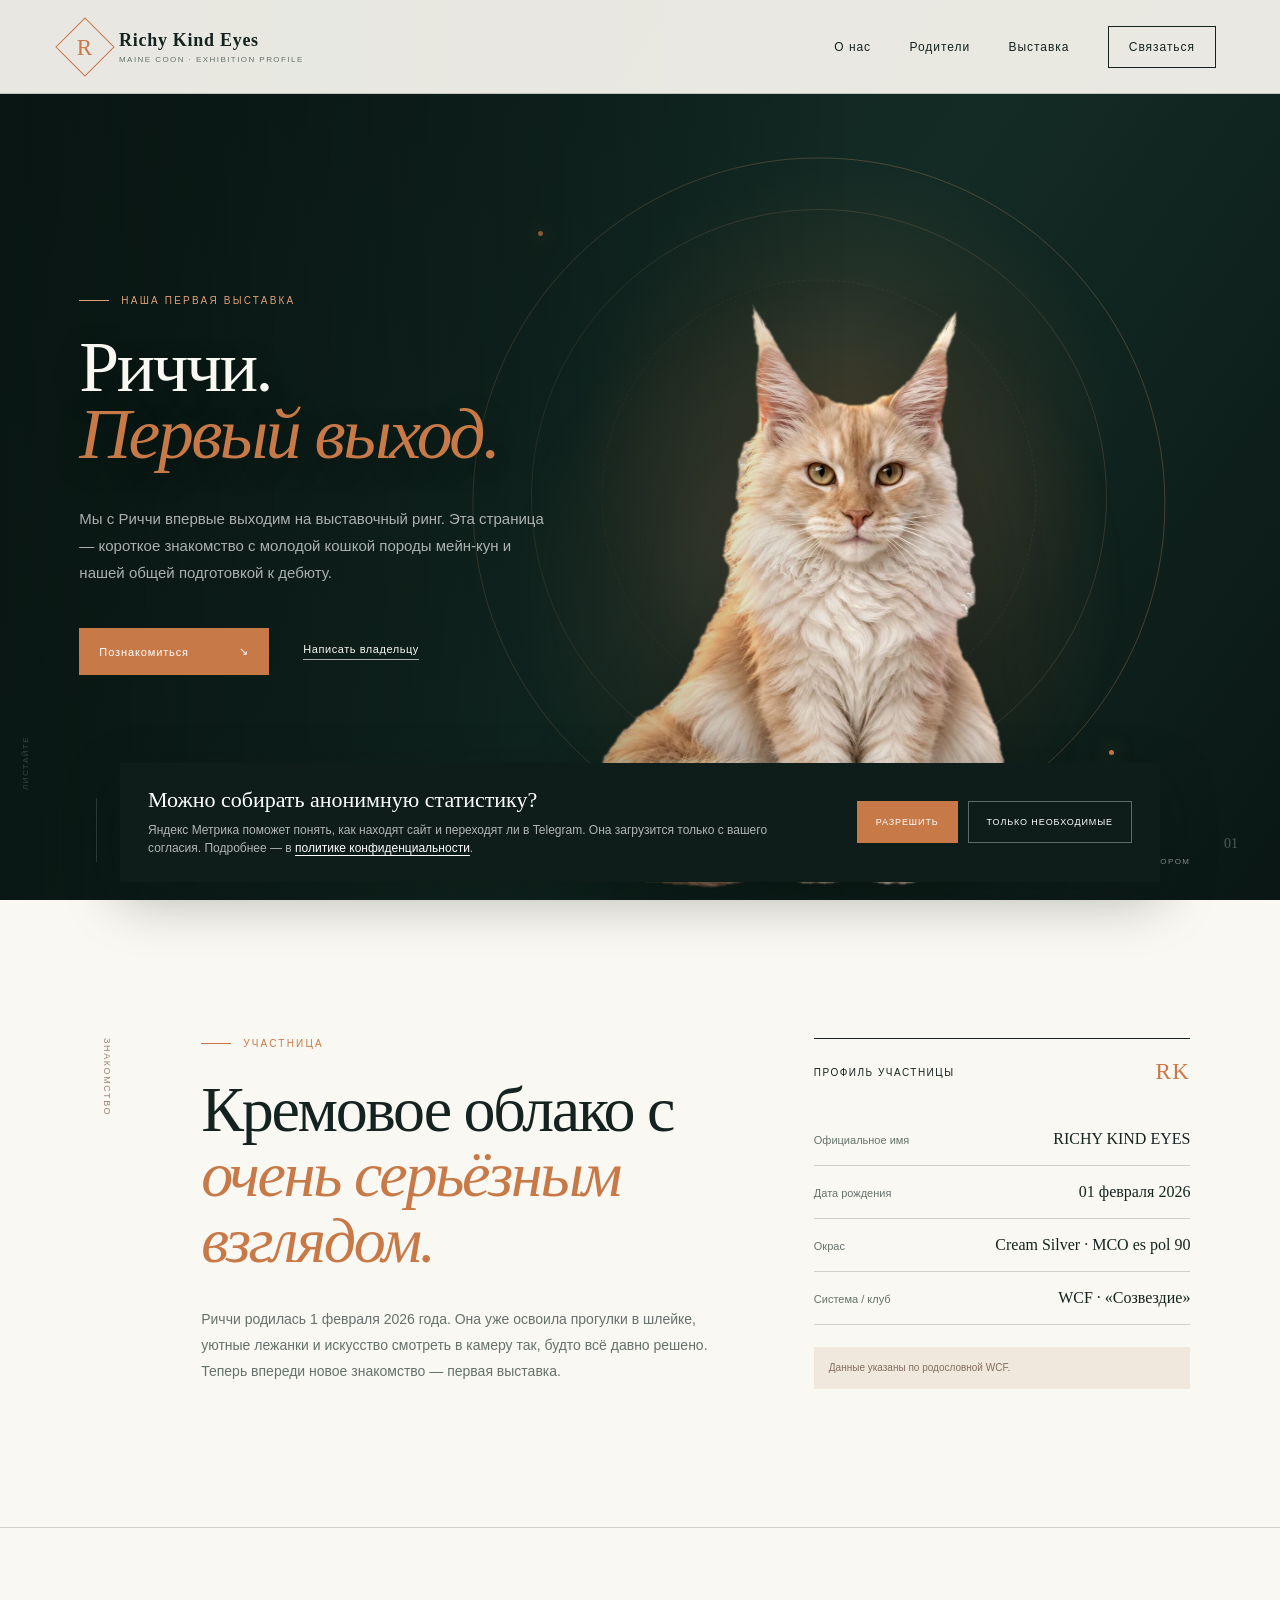
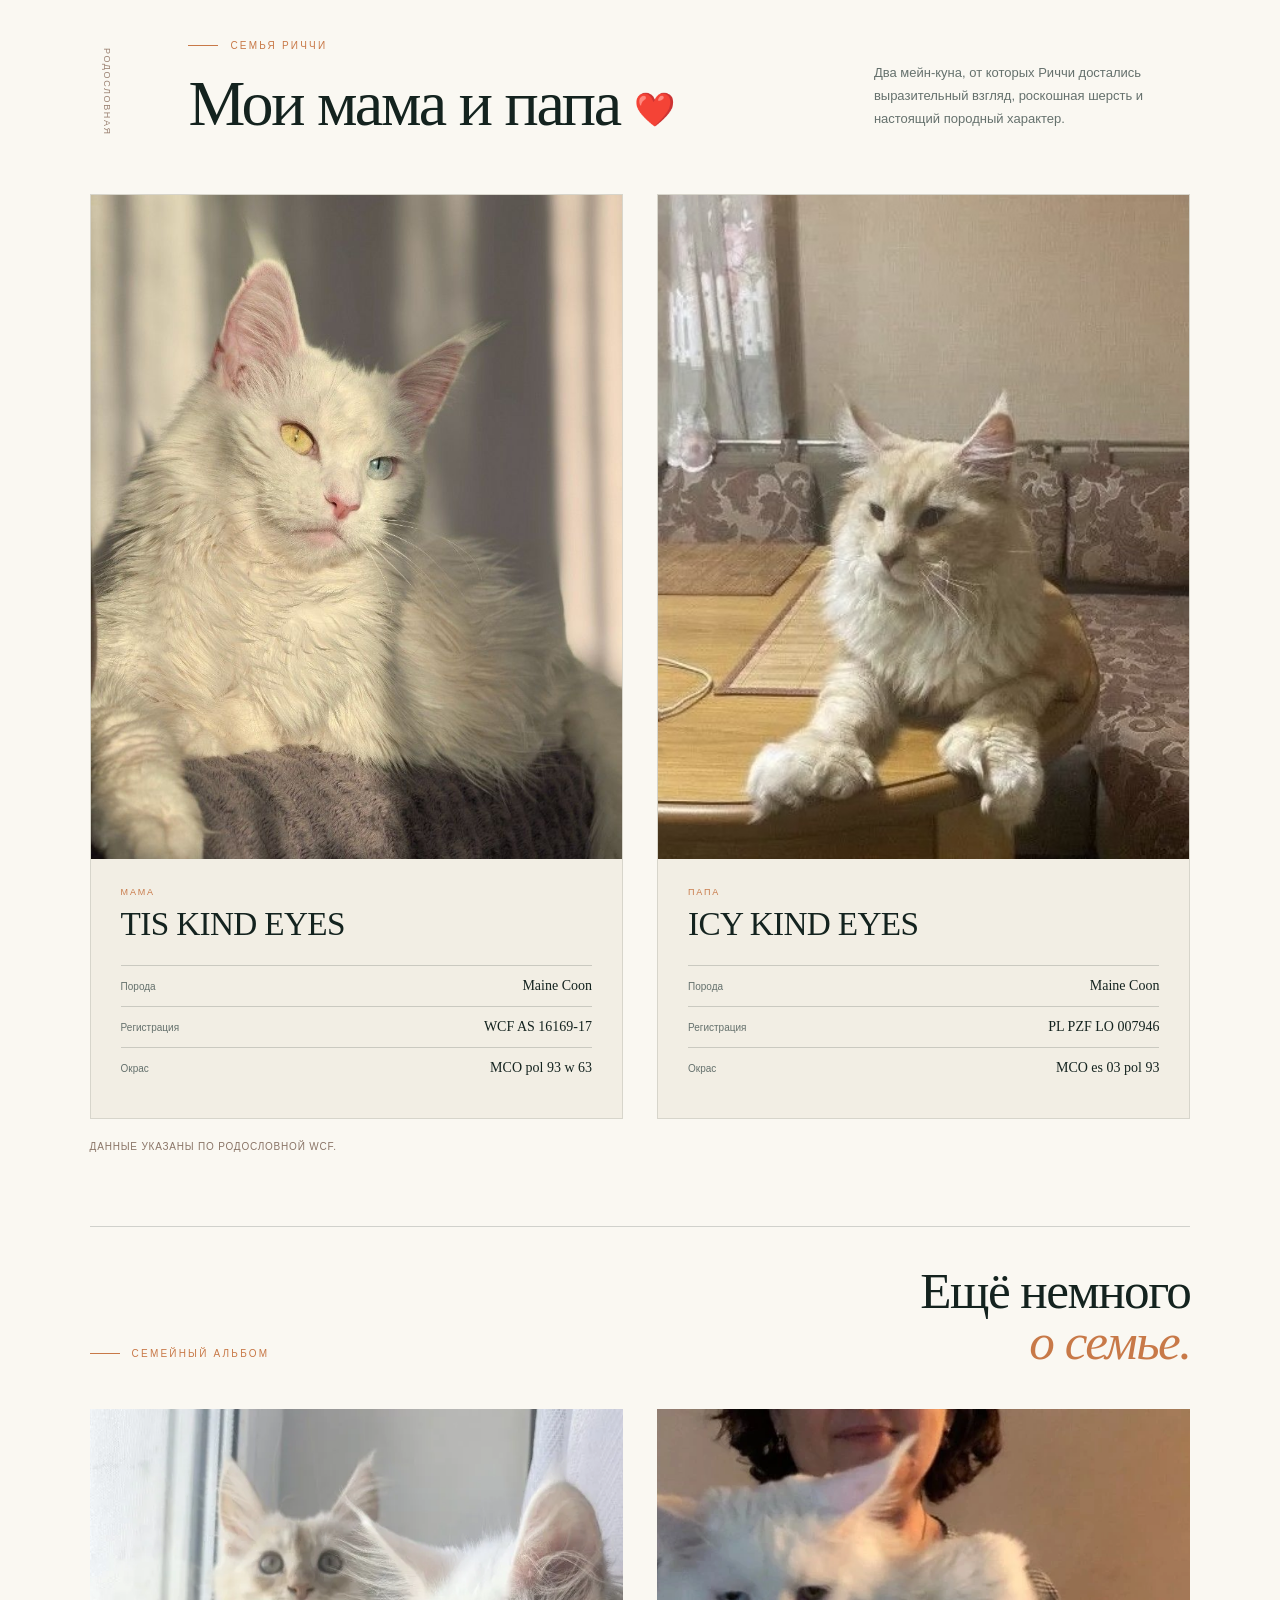
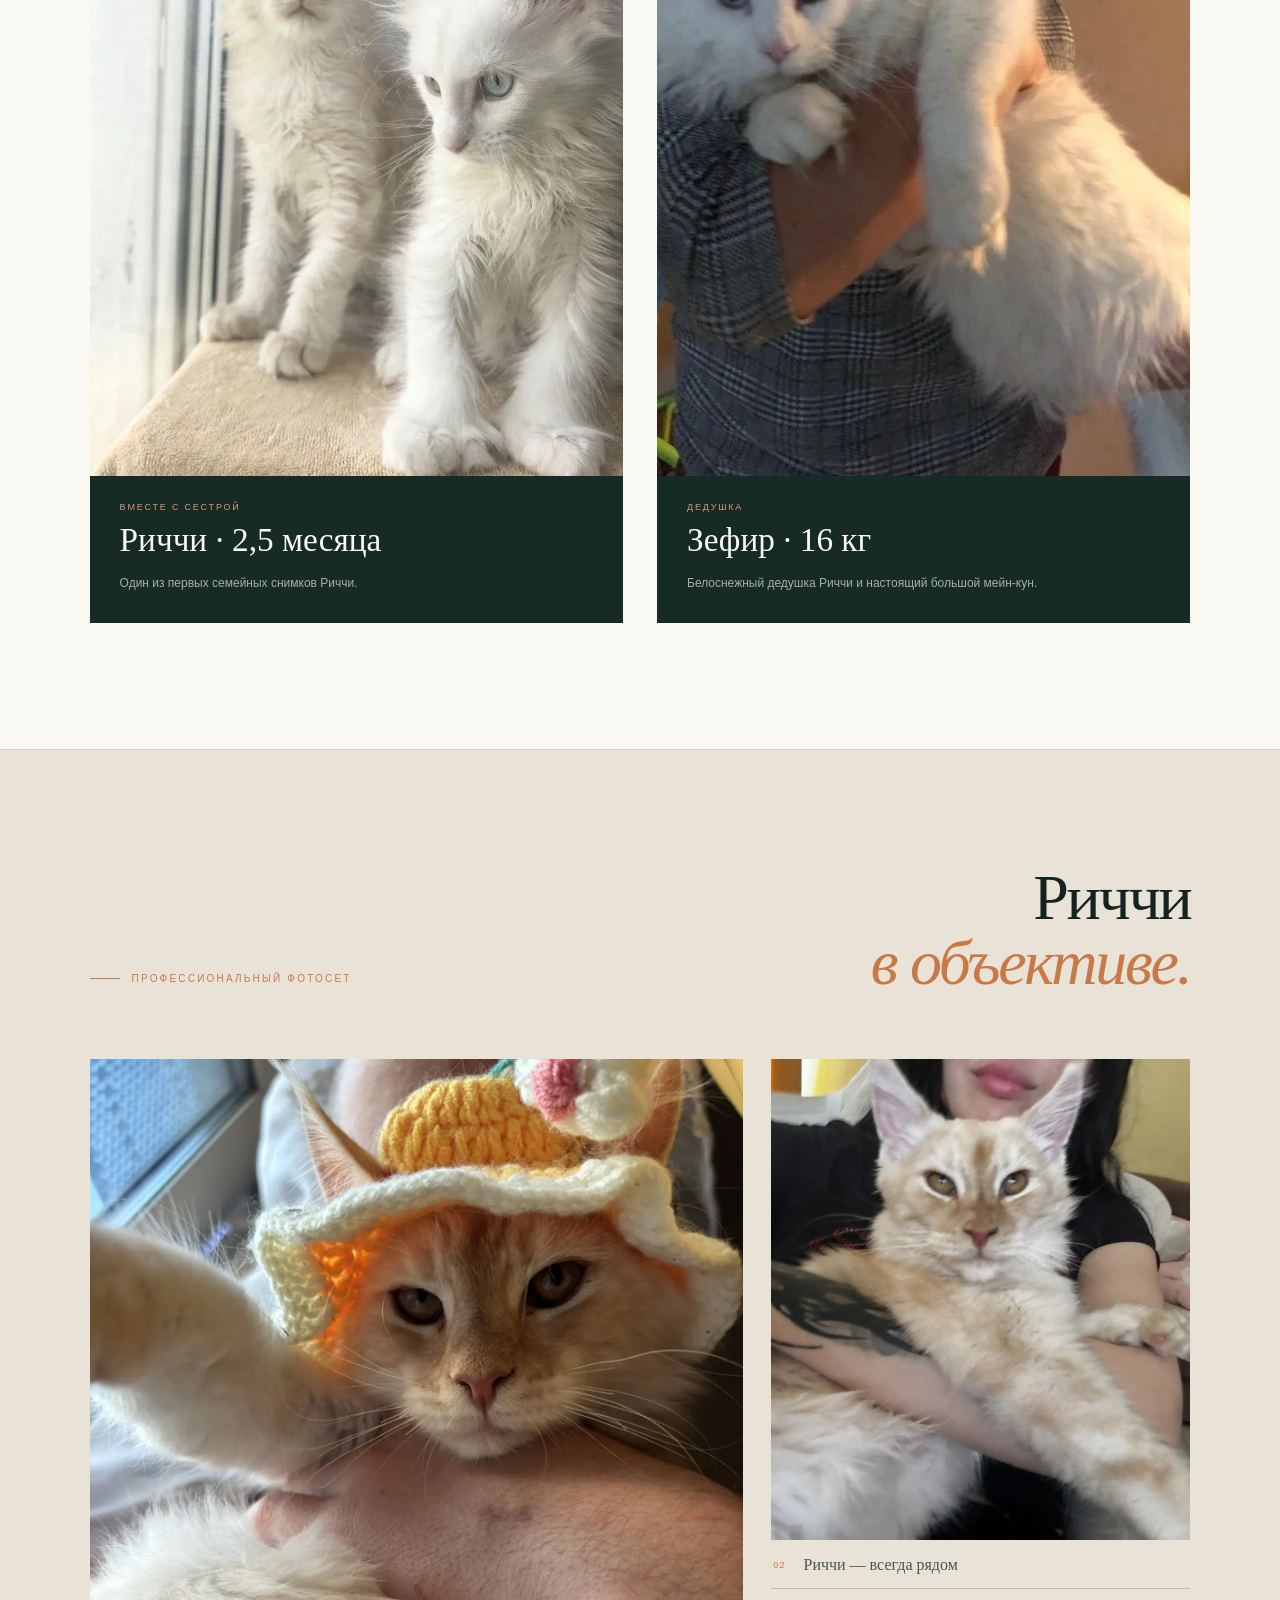
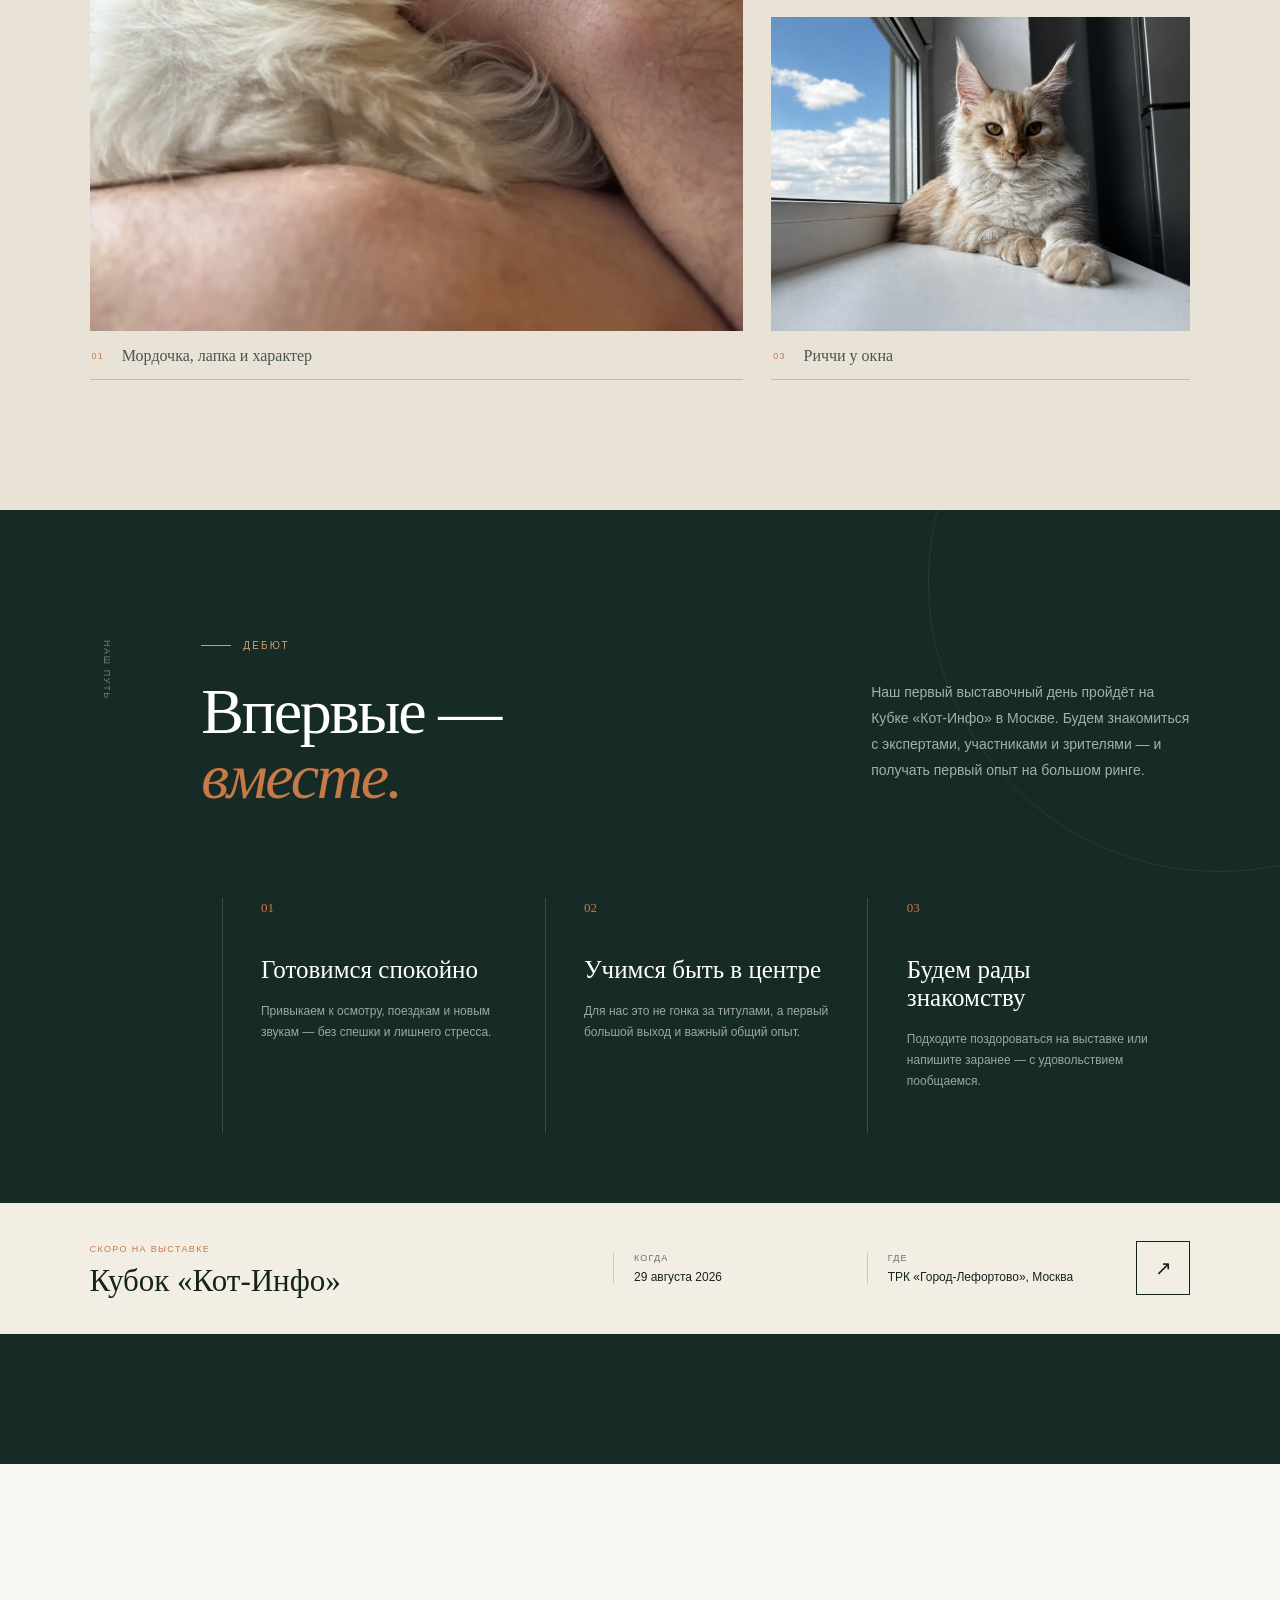
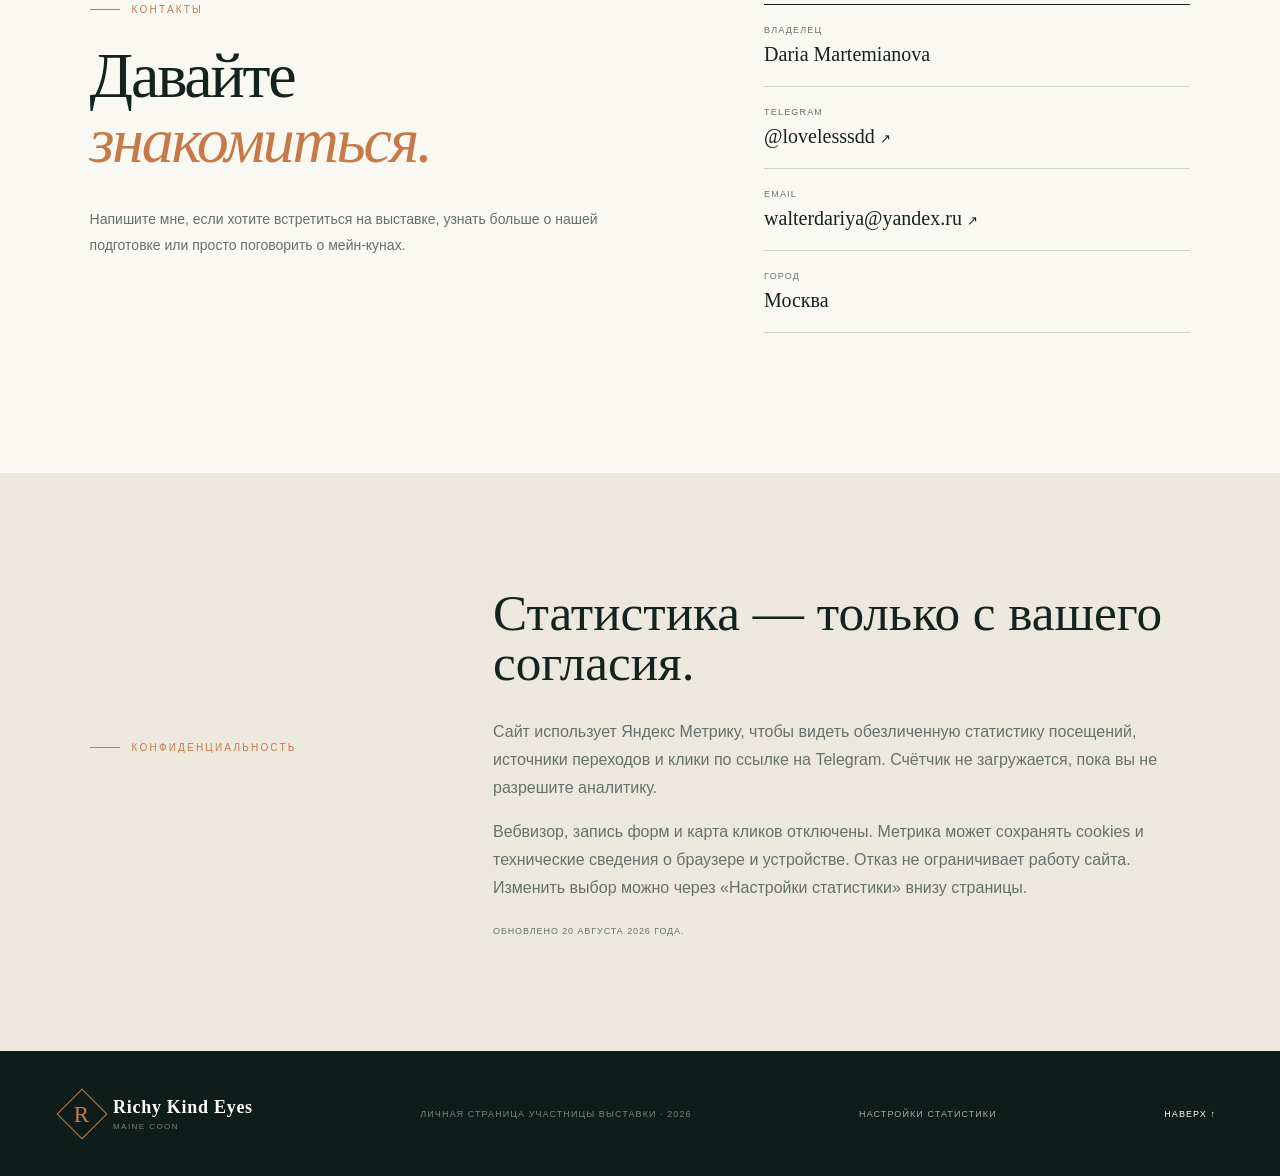
==== commit 0b435f1c: "Refine interactive Richy hero" ====
--- a/index.html
+++ b/index.html
@@ -11,7 +11,7 @@
     />
     <link rel="canonical" href="https://richykindeyespussycat.ru/" />
     <link rel="icon" href="./favicon.svg?v=rk-20260820" type="image/svg+xml" />
-    <link rel="stylesheet" href="./styles.css?v=richy-interactive-20260908" />
+    <link rel="stylesheet" href="./styles.css?v=richy-interactive-20260908c" />
 
     <meta property="og:type" content="website" />
     <meta property="og:locale" content="ru_RU" />
@@ -75,15 +75,13 @@
           <div class="richy-mascot">
             <div class="richy-breath">
               <img
-                src="./richy-mascot-v1.webp"
+                src="./richy-mascot-v3.webp"
                 alt="Интерактивный маскот мейн-куна Риччи"
                 width="1100"
                 height="1100"
                 fetchpriority="high"
                 draggable="false"
               />
-              <span class="richy-eye richy-eye-left" aria-hidden="true"><i></i></span>
-              <span class="richy-eye richy-eye-right" aria-hidden="true"><i></i></span>
             </div>
           </div>
           <p class="interaction-hint"><span></span> Я слежу за курсором</p>
@@ -364,7 +362,7 @@
         <a class="back-top" href="#top">Наверх ↑</a>
       </footer>
     </main>
-    <script src="./interactive-richy.js?v=20260908"></script>
+    <script src="./interactive-richy.js?v=20260908c"></script>
     <script src="./analytics.js?v=20260820"></script>
   </body>
 </html>
--- a/styles.css
+++ b/styles.css
@@ -125,28 +125,24 @@
 }
 
 .hero {
-  --gaze-x: 0px;
-  --gaze-y: 0px;
   --richy-rotate: 0deg;
   --richy-x: 0px;
   --richy-y: 0px;
   --scene-x: 0px;
   --scene-y: 0px;
   background:
-    radial-gradient(circle at 62% 44%, rgba(200, 121, 72, 0.2), transparent 29%),
+    radial-gradient(circle at 66% 48%, rgba(200, 121, 72, 0.2), transparent 28%),
     linear-gradient(125deg, #0c1a17 0%, #142b25 56%, #0a1714 100%);
   color: var(--paper);
   isolation: isolate;
-  min-height: max(780px, 100svh);
+  min-height: max(640px, 100svh);
   overflow: hidden;
   padding-top: 94px;
   position: relative;
 }
 
 .hero::before {
-  background:
-    linear-gradient(90deg, rgba(8, 20, 17, 0.74) 0%, rgba(8, 20, 17, 0.33) 42%, transparent 66%),
-    repeating-linear-gradient(90deg, transparent 0 119px, rgba(255, 255, 255, 0.025) 120px);
+  background: linear-gradient(90deg, rgba(8, 20, 17, 0.74) 0%, rgba(8, 20, 17, 0.33) 42%, transparent 66%);
   content: "";
   inset: 0;
   pointer-events: none;
@@ -158,13 +154,13 @@
   border: 1px solid rgba(216, 151, 108, 0.28);
   border-radius: 50%;
   content: "";
-  height: min(68vw, 910px);
-  left: 50%;
+  height: min(54vw, 700px);
+  left: 64%;
   pointer-events: none;
   position: absolute;
-  top: 52%;
+  top: 56%;
   transform: translate(-50%, -50%);
-  width: min(68vw, 910px);
+  width: min(54vw, 700px);
   z-index: 1;
 }
 
@@ -179,23 +175,23 @@
   border: 1px solid rgba(216, 151, 108, 0.18);
   border-radius: 50%;
   display: block;
-  left: 50%;
+  left: 64%;
   position: absolute;
   top: 50%;
   transform: translate(calc(-50% + var(--scene-x)), calc(-50% + var(--scene-y)));
 }
 
 .hero-orbit-one {
-  height: min(52vw, 700px);
-  width: min(52vw, 700px);
+  height: min(45vw, 590px);
+  width: min(45vw, 590px);
 }
 
 .hero-orbit-two {
   border-style: dashed;
-  height: min(38vw, 520px);
+  height: min(34vw, 450px);
   opacity: 0.55;
   transform: translate(calc(-50% - var(--scene-x)), calc(-50% - var(--scene-y))) rotate(18deg);
-  width: min(38vw, 520px);
+  width: min(34vw, 450px);
 }
 
 .hero-spark {
@@ -224,10 +220,10 @@
   display: flex;
   flex-direction: column;
   justify-content: center;
-  min-height: calc(max(780px, 100svh) - 94px);
+  min-height: calc(max(640px, 100svh) - 94px);
   padding: 68px 0 92px clamp(24px, 6.2vw, 100px);
   position: relative;
-  width: min(49vw, 740px);
+  width: min(46vw, 680px);
   z-index: 4;
 }
 
@@ -338,23 +334,23 @@
 .richy-halo {
   background: radial-gradient(circle, rgba(224, 162, 119, 0.28) 0%, rgba(196, 120, 73, 0.1) 38%, transparent 69%);
   border-radius: 50%;
-  bottom: 1%;
+  bottom: 0;
   filter: blur(4px);
-  height: min(61vw, 810px);
-  left: 50%;
+  height: min(49vw, 650px);
+  left: 64%;
   position: absolute;
   transform: translate(calc(-50% - var(--scene-x)), var(--scene-y));
-  width: min(61vw, 810px);
+  width: min(49vw, 650px);
 }
 
 .richy-mascot {
   aspect-ratio: 1;
-  bottom: -8%;
-  left: 50%;
+  bottom: -1%;
+  left: 64%;
   position: absolute;
   transform: translate3d(calc(-50% + var(--richy-x)), var(--richy-y), 0) rotate(var(--richy-rotate));
   transform-origin: 52% 90%;
-  width: min(63vw, 820px);
+  width: min(48vw, calc(100svh - 160px), 660px);
   will-change: transform;
 }
 
@@ -376,43 +372,6 @@
   width: 100%;
 }
 
-.richy-eye {
-  animation: richy-blink 6.4s infinite;
-  background:
-    radial-gradient(circle at 34% 25%, white 0 7%, transparent 8%),
-    radial-gradient(ellipse at 50% 52%, #bea463 0 39%, #7b632e 64%, #2d2919 100%);
-  border-radius: 52% 48% 50% 50%;
-  box-shadow: inset 0 0 0 1px rgba(20, 18, 11, 0.72), 0 1px 3px rgba(4, 9, 7, 0.54);
-  height: 3.8%;
-  overflow: hidden;
-  position: absolute;
-  top: 27.3%;
-  transform-origin: center;
-  width: 4.8%;
-}
-
-.richy-eye-left {
-  left: 48.1%;
-  transform: rotate(3deg);
-}
-
-.richy-eye-right {
-  left: 59.7%;
-  transform: rotate(-3deg);
-}
-
-.richy-eye i {
-  background: #11150f;
-  border-radius: 50%;
-  height: 76%;
-  left: 50%;
-  position: absolute;
-  top: 50%;
-  transform: translate(calc(-50% + var(--gaze-x)), calc(-50% + var(--gaze-y)));
-  width: 24%;
-  will-change: transform;
-}
-
 .interaction-hint {
   align-items: center;
   bottom: 34px;
@@ -439,29 +398,15 @@
   animation: richy-curious 720ms cubic-bezier(0.22, 0.9, 0.32, 1);
 }
 
-.is-richy-reacting .richy-eye {
-  animation: richy-surprised 720ms ease;
-}
-
 @keyframes richy-breathe {
   0%, 100% { transform: translateY(0) scale(1); }
   50% { transform: translateY(-5px) scale(1.006); }
-}
-
-@keyframes richy-blink {
-  0%, 46%, 49%, 100% { scale: 1 1; }
-  47.2%, 48.1% { scale: 1 0.08; }
 }
 
 @keyframes richy-curious {
   0%, 100% { transform: translateY(0) rotate(0); }
   35% { transform: translateY(-13px) rotate(-1.8deg); }
   62% { transform: translateY(-5px) rotate(1.1deg); }
-}
-
-@keyframes richy-surprised {
-  0%, 100% { scale: 1; }
-  30% { scale: 1.08 1.18; }
 }
 
 .hero-index {
@@ -1243,24 +1188,24 @@
 
 @media (max-width: 960px) {
   .hero {
-    min-height: max(820px, 100svh);
+    min-height: max(700px, 100svh);
   }
 
   .hero-copy {
-    min-height: calc(max(820px, 100svh) - 94px);
+    min-height: calc(max(700px, 100svh) - 94px);
     padding-bottom: 110px;
     padding-top: 76px;
-    width: 61vw;
+    width: 56vw;
   }
 
   .richy-mascot {
-    bottom: -2%;
-    left: 61%;
-    width: min(82vw, 740px);
+    bottom: -1%;
+    left: 65%;
+    width: min(56vw, calc(100svh - 150px), 620px);
   }
 
   .richy-halo {
-    left: 60%;
+    left: 65%;
   }
 
   .hero-index,
@@ -1320,7 +1265,7 @@
   }
 
   .hero {
-    min-height: max(860px, 100svh);
+    min-height: max(820px, 100svh);
     padding-top: 78px;
   }
 
@@ -1329,15 +1274,16 @@
   }
 
   .hero::after {
-    height: 112vw;
+    height: 104vw;
+    left: 54%;
     top: 70%;
-    width: 112vw;
+    width: 104vw;
   }
 
   .hero-copy {
     justify-content: flex-start;
-    min-height: calc(max(860px, 100svh) - 78px);
-    padding: 52px 24px 390px;
+    min-height: calc(max(820px, 100svh) - 78px);
+    padding: 48px 24px 350px;
     width: 100%;
   }
 
@@ -1364,16 +1310,16 @@
   }
 
   .richy-mascot {
-    bottom: -1%;
+    bottom: 0;
     left: 54%;
-    width: min(126vw, 610px);
+    width: min(108vw, 500px);
   }
 
   .richy-halo {
     bottom: -2%;
-    height: 112vw;
+    height: 104vw;
     left: 54%;
-    width: 112vw;
+    width: 104vw;
   }
 
   .hero-orbit-one {
@@ -1592,9 +1538,7 @@
   }
 
   .richy-breath,
-  .richy-eye,
-  .is-richy-reacting .richy-breath,
-  .is-richy-reacting .richy-eye {
+  .is-richy-reacting .richy-breath {
     animation: none;
   }
 
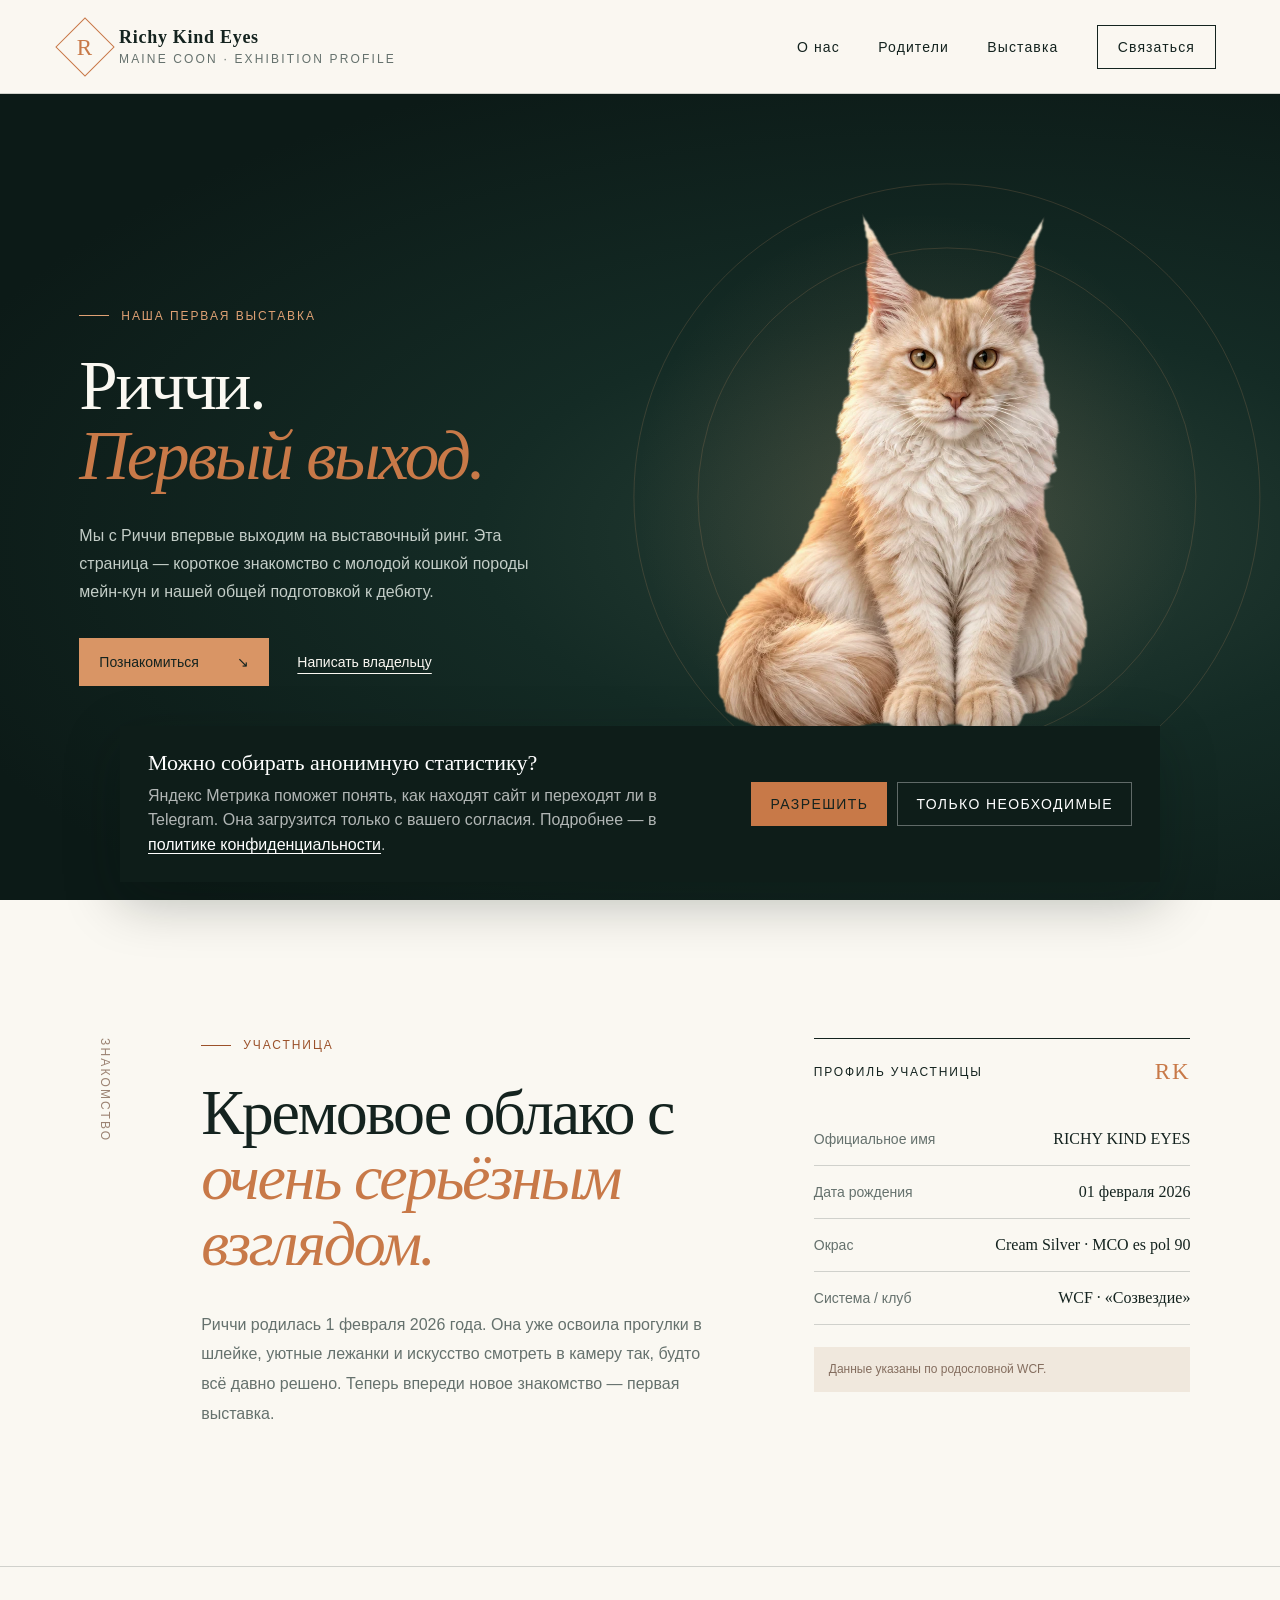
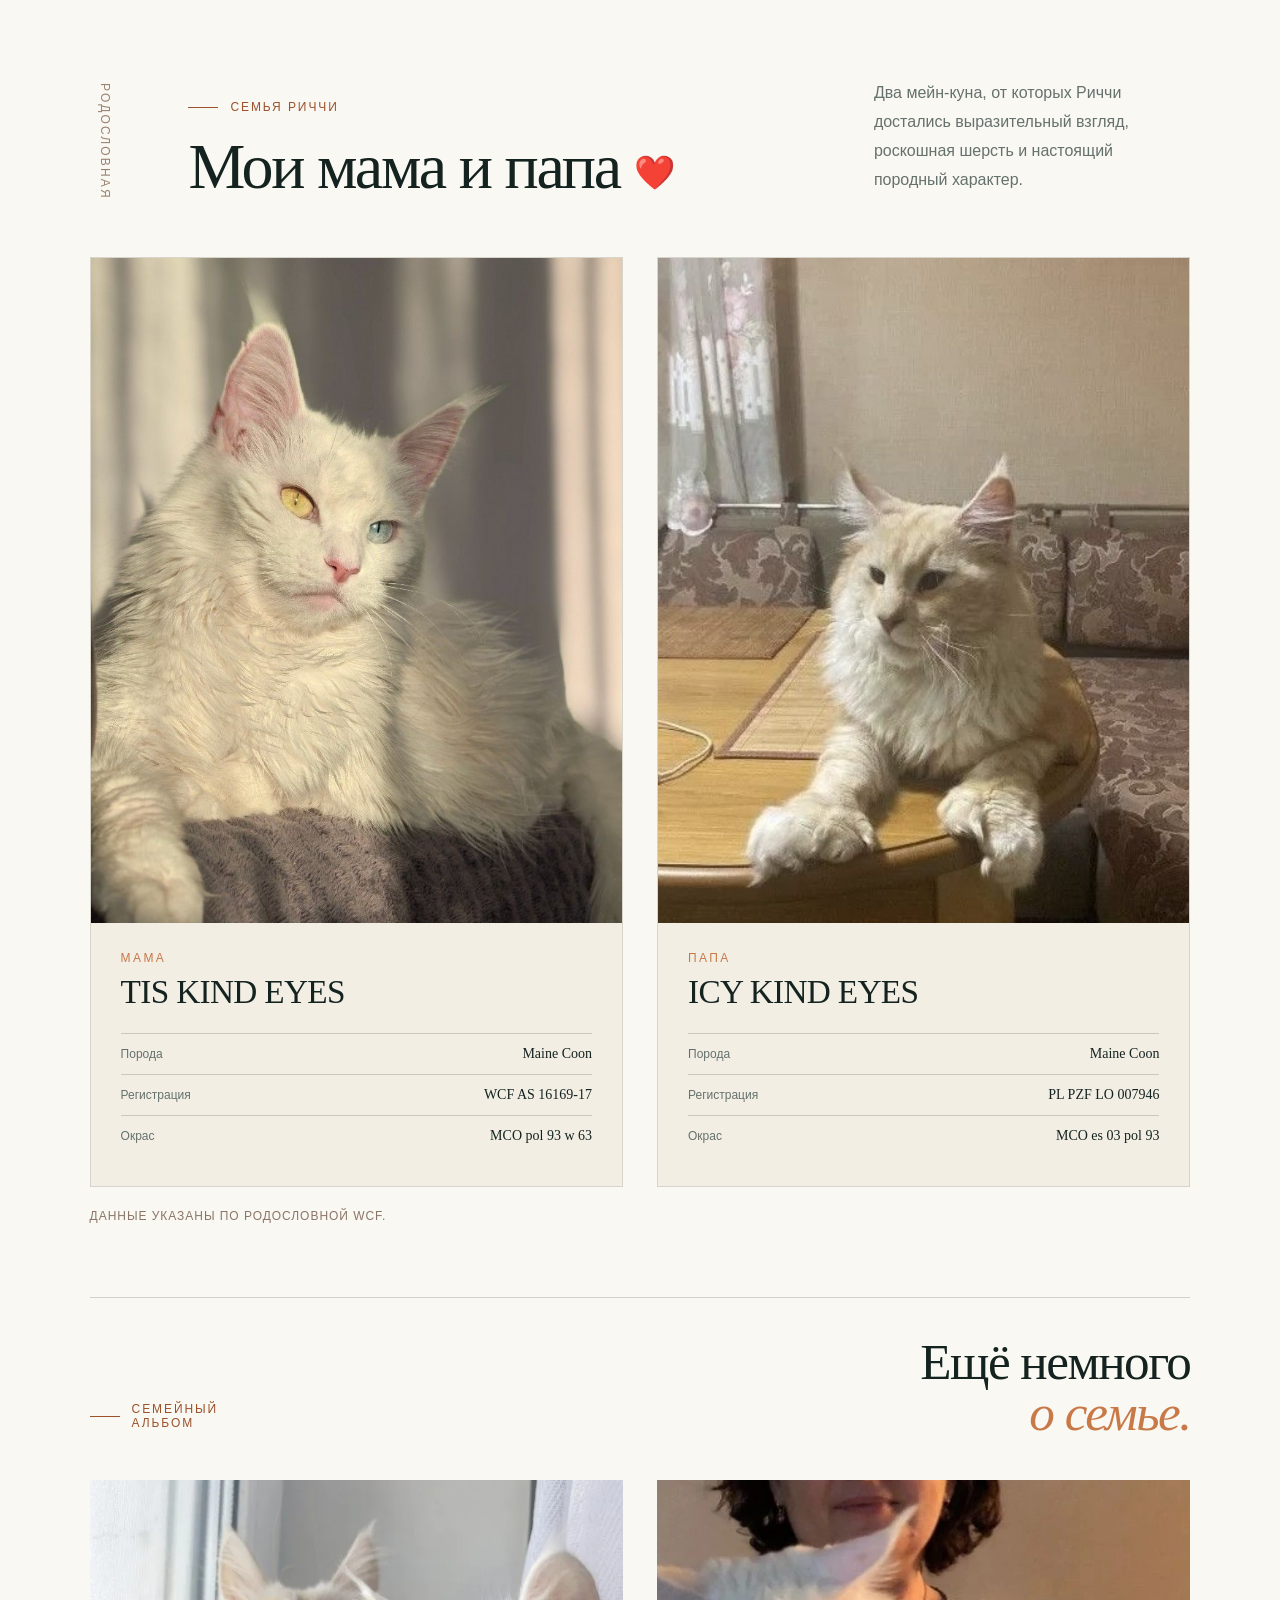
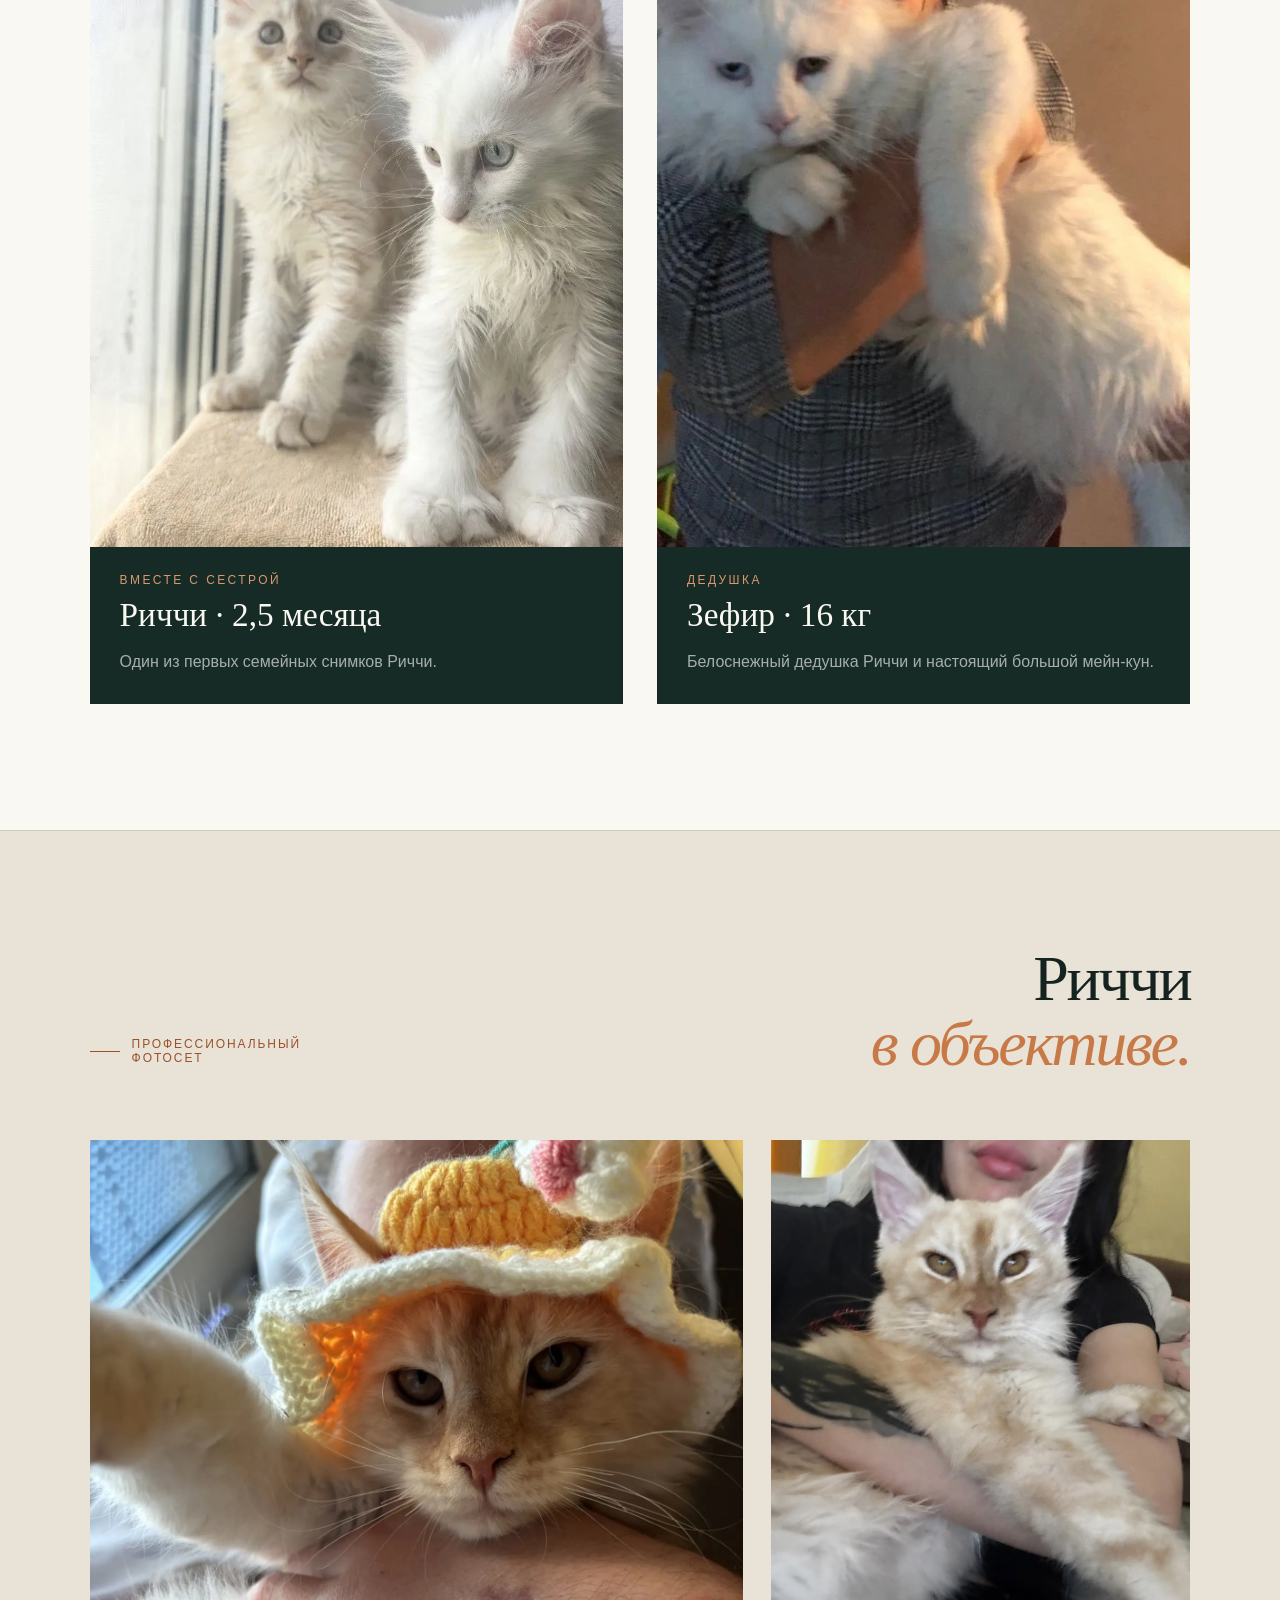
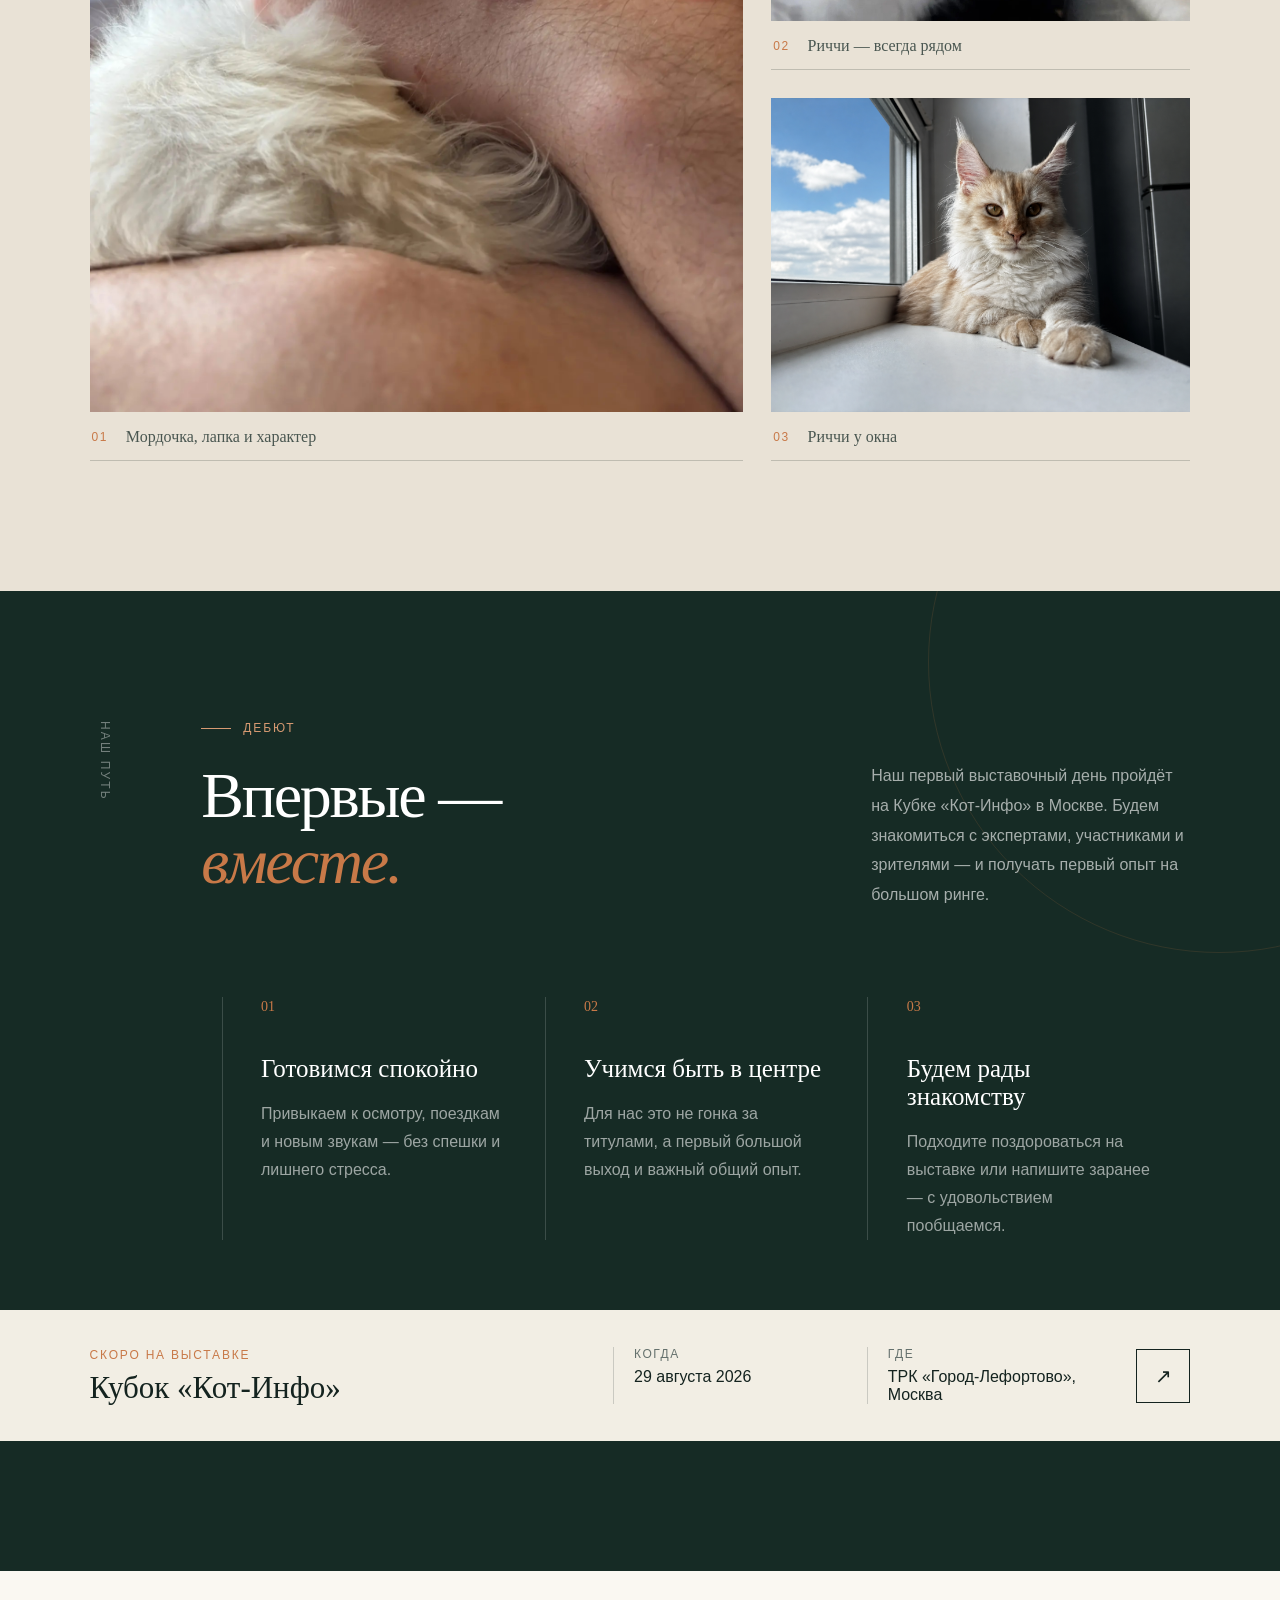
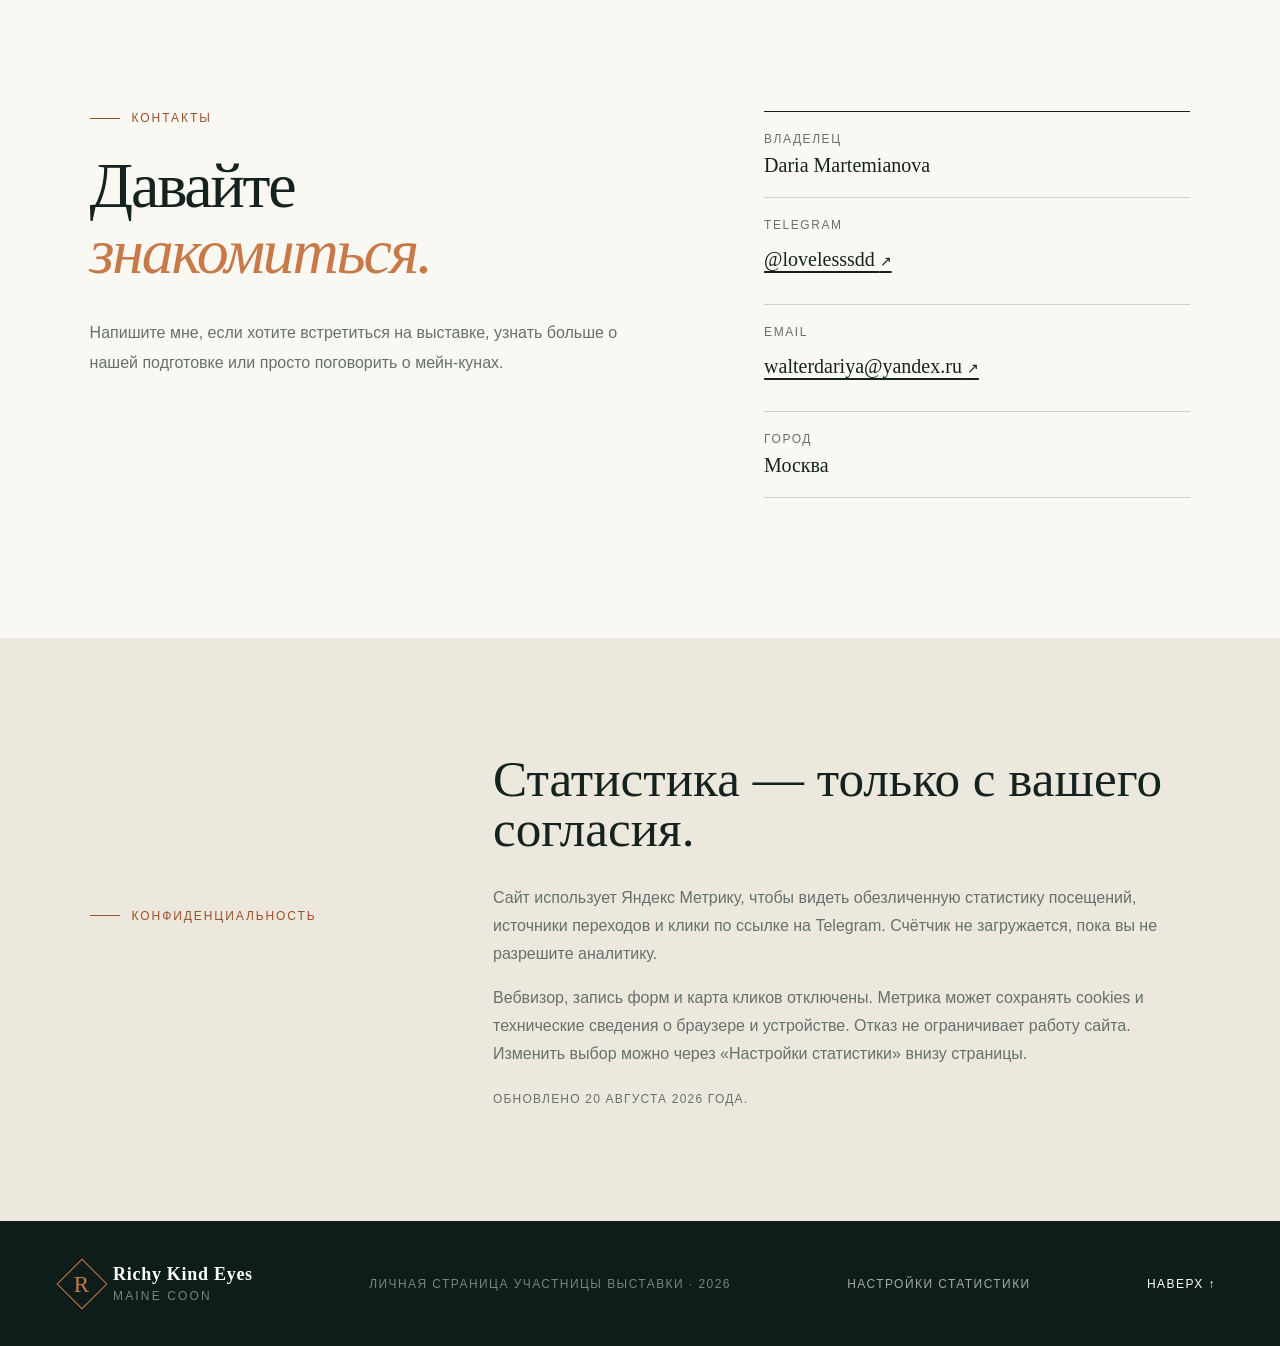
==== commit e740bb03: "Publish clean Richy mascot and responsive UX improvements" ====
--- a/index.html
+++ b/index.html
@@ -11,7 +11,7 @@
     />
     <link rel="canonical" href="https://richykindeyespussycat.ru/" />
     <link rel="icon" href="./favicon.svg?v=rk-20260820" type="image/svg+xml" />
-    <link rel="stylesheet" href="./styles.css?v=richy-interactive-20260908c" />
+    <link rel="stylesheet" href="./styles.css?v=richy-ux-20260908" />
 
     <meta property="og:type" content="website" />
     <meta property="og:locale" content="ru_RU" />
@@ -72,23 +72,24 @@
 
         <div class="richy-stage">
           <div class="richy-halo" aria-hidden="true"></div>
-          <div class="richy-mascot">
-            <div class="richy-breath">
+          <button class="richy-mascot" type="button" aria-label="Погладить Риччи">
+            <span class="richy-breath">
               <img
-                src="./richy-mascot-v3.webp"
+                src="./richy-mascot-v4.webp"
                 alt="Интерактивный маскот мейн-куна Риччи"
                 width="1100"
                 height="1100"
                 fetchpriority="high"
                 draggable="false"
               />
-            </div>
-          </div>
-          <p class="interaction-hint"><span></span> Я слежу за курсором</p>
-        </div>
-
-        <div class="hero-index" aria-hidden="true">01</div>
-        <div class="scroll-cue" aria-hidden="true"><span>листайте</span><i></i></div>
+            </span>
+          </button>
+          <div class="motion-controls">
+            <p class="interaction-hint">Нажмите на Риччи, чтобы погладить</p>
+            <button type="button" class="motion-toggle" aria-pressed="false">Пауза анимации</button>
+          </div>
+        </div>
+
       </section>
 
       <section class="intro section-shell" id="about">
@@ -362,7 +363,7 @@
         <a class="back-top" href="#top">Наверх ↑</a>
       </footer>
     </main>
-    <script src="./interactive-richy.js?v=20260908c"></script>
+    <script src="./interactive-richy.js?v=richy-ux-20260908"></script>
     <script src="./analytics.js?v=20260820"></script>
   </body>
 </html>
--- a/styles.css
+++ b/styles.css
@@ -1,3 +1,4 @@
+
 :root {
   --ink: #14231f;
   --forest: #162b25;
@@ -32,7 +33,8 @@
   text-decoration: none;
 }
 
-a:focus-visible {
+a:focus-visible,
+button:focus-visible {
   outline: 2px solid var(--copper);
   outline-offset: 5px;
 }
@@ -42,13 +44,12 @@
   background: rgba(250, 248, 242, 0.93);
   border-bottom: 1px solid var(--line);
   display: flex;
-  height: 94px;
+  min-height: 94px;
   justify-content: space-between;
   left: 0;
-  padding: 0 clamp(24px, 5vw, 80px);
-  position: absolute;
-  right: 0;
-  top: 0;
+  gap: 24px;
+  padding: 20px clamp(24px, 5vw, 80px);
+  position: relative;
   z-index: 10;
 }
 
@@ -91,7 +92,7 @@
 
 .wordmark small {
   color: var(--muted);
-  font-size: 8px;
+  font-size: .75rem;
   letter-spacing: 0.18em;
   margin-top: 4px;
   text-transform: uppercase;
@@ -100,7 +101,7 @@
 .site-header nav {
   align-items: center;
   display: flex;
-  font-size: 12px;
+  font-size: .875rem;
   gap: clamp(24px, 3vw, 52px);
   letter-spacing: 0.08em;
 }
@@ -130,124 +131,54 @@
   --richy-y: 0px;
   --scene-x: 0px;
   --scene-y: 0px;
-  background:
-    radial-gradient(circle at 66% 48%, rgba(200, 121, 72, 0.2), transparent 28%),
-    linear-gradient(125deg, #0c1a17 0%, #142b25 56%, #0a1714 100%);
+  background: radial-gradient(ellipse at 74% 55%, #294036 0%, #142b25 35%, #0c1a17 80%);
   color: var(--paper);
+  display: grid;
+  grid-template-columns: minmax(0, 1fr) minmax(0, 1.1fr);
+  align-items: center;
+  gap: clamp(24px, 4vw, 64px);
   isolation: isolate;
-  min-height: max(640px, 100svh);
-  overflow: hidden;
-  padding-top: 94px;
+  min-height: calc(100svh - 94px);
+  overflow: clip;
+  padding: 48px clamp(24px, 6.2vw, 100px);
   position: relative;
 }
 
-.hero::before {
-  background: linear-gradient(90deg, rgba(8, 20, 17, 0.74) 0%, rgba(8, 20, 17, 0.33) 42%, transparent 66%);
-  content: "";
+.hero-atmosphere {
   inset: 0;
   pointer-events: none;
   position: absolute;
-  z-index: 3;
-}
-
-.hero::after {
-  border: 1px solid rgba(216, 151, 108, 0.28);
-  border-radius: 50%;
-  content: "";
-  height: min(54vw, 700px);
-  left: 64%;
-  pointer-events: none;
-  position: absolute;
-  top: 56%;
-  transform: translate(-50%, -50%);
-  width: min(54vw, 700px);
-  z-index: 1;
-}
-
-.hero-atmosphere {
-  inset: 94px 0 0;
-  pointer-events: none;
-  position: absolute;
-  z-index: 1;
+  z-index: -1;
 }
 
 .hero-orbit {
   border: 1px solid rgba(216, 151, 108, 0.18);
   border-radius: 50%;
   display: block;
-  left: 64%;
+  left: 74%;
   position: absolute;
   top: 50%;
   transform: translate(calc(-50% + var(--scene-x)), calc(-50% + var(--scene-y)));
 }
 
-.hero-orbit-one {
-  height: min(45vw, 590px);
-  width: min(45vw, 590px);
-}
-
-.hero-orbit-two {
-  border-style: dashed;
-  height: min(34vw, 450px);
-  opacity: 0.55;
-  transform: translate(calc(-50% - var(--scene-x)), calc(-50% - var(--scene-y))) rotate(18deg);
-  width: min(34vw, 450px);
-}
-
-.hero-spark {
-  background: var(--copper);
-  border-radius: 50%;
-  box-shadow: 0 0 20px rgba(216, 151, 108, 0.78);
-  display: block;
-  height: 5px;
-  position: absolute;
-  transform: translate(var(--scene-x), var(--scene-y));
-  width: 5px;
-}
-
-.hero-spark-one {
-  left: 42%;
-  top: 17%;
-}
-
-.hero-spark-two {
-  bottom: 18%;
-  right: 13%;
-}
-
-.hero-copy {
-  align-items: flex-start;
+.hero-orbit-one { width: min(49vw, 740px); aspect-ratio: 1; }
+.hero-orbit-two { width: min(39vw, 600px); aspect-ratio: 1; }
+.hero-spark { display: none; }
+
+.hero-copy { min-width: 0; position: relative; z-index: 2; }
+.hero .eyebrow { color: #dfa174; }
+
+.eyebrow {
+  align-items: center;
+  color: #9b512a;
   display: flex;
-  flex-direction: column;
-  justify-content: center;
-  min-height: calc(max(640px, 100svh) - 94px);
-  padding: 68px 0 92px clamp(24px, 6.2vw, 100px);
-  position: relative;
-  width: min(46vw, 680px);
-  z-index: 4;
-}
-
-.hero .eyebrow {
-  color: #dfa174;
-}
-
-.eyebrow {
-  align-items: center;
-  color: var(--copper);
-  display: flex;
-  font-size: 10px;
+  font-size: .75rem;
   gap: 12px;
-  letter-spacing: 0.22em;
+  letter-spacing: .16em;
   margin: 0 0 28px;
   text-transform: uppercase;
 }
-
-.eyebrow span {
-  background: currentColor;
-  display: inline-block;
-  height: 1px;
-  width: 30px;
-}
+.eyebrow span { background: currentColor; flex: 0 0 30px; height: 1px; }
 
 .hero h1,
 .intro h2,
@@ -257,17 +188,10 @@
 .contact h2 {
   font-family: var(--serif);
   font-weight: 400;
-  letter-spacing: -0.035em;
+  letter-spacing: -.035em;
   margin: 0;
 }
-
-.hero h1 {
-  font-size: clamp(58px, 5.6vw, 94px);
-  line-height: 0.93;
-  max-width: 690px;
-  text-shadow: 0 8px 34px rgba(3, 12, 9, 0.24);
-}
-
+.hero h1 { font-size: clamp(3rem, 5.4vw, 5.875rem); line-height: 1.02; }
 .hero h1 em,
 .intro h2 em,
 .show-section h2 em,
@@ -276,173 +200,101 @@
   display: block;
   font-weight: 400;
 }
-
 .hero-lead {
-  color: rgba(255, 255, 255, 0.66);
-  font-size: 15px;
-  line-height: 1.8;
-  margin: 38px 0 0;
+  color: #c3cdc7;
+  font-size: 1rem;
+  line-height: 1.75;
+  margin: 30px 0 0;
   max-width: 480px;
 }
-
 .hero-actions {
   align-items: center;
   display: flex;
-  gap: 34px;
-  margin-top: 42px;
-}
-
+  flex-wrap: wrap;
+  gap: 12px 28px;
+  margin-top: 32px;
+}
 .button {
   align-items: center;
   display: inline-flex;
-  font-size: 11px;
-  gap: 30px;
+  font-size: .875rem;
+  gap: 28px;
   justify-content: space-between;
-  letter-spacing: 0.08em;
+  min-height: 48px;
   min-width: 190px;
-  padding: 17px 20px;
-}
-
-.button-primary {
-  background: var(--copper);
-  color: white;
-  transition: background 180ms ease;
-}
-
-.button-primary:hover {
-  background: #dc966c;
-}
-
+  padding: 14px 20px;
+}
+.button-primary { background: #d99565; color: #14231f; transition: background 180ms ease; }
+.button-primary:hover { background: #efb58d; }
 .text-link {
-  border-bottom: 1px solid var(--ink);
-  font-size: 11px;
-  letter-spacing: 0.05em;
-  padding-bottom: 4px;
-}
-
-.hero .text-link {
-  border-color: rgba(255, 255, 255, 0.65);
-}
-
-.richy-stage {
-  inset: 94px 0 0;
+  display: inline-flex;
+  align-items: center;
+  min-height: 44px;
+  font-size: .875rem;
+  text-decoration: underline;
+  text-underline-offset: 6px;
+}
+.text-link:hover { text-decoration-thickness: 2px; }
+
+.richy-stage { min-width: 0; position: relative; z-index: 1; }
+.richy-halo {
+  background: radial-gradient(circle, rgba(224,162,119,.18), transparent 69%);
+  inset: 0;
+  position: absolute;
   pointer-events: none;
-  position: absolute;
-  z-index: 2;
-}
-
-.richy-halo {
-  background: radial-gradient(circle, rgba(224, 162, 119, 0.28) 0%, rgba(196, 120, 73, 0.1) 38%, transparent 69%);
-  border-radius: 50%;
-  bottom: 0;
-  filter: blur(4px);
-  height: min(49vw, 650px);
-  left: 64%;
-  position: absolute;
-  transform: translate(calc(-50% - var(--scene-x)), var(--scene-y));
-  width: min(49vw, 650px);
-}
-
+}
 .richy-mascot {
+  appearance: none;
+  background: none;
+  border: 0;
+  border-radius: 24px;
+  cursor: pointer;
+  display: block;
+  padding: 0;
   aspect-ratio: 1;
-  bottom: -1%;
-  left: 64%;
-  position: absolute;
-  transform: translate3d(calc(-50% + var(--richy-x)), var(--richy-y), 0) rotate(var(--richy-rotate));
+  position: relative;
+  margin: 0 auto;
+  transform: translate3d(var(--richy-x), var(--richy-y), 0) rotate(var(--richy-rotate));
   transform-origin: 52% 90%;
-  width: min(48vw, calc(100svh - 160px), 660px);
-  will-change: transform;
-}
-
+  width: min(100%, 660px);
+  -webkit-tap-highlight-color: transparent;
+}
 .richy-breath {
   animation: richy-breathe 4.8s ease-in-out infinite;
+  display: block;
   height: 100%;
-  position: relative;
   transform-origin: 53% 90%;
   width: 100%;
 }
-
 .richy-mascot img {
   display: block;
-  filter: drop-shadow(0 32px 36px rgba(1, 8, 6, 0.36));
   height: 100%;
   object-fit: contain;
   pointer-events: none;
   user-select: none;
   width: 100%;
 }
-
-.interaction-hint {
-  align-items: center;
-  bottom: 34px;
-  color: rgba(255, 255, 255, 0.52);
-  display: flex;
-  font-size: 8px;
-  gap: 10px;
-  letter-spacing: 0.18em;
-  margin: 0;
-  position: absolute;
-  right: clamp(74px, 7vw, 110px);
-  text-transform: uppercase;
-}
-
-.interaction-hint span {
-  background: var(--copper);
-  border-radius: 50%;
-  box-shadow: 0 0 0 5px rgba(200, 121, 72, 0.12);
-  height: 5px;
-  width: 5px;
-}
-
-.is-richy-reacting .richy-breath {
-  animation: richy-curious 720ms cubic-bezier(0.22, 0.9, 0.32, 1);
-}
-
-@keyframes richy-breathe {
-  0%, 100% { transform: translateY(0) scale(1); }
-  50% { transform: translateY(-5px) scale(1.006); }
-}
-
-@keyframes richy-curious {
-  0%, 100% { transform: translateY(0) rotate(0); }
-  35% { transform: translateY(-13px) rotate(-1.8deg); }
-  62% { transform: translateY(-5px) rotate(1.1deg); }
-}
-
-.hero-index {
-  bottom: 48px;
-  color: rgba(255, 255, 255, 0.28);
-  font-family: var(--serif);
-  font-size: 14px;
-  position: absolute;
-  right: 42px;
-}
-
-.scroll-cue {
-  align-items: center;
-  bottom: 38px;
-  color: rgba(255, 255, 255, 0.7);
-  display: flex;
-  gap: 12px;
-  left: 30px;
-  position: absolute;
-  z-index: 2;
-}
-
-.scroll-cue span {
-  font-size: 8px;
-  letter-spacing: 0.18em;
-  text-transform: uppercase;
-  transform: rotate(-90deg) translateX(45px);
-  transform-origin: left bottom;
-}
-
-.scroll-cue i {
-  background: rgba(255, 255, 255, 0.45);
-  display: block;
-  height: 64px;
-  width: 1px;
-}
+.motion-controls { display: flex; align-items: center; justify-content: center; flex-wrap: wrap; gap: 0 16px; }
+.interaction-hint { color: #b9c6be; font-size: .75rem; line-height: 1.5; margin: 0; }
+.motion-toggle {
+  appearance: none;
+  background: transparent;
+  border: 0;
+  color: #e9c6ad;
+  cursor: pointer;
+  font: inherit;
+  font-size: .75rem;
+  min-height: 44px;
+  padding: 10px 4px;
+  text-decoration: underline;
+  text-underline-offset: 4px;
+}
+.motion-toggle[aria-pressed="true"] { color: white; text-decoration-style: double; }
+.is-motion-paused { --richy-x: 0px !important; --richy-y: 0px !important; --richy-rotate: 0deg !important; --scene-x: 0px !important; --scene-y: 0px !important; }
+.is-motion-paused .richy-breath { animation: none; }
+.is-richy-reacting:not(.is-motion-paused) .richy-breath { animation: richy-curious 720ms ease; }
+@keyframes richy-breathe { 0%,100% { transform: translateY(0); } 50% { transform: translateY(-5px); } }
+@keyframes richy-curious { 0%,100% { transform: translateY(0) rotate(0); } 35% { transform: translateY(-13px) rotate(-1.8deg); } 62% { transform: translateY(-5px) rotate(1.1deg); } }
 
 .section-shell {
   padding-left: clamp(24px, 7vw, 112px);
@@ -451,7 +303,7 @@
 
 .section-label {
   color: #9b8272;
-  font-size: 9px;
+  font-size: .75rem;
   letter-spacing: 0.18em;
   text-transform: uppercase;
   writing-mode: vertical-rl;
@@ -479,7 +331,7 @@
 .show-intro,
 .contact-main > p:last-child {
   color: var(--muted);
-  font-size: 14px;
+  font-size: 1rem;
   line-height: 1.85;
   margin: 34px 0 0;
   max-width: 560px;
@@ -493,7 +345,7 @@
 .profile-heading {
   align-items: center;
   display: flex;
-  font-size: 10px;
+  font-size: .75rem;
   justify-content: space-between;
   letter-spacing: 0.15em;
   text-transform: uppercase;
@@ -526,7 +378,7 @@
 
 .profile-card dt {
   color: var(--muted);
-  font-size: 11px;
+  font-size: .875rem;
 }
 
 .profile-card dd {
@@ -538,7 +390,7 @@
 .pedigree-note {
   background: #f0e8dd;
   color: #846d5e;
-  font-size: 10px;
+  font-size: .75rem;
   line-height: 1.55;
   margin: 22px 0 0;
   padding: 13px 15px;
@@ -571,7 +423,7 @@
 
 .parents-heading > p {
   color: var(--muted);
-  font-size: 13px;
+  font-size: 1rem;
   line-height: 1.8;
   margin: 0 0 5px;
   max-width: 410px;
@@ -617,7 +469,7 @@
 .parent-role {
   color: var(--copper);
   display: block;
-  font-size: 9px;
+  font-size: .75rem;
   letter-spacing: 0.2em;
   text-transform: uppercase;
 }
@@ -650,18 +502,18 @@
 
 .parent-card dt {
   color: var(--muted);
-  font-size: 10px;
+  font-size: .75rem;
 }
 
 .parent-card dd {
   font-family: var(--serif);
-  font-size: 14px;
+  font-size: .875rem;
   text-align: right;
 }
 
 .parents-note {
   color: #8a7567;
-  font-size: 10px;
+  font-size: .75rem;
   letter-spacing: 0.08em;
   margin-bottom: 0;
   margin-top: 22px;
@@ -741,7 +593,7 @@
 .family-story figcaption > span {
   color: #d99870;
   display: block;
-  font-size: 9px;
+  font-size: .75rem;
   letter-spacing: 0.2em;
   margin-bottom: 9px;
   text-transform: uppercase;
@@ -756,7 +608,7 @@
 
 .family-story figcaption p {
   color: rgba(255, 255, 255, 0.62);
-  font-size: 12px;
+  font-size: 1rem;
   line-height: 1.7;
   margin: 14px 0 0;
 }
@@ -838,7 +690,7 @@
 .gallery-card figcaption span {
   color: var(--copper);
   font-family: Inter, "Helvetica Neue", Arial, sans-serif;
-  font-size: 9px;
+  font-size: .75rem;
   letter-spacing: 0.12em;
 }
 
@@ -899,7 +751,7 @@
 .step > span {
   color: var(--copper);
   font-family: var(--serif);
-  font-size: 13px;
+  font-size: .875rem;
 }
 
 .step h3 {
@@ -911,7 +763,7 @@
 
 .step p {
   color: rgba(255, 255, 255, 0.58);
-  font-size: 12px;
+  font-size: 1rem;
   line-height: 1.75;
   margin: 0;
   max-width: 260px;
@@ -931,7 +783,7 @@
 
 .event-card > div > span {
   color: var(--copper);
-  font-size: 9px;
+  font-size: .75rem;
   letter-spacing: 0.15em;
   text-transform: uppercase;
 }
@@ -957,13 +809,13 @@
 
 .event-card dt {
   color: var(--muted);
-  font-size: 9px;
+  font-size: .75rem;
   letter-spacing: 0.13em;
   text-transform: uppercase;
 }
 
 .event-card dd {
-  font-size: 12px;
+  font-size: 1rem;
   margin: 7px 0 0;
 }
 
@@ -1009,7 +861,7 @@
 
 .contact-list span {
   color: var(--muted);
-  font-size: 9px;
+  font-size: .75rem;
   letter-spacing: 0.13em;
   margin-bottom: 8px;
   text-transform: uppercase;
@@ -1032,7 +884,7 @@
 
 .contact-list a i {
   font-family: Inter, "Helvetica Neue", Arial, sans-serif;
-  font-size: 13px;
+  font-size: .875rem;
   font-style: normal;
 }
 
@@ -1068,7 +920,7 @@
 .privacy-section small {
   color: var(--muted);
   display: block;
-  font-size: 9px;
+  font-size: .75rem;
   letter-spacing: 0.1em;
   margin-top: 24px;
   text-transform: uppercase;
@@ -1081,9 +933,10 @@
   color: rgba(255, 255, 255, 0.62);
   cursor: pointer;
   font: inherit;
-  font-size: 9px;
+  font-size: .75rem;
   letter-spacing: 0.12em;
-  padding: 0;
+  min-height: 44px;
+  padding: 10px 0;
   text-transform: uppercase;
 }
 
@@ -1103,6 +956,8 @@
   justify-content: space-between;
   left: 50%;
   max-width: 1040px;
+  max-height: calc(100svh - 36px);
+  overflow-y: auto;
   padding: 24px 28px;
   position: fixed;
   transform: translateX(-50%);
@@ -1118,7 +973,7 @@
 
 .consent-banner p {
   color: rgba(255, 255, 255, 0.68);
-  font-size: 12px;
+  font-size: 1rem;
   line-height: 1.55;
   margin: 8px 0 0;
   max-width: 630px;
@@ -1139,18 +994,19 @@
 .consent-actions button {
   background: var(--copper);
   border: 1px solid var(--copper);
-  color: white;
+  color: #14231f;
   cursor: pointer;
   font: inherit;
-  font-size: 9px;
+  font-size: .875rem;
   letter-spacing: 0.1em;
-  min-height: 42px;
+  min-height: 44px;
   padding: 0 18px;
   text-transform: uppercase;
 }
 
 .consent-actions .consent-secondary {
   background: transparent;
+  color: white;
   border-color: rgba(255, 255, 255, 0.34);
 }
 
@@ -1166,6 +1022,8 @@
   display: flex;
   justify-content: space-between;
   min-height: 125px;
+  flex-wrap: wrap;
+  gap: 24px;
   padding: 25px clamp(24px, 5vw, 80px);
 }
 
@@ -1181,38 +1039,17 @@
 
 footer p,
 .back-top {
-  font-size: 9px;
+  font-size: .75rem;
   letter-spacing: 0.12em;
   text-transform: uppercase;
 }
 
 @media (max-width: 960px) {
-  .hero {
-    min-height: max(700px, 100svh);
-  }
-
-  .hero-copy {
-    min-height: calc(max(700px, 100svh) - 94px);
-    padding-bottom: 110px;
-    padding-top: 76px;
-    width: 56vw;
-  }
-
-  .richy-mascot {
-    bottom: -1%;
-    left: 65%;
-    width: min(56vw, calc(100svh - 150px), 620px);
-  }
-
-  .richy-halo {
-    left: 65%;
-  }
-
-  .hero-index,
-  .scroll-cue,
-  .interaction-hint {
-    display: none;
-  }
+  .site-header { flex-wrap: wrap; }
+  .site-header nav { flex-wrap: wrap; gap: 8px 24px; }
+  .hero { gap: 20px; }
+  .parents-heading { grid-template-columns: 22px minmax(0, 1fr); }
+  .parents-heading > p { grid-column: 2; }
 
   .intro,
   .show-heading {
@@ -1235,104 +1072,22 @@
 }
 
 @media (max-width: 700px) {
-  .site-header {
-    height: 78px;
-  }
-
-  .site-header nav a:not(.nav-contact) {
-    display: none;
-  }
-
-  .site-header nav {
-    gap: 0;
-  }
-
-  .nav-contact {
-    padding: 11px 14px;
-  }
-
-  .wordmark-mark {
-    height: 34px;
-    width: 34px;
-  }
-
-  .wordmark strong {
-    font-size: 15px;
-  }
-
-  .wordmark small {
-    font-size: 7px;
-  }
-
-  .hero {
-    min-height: max(820px, 100svh);
-    padding-top: 78px;
-  }
-
-  .hero::before {
-    background: linear-gradient(180deg, rgba(8, 20, 17, 0.85) 0%, rgba(8, 20, 17, 0.47) 51%, transparent 78%);
-  }
-
-  .hero::after {
-    height: 104vw;
-    left: 54%;
-    top: 70%;
-    width: 104vw;
-  }
-
-  .hero-copy {
-    justify-content: flex-start;
-    min-height: calc(max(820px, 100svh) - 78px);
-    padding: 48px 24px 350px;
-    width: 100%;
-  }
-
-  .hero h1 {
-    font-size: clamp(49px, 15.5vw, 68px);
-  }
-
-  .hero-lead {
-    font-size: 13px;
-    line-height: 1.65;
-    margin-top: 28px;
-    max-width: 390px;
-  }
-
-  .hero-actions {
-    align-items: flex-start;
-    flex-direction: column;
-    gap: 24px;
-    margin-top: 28px;
-  }
-
-  .richy-stage {
-    inset: 78px 0 0;
-  }
-
-  .richy-mascot {
-    bottom: 0;
-    left: 54%;
-    width: min(108vw, 500px);
-  }
-
-  .richy-halo {
-    bottom: -2%;
-    height: 104vw;
-    left: 54%;
-    width: 104vw;
-  }
-
-  .hero-orbit-one {
-    height: 104vw;
-    left: 54%;
-    top: 69%;
-    width: 104vw;
-  }
-
-  .hero-orbit-two,
-  .hero-spark {
-    display: none;
-  }
+  .site-header { padding: 20px 24px 12px; gap: 16px; }
+  .site-header nav { width: 100%; gap: 4px; justify-content: space-between; letter-spacing: 0; }
+  .site-header nav a { padding: 10px 6px; min-height: 44px; display: inline-flex; align-items: center; }
+  .nav-contact { border: 0; text-decoration: underline; text-underline-offset: 4px; }
+  .wordmark-mark { height: 34px; width: 34px; }
+  .hero { display: block; min-height: 0; padding: 36px 24px 24px; }
+  .hero h1 { font-size: clamp(2.5rem, 10.5vw, 4rem); }
+  .hero-lead { margin-top: 24px; }
+  .hero-actions { margin-top: 24px; gap: 8px 24px; }
+  .richy-stage { margin: 28px auto 0; max-width: 460px; }
+  .hero-orbit { left: 50%; top: 75%; width: 90vw; }
+  .hero-orbit-two { width: 70vw; }
+  .profile-card dl > div { flex-wrap: wrap; gap: 8px; }
+  .profile-card dd { text-align: left; }
+  .event-card { gap: 20px; }
+  .contact-list a { overflow-wrap: anywhere; }
 
   .section-label {
     display: none;
@@ -1533,22 +1288,13 @@
 }
 
 @media (prefers-reduced-motion: reduce) {
-  html {
-    scroll-behavior: auto;
-  }
-
-  .richy-breath,
-  .is-richy-reacting .richy-breath {
-    animation: none;
-  }
-
-  .richy-mascot,
-  .richy-halo,
-  .hero-orbit {
-    transform: none;
-  }
-
-  .richy-mascot {
-    transform: translateX(-50%);
-  }
-}
+  html { scroll-behavior: auto; }
+  .hero { --richy-x: 0px !important; --richy-y: 0px !important; --richy-rotate: 0deg !important; --scene-x: 0px !important; --scene-y: 0px !important; }
+  .richy-breath, .is-richy-reacting .richy-breath { animation: none; }
+  .motion-controls { display: none; }
+}
+
+.site-header nav a, .back-top { min-height: 44px; display: inline-flex; align-items: center; }
+.contact-list a { min-height: 44px; padding-block: 8px; text-decoration: underline; text-underline-offset: 5px; }
+section[id] { scroll-margin-top: 24px; }
+#top { scroll-margin-top: 0; }
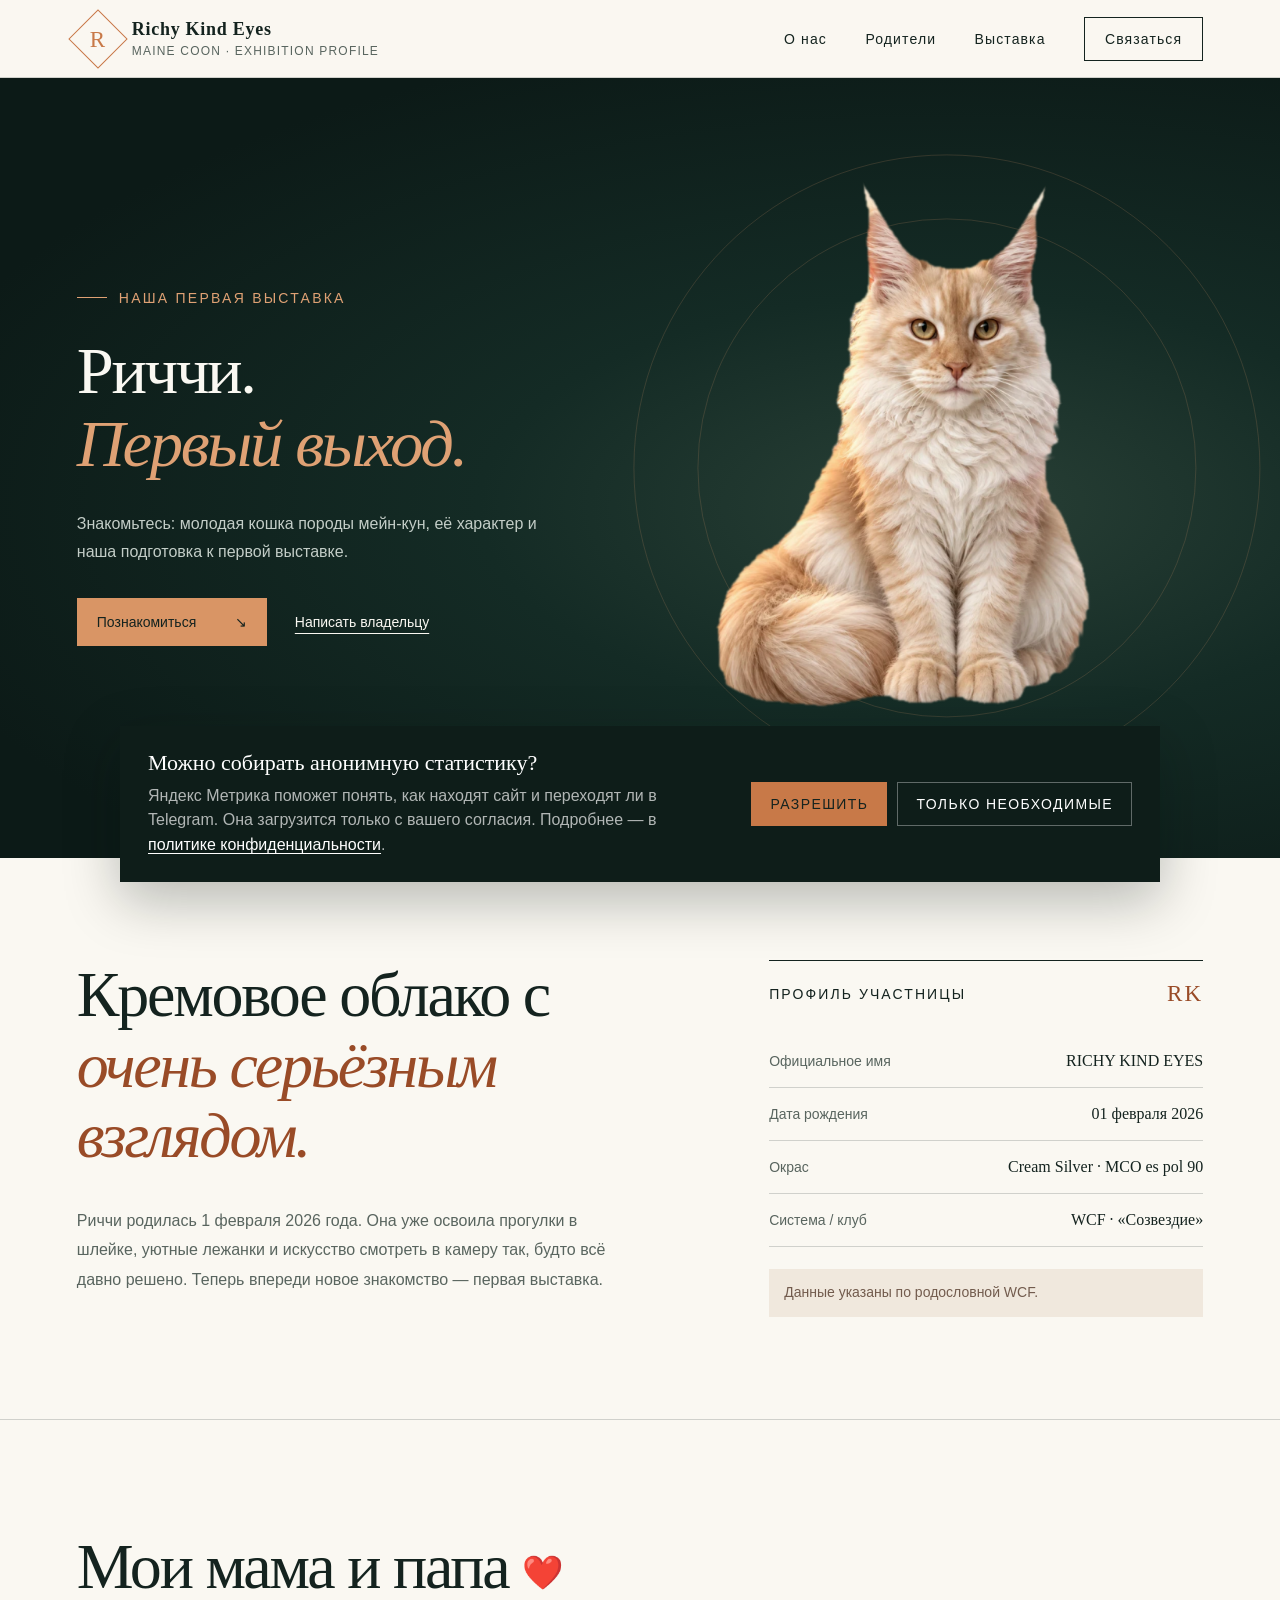
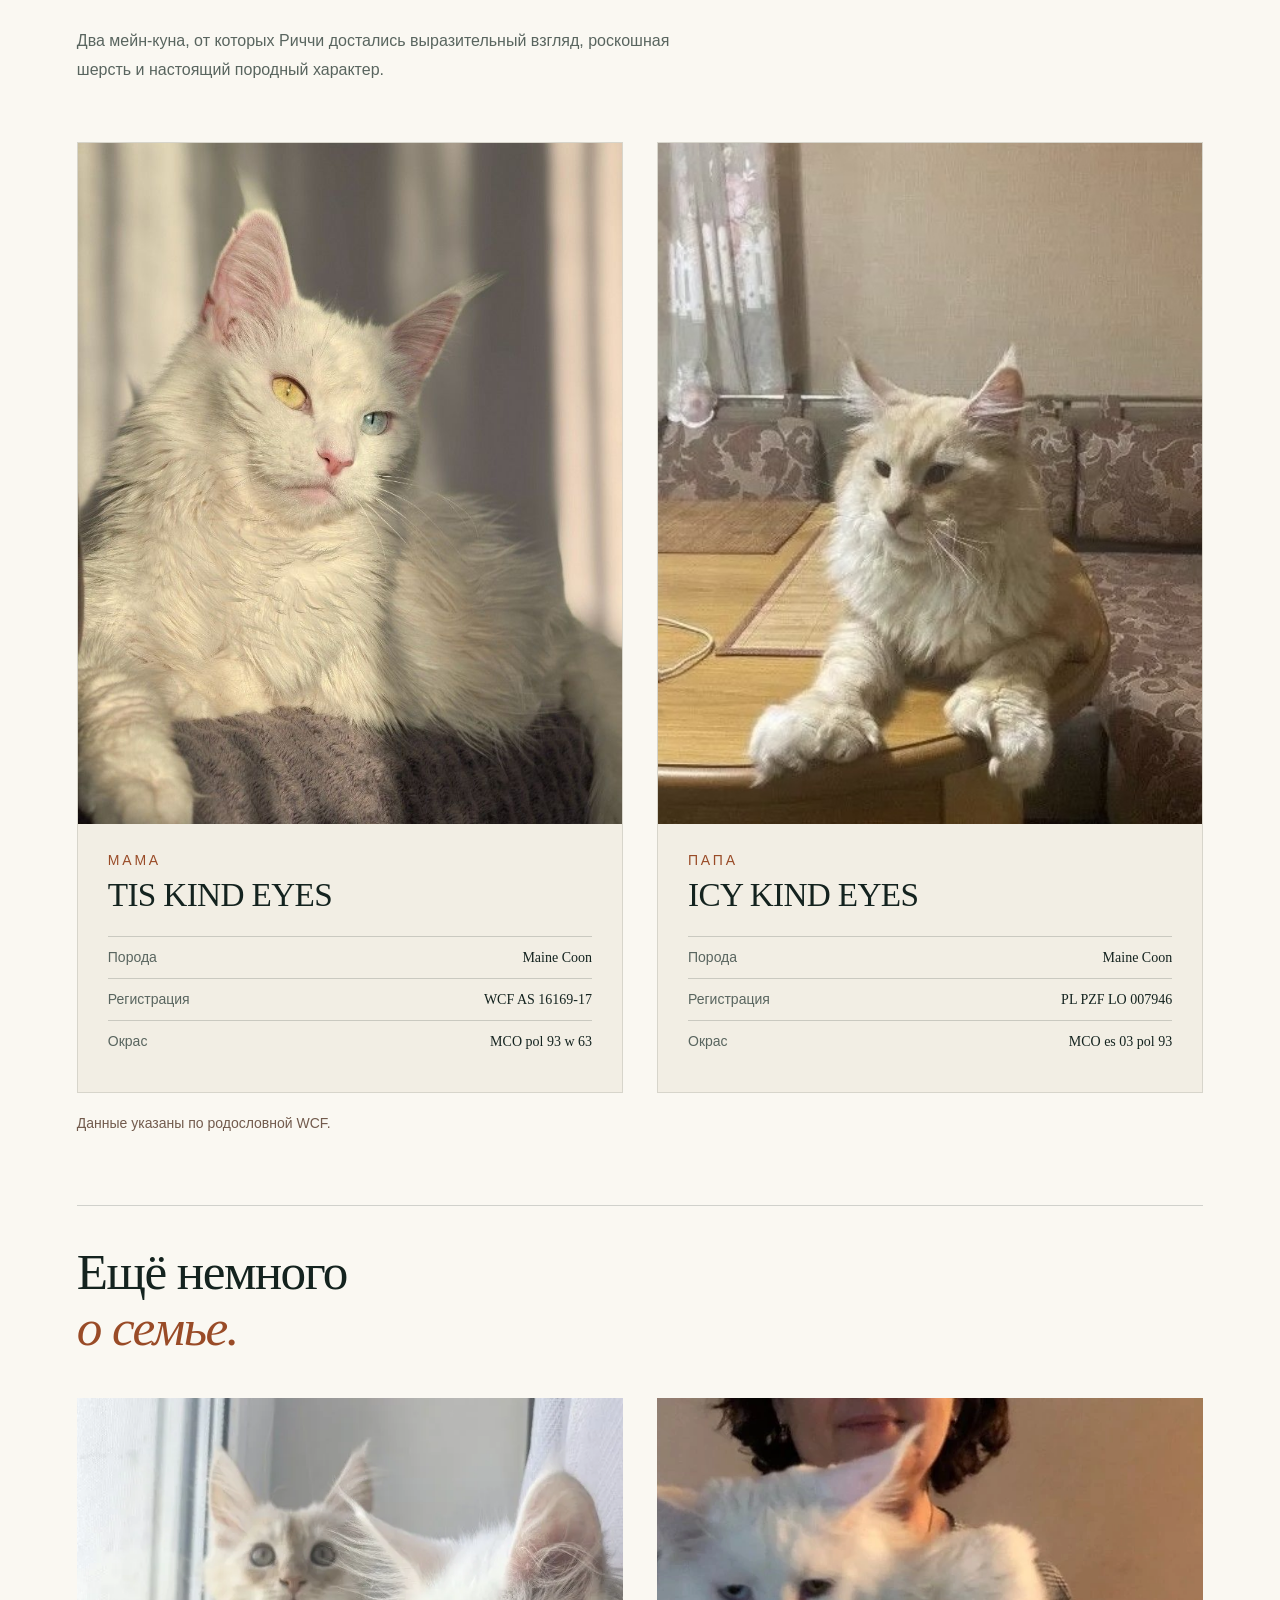
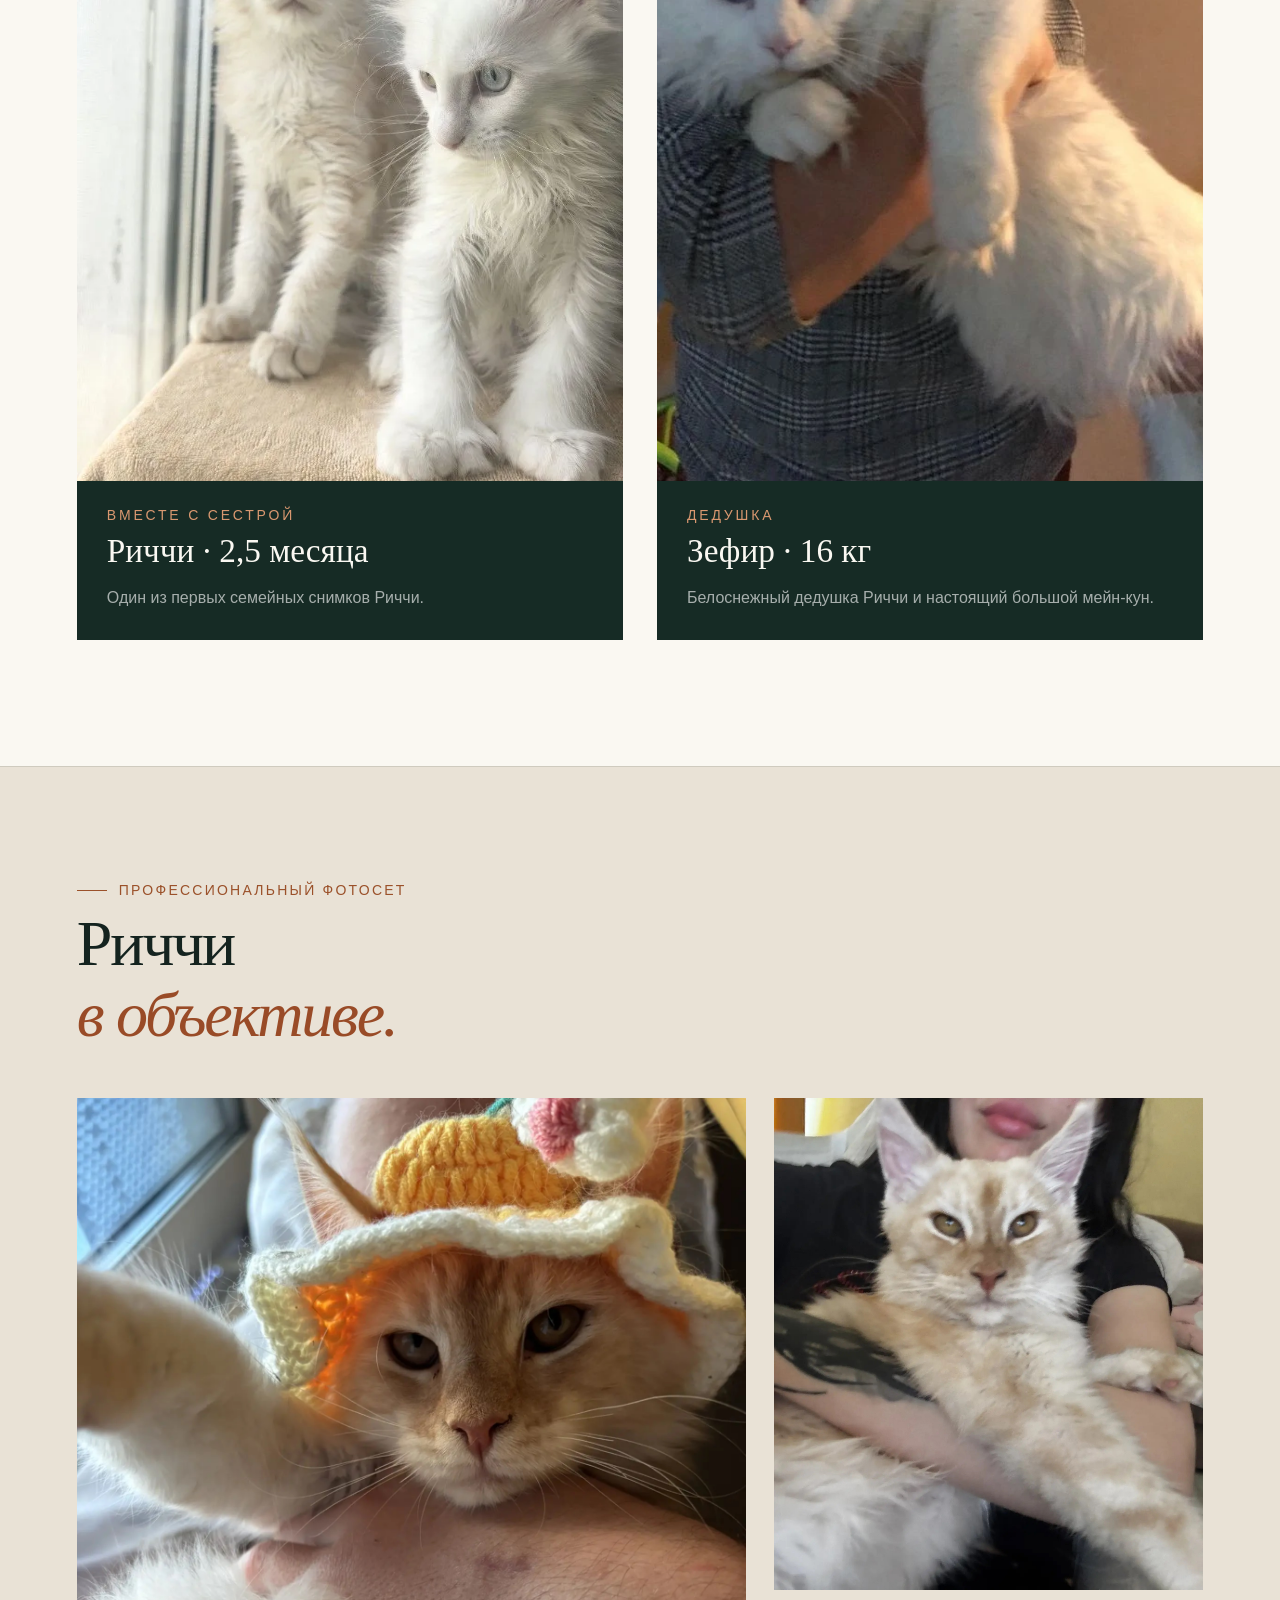
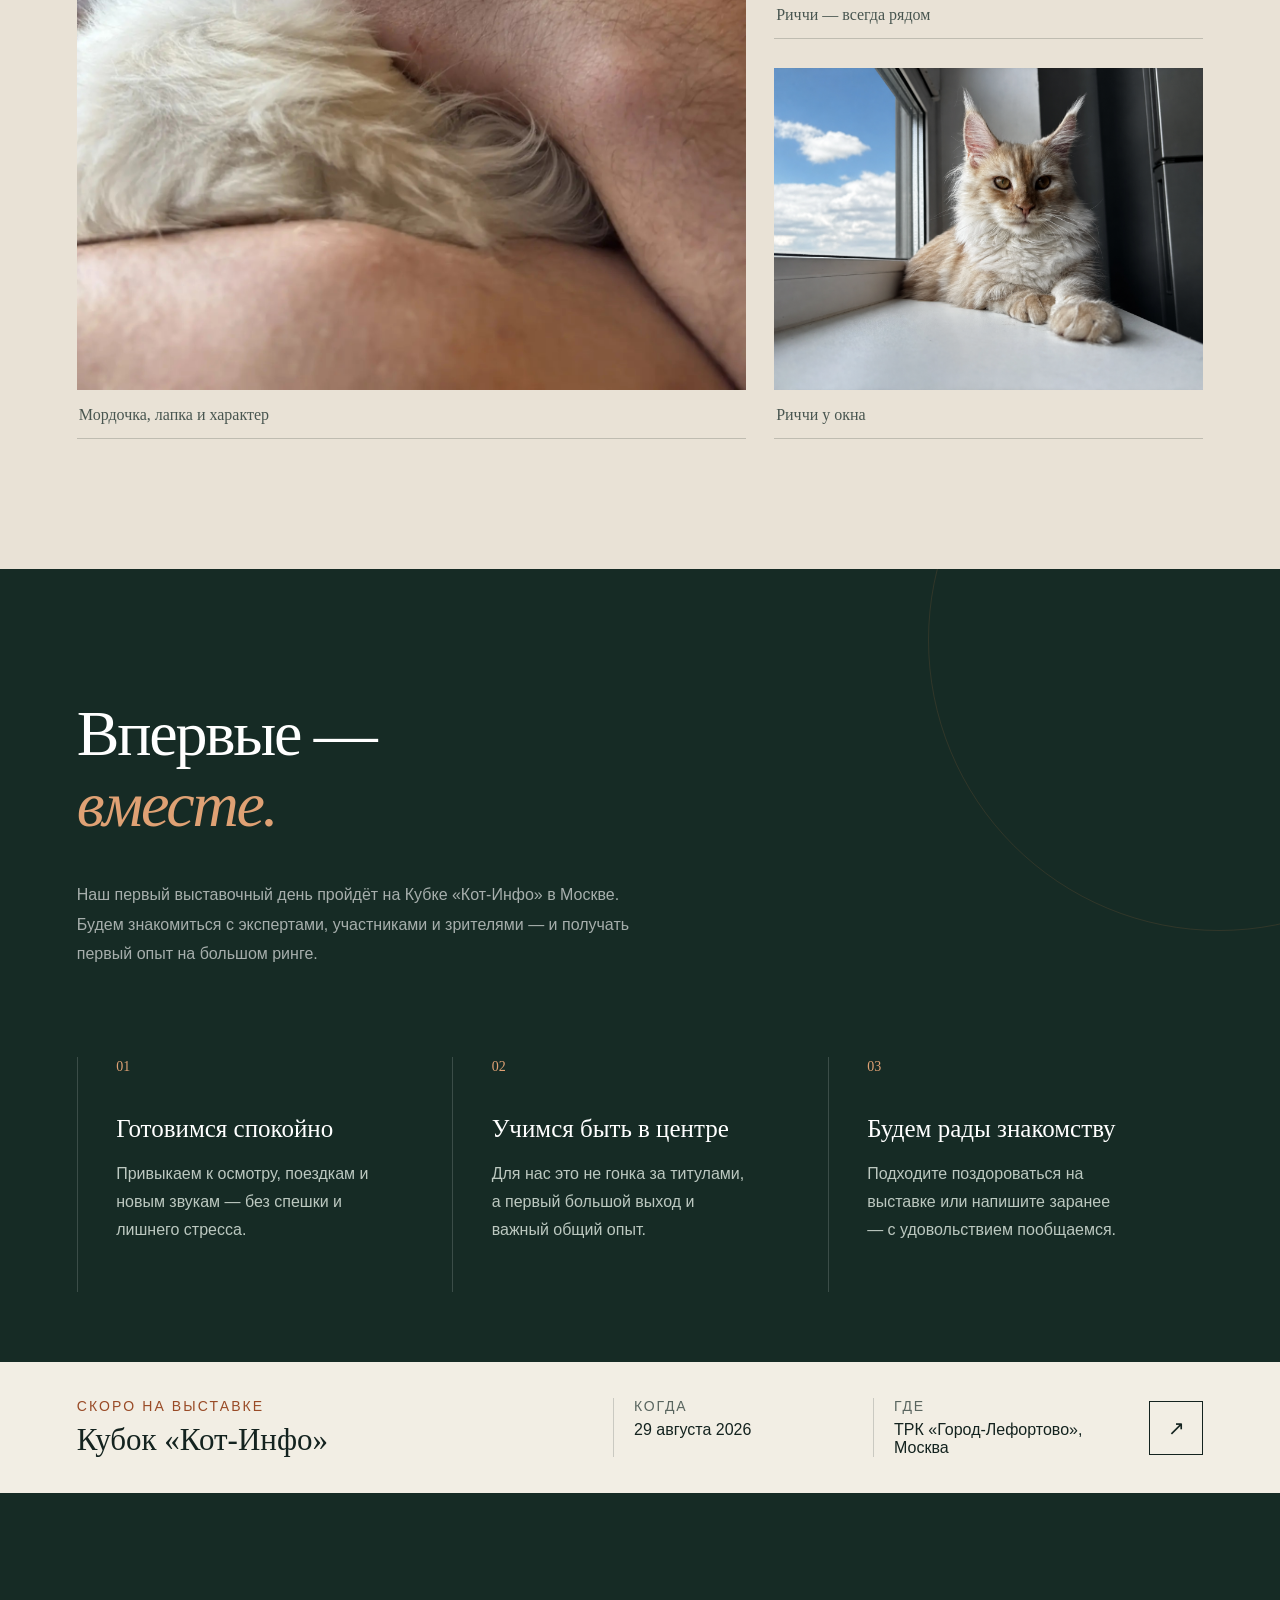
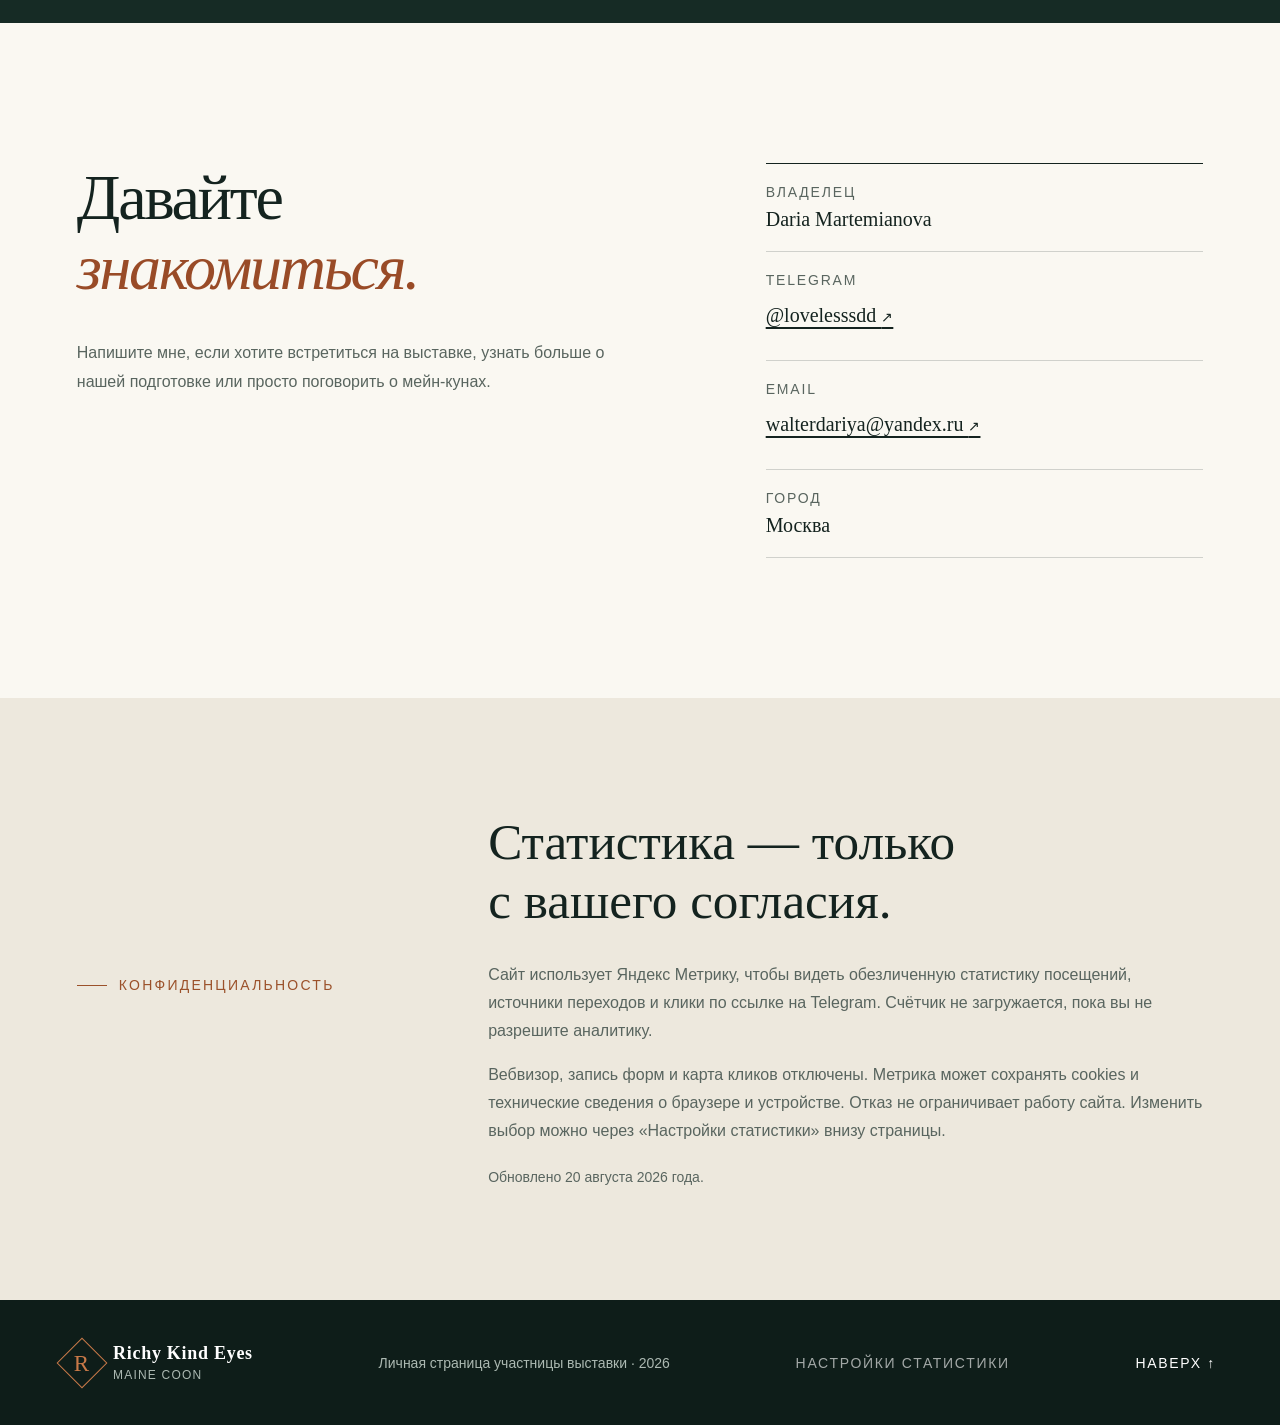
==== commit 9e886347: "Publish refined Richy design and accessible interactive mascot" ====
--- a/index.html
+++ b/index.html
@@ -11,7 +11,7 @@
     />
     <link rel="canonical" href="https://richykindeyespussycat.ru/" />
     <link rel="icon" href="./favicon.svg?v=rk-20260820" type="image/svg+xml" />
-    <link rel="stylesheet" href="./styles.css?v=richy-ux-20260908" />
+    <link rel="stylesheet" href="./styles.css?v=richy-craft-20260908" />
 
     <meta property="og:type" content="website" />
     <meta property="og:locale" content="ru_RU" />
@@ -30,7 +30,7 @@
   <body>
     <main>
       <header class="site-header">
-        <a class="wordmark" href="#top" aria-label="В начало страницы">
+        <a class="wordmark" href="#top" aria-label="Richy Kind Eyes: в начало страницы">
           <span class="wordmark-mark"><i>R</i></span>
           <span>
             <strong>Richy Kind Eyes</strong>
@@ -50,17 +50,14 @@
         <div class="hero-atmosphere" aria-hidden="true">
           <i class="hero-orbit hero-orbit-one"></i>
           <i class="hero-orbit hero-orbit-two"></i>
-          <i class="hero-spark hero-spark-one"></i>
-          <i class="hero-spark hero-spark-two"></i>
         </div>
 
         <div class="hero-copy">
           <p class="eyebrow"><span></span> Наша первая выставка</p>
           <h1>Риччи.<em>Первый выход.</em></h1>
           <p class="hero-lead">
-            Мы с Риччи впервые выходим на выставочный ринг. Эта страница —
-            короткое знакомство с молодой кошкой породы мейн-кун и нашей
-            общей подготовкой к дебюту.
+            Знакомьтесь: молодая кошка породы мейн-кун, её характер
+            и наша подготовка к первой выставке.
           </p>
           <div class="hero-actions">
             <a class="button button-primary" href="#about">
@@ -71,21 +68,22 @@
         </div>
 
         <div class="richy-stage">
-          <div class="richy-halo" aria-hidden="true"></div>
-          <button class="richy-mascot" type="button" aria-label="Погладить Риччи">
-            <span class="richy-breath">
+          <button class="richy-mascot" type="button" aria-label="Погладить Риччи" aria-describedby="richy-hint">
+            <span class="richy-response"><span class="richy-breath">
               <img
                 src="./richy-mascot-v4.webp"
+                srcset="./richy-mascot-v4-480.webp 480w, ./richy-mascot-v4-720.webp 720w, ./richy-mascot-v4.webp 1100w"
+                sizes="(max-width: 700px) clamp(180px, 30svh, 300px), (max-width: 1600px) 44vw, 660px"
                 alt="Интерактивный маскот мейн-куна Риччи"
                 width="1100"
                 height="1100"
                 fetchpriority="high"
                 draggable="false"
               />
-            </span>
+            </span></span>
           </button>
           <div class="motion-controls">
-            <p class="interaction-hint">Нажмите на Риччи, чтобы погладить</p>
+            <p class="interaction-hint" id="richy-hint" aria-live="polite">Нажмите на Риччи, чтобы погладить</p>
             <button type="button" class="motion-toggle" aria-pressed="false">Пауза анимации</button>
           </div>
         </div>
@@ -93,9 +91,7 @@
       </section>
 
       <section class="intro section-shell" id="about">
-        <div class="section-label">Знакомство</div>
         <div class="intro-copy">
-          <p class="eyebrow"><span></span> Участница</p>
           <h2>Кремовое облако с <em>очень серьёзным взглядом.</em></h2>
           <p>
             Риччи родилась 1 февраля 2026 года. Она уже освоила прогулки в
@@ -118,9 +114,7 @@
 
       <section class="parents-section" id="parents" aria-labelledby="parents-title">
         <div class="parents-heading section-shell">
-          <div class="section-label">Родословная</div>
           <div>
-            <p class="eyebrow"><span></span> Семья Риччи</p>
             <h2 id="parents-title">Мои мама и папа <span aria-hidden="true">❤️</span></h2>
           </div>
           <p>
@@ -176,7 +170,6 @@
 
         <div class="family-album section-shell" aria-labelledby="family-album-title">
           <div class="family-album-heading">
-            <p class="eyebrow"><span></span> Семейный альбом</p>
             <h3 id="family-album-title">Ещё немного <em>о семье.</em></h3>
           </div>
           <div class="family-album-grid">
@@ -231,7 +224,7 @@
               height="1920"
               loading="lazy"
             />
-            <figcaption><span>01</span> Мордочка, лапка и характер</figcaption>
+            <figcaption>Мордочка, лапка и характер</figcaption>
           </figure>
           <figure class="gallery-card gallery-card-right-top">
             <img
@@ -241,7 +234,7 @@
               height="1920"
               loading="lazy"
             />
-            <figcaption><span>02</span> Риччи — всегда рядом</figcaption>
+            <figcaption>Риччи — всегда рядом</figcaption>
           </figure>
           <figure class="gallery-card gallery-card-right-bottom">
             <img
@@ -251,16 +244,14 @@
               height="1086"
               loading="lazy"
             />
-            <figcaption><span>03</span> Риччи у окна</figcaption>
+            <figcaption>Риччи у окна</figcaption>
           </figure>
         </div>
       </section>
 
       <section class="show-section" id="show">
         <div class="show-heading section-shell">
-          <div class="section-label">Наш путь</div>
           <div>
-            <p class="eyebrow light"><span></span> Дебют</p>
             <h2>Впервые — <em>вместе.</em></h2>
           </div>
           <p class="show-intro">
@@ -302,7 +293,6 @@
 
       <section class="contact section-shell" id="contact">
         <div class="contact-main">
-          <p class="eyebrow"><span></span> Контакты</p>
           <h2>Давайте <em>знакомиться.</em></h2>
           <p>
             Напишите мне, если хотите встретиться на выставке, узнать больше
@@ -363,7 +353,7 @@
         <a class="back-top" href="#top">Наверх ↑</a>
       </footer>
     </main>
-    <script src="./interactive-richy.js?v=richy-ux-20260908"></script>
-    <script src="./analytics.js?v=20260820"></script>
+    <script type="module" src="./interactive-richy.js?v=richy-craft-20260908"></script>
+    <script src="./analytics.js?v=richy-craft-20260908"></script>
   </body>
 </html>
--- a/styles.css
+++ b/styles.css
@@ -7,7 +7,10 @@
   --paper: #faf8f2;
   --copper: #c87948;
   --line: rgba(20, 35, 31, 0.18);
-  --muted: #65716d;
+  --muted: #59655f;
+  --copper-ink: #994b27;
+  --ease-out: cubic-bezier(0.23, 1, 0.32, 1);
+  --page-gutter: max(clamp(24px, 6vw, 96px), calc((100vw - 1440px) / 2));
   --serif: "Iowan Old Style", "Palatino Linotype", Palatino, Georgia, serif;
 }
 
@@ -44,11 +47,11 @@
   background: rgba(250, 248, 242, 0.93);
   border-bottom: 1px solid var(--line);
   display: flex;
-  min-height: 94px;
+  min-height: 78px;
   justify-content: space-between;
   left: 0;
   gap: 24px;
-  padding: 20px clamp(24px, 5vw, 80px);
+  padding: 12px var(--page-gutter);
   position: relative;
   z-index: 10;
 }
@@ -93,7 +96,7 @@
 .wordmark small {
   color: var(--muted);
   font-size: .75rem;
-  letter-spacing: 0.18em;
+  letter-spacing: 0.1em;
   margin-top: 4px;
   text-transform: uppercase;
 }
@@ -111,7 +114,7 @@
 }
 
 .site-header nav a:not(.nav-contact):hover {
-  color: var(--copper);
+  color: var(--copper-ink);
 }
 
 .nav-contact {
@@ -126,11 +129,6 @@
 }
 
 .hero {
-  --richy-rotate: 0deg;
-  --richy-x: 0px;
-  --richy-y: 0px;
-  --scene-x: 0px;
-  --scene-y: 0px;
   background: radial-gradient(ellipse at 74% 55%, #294036 0%, #142b25 35%, #0c1a17 80%);
   color: var(--paper);
   display: grid;
@@ -138,9 +136,9 @@
   align-items: center;
   gap: clamp(24px, 4vw, 64px);
   isolation: isolate;
-  min-height: calc(100svh - 94px);
+  min-height: min(780px, calc(100svh - 78px));
   overflow: clip;
-  padding: 48px clamp(24px, 6.2vw, 100px);
+  padding: 40px var(--page-gutter);
   position: relative;
 }
 
@@ -158,12 +156,11 @@
   left: 74%;
   position: absolute;
   top: 50%;
-  transform: translate(calc(-50% + var(--scene-x)), calc(-50% + var(--scene-y)));
+  transform: translate(-50%, -50%);
 }
 
 .hero-orbit-one { width: min(49vw, 740px); aspect-ratio: 1; }
 .hero-orbit-two { width: min(39vw, 600px); aspect-ratio: 1; }
-.hero-spark { display: none; }
 
 .hero-copy { min-width: 0; position: relative; z-index: 2; }
 .hero .eyebrow { color: #dfa174; }
@@ -172,7 +169,7 @@
   align-items: center;
   color: #9b512a;
   display: flex;
-  font-size: .75rem;
+  font-size: .875rem;
   gap: 12px;
   letter-spacing: .16em;
   margin: 0 0 28px;
@@ -191,12 +188,12 @@
   letter-spacing: -.035em;
   margin: 0;
 }
-.hero h1 { font-size: clamp(3rem, 5.4vw, 5.875rem); line-height: 1.02; }
+.hero h1 { font-size: clamp(3rem, 5.2vw, 5.875rem); line-height: 1.1; }
 .hero h1 em,
 .intro h2 em,
 .show-section h2 em,
 .contact h2 em {
-  color: var(--copper);
+  color: var(--copper-ink);
   display: block;
   font-weight: 400;
 }
@@ -224,7 +221,9 @@
   min-width: 190px;
   padding: 14px 20px;
 }
-.button-primary { background: #d99565; color: #14231f; transition: background 180ms ease; }
+.button-primary { background: #d99565; color: #14231f; transition: background 180ms ease, transform 160ms var(--ease-out); }
+.button-primary:active { transform: scale(.97); }
+.hero h1 em, .show-section h2 em { color: #dfa174; }
 .button-primary:hover { background: #efb58d; }
 .text-link {
   display: inline-flex;
@@ -237,12 +236,6 @@
 .text-link:hover { text-decoration-thickness: 2px; }
 
 .richy-stage { min-width: 0; position: relative; z-index: 1; }
-.richy-halo {
-  background: radial-gradient(circle, rgba(224,162,119,.18), transparent 69%);
-  inset: 0;
-  position: absolute;
-  pointer-events: none;
-}
 .richy-mascot {
   appearance: none;
   background: none;
@@ -254,7 +247,6 @@
   aspect-ratio: 1;
   position: relative;
   margin: 0 auto;
-  transform: translate3d(var(--richy-x), var(--richy-y), 0) rotate(var(--richy-rotate));
   transform-origin: 52% 90%;
   width: min(100%, 660px);
   -webkit-tap-highlight-color: transparent;
@@ -275,7 +267,7 @@
   width: 100%;
 }
 .motion-controls { display: flex; align-items: center; justify-content: center; flex-wrap: wrap; gap: 0 16px; }
-.interaction-hint { color: #b9c6be; font-size: .75rem; line-height: 1.5; margin: 0; }
+.interaction-hint { color: #c3cdc7; font-size: .8125rem; line-height: 1.5; margin: 0; }
 .motion-toggle {
   appearance: none;
   background: transparent;
@@ -283,39 +275,30 @@
   color: #e9c6ad;
   cursor: pointer;
   font: inherit;
-  font-size: .75rem;
+  font-size: .875rem;
   min-height: 44px;
   padding: 10px 4px;
   text-decoration: underline;
   text-underline-offset: 4px;
 }
 .motion-toggle[aria-pressed="true"] { color: white; text-decoration-style: double; }
-.is-motion-paused { --richy-x: 0px !important; --richy-y: 0px !important; --richy-rotate: 0deg !important; --scene-x: 0px !important; --scene-y: 0px !important; }
-.is-motion-paused .richy-breath { animation: none; }
-.is-richy-reacting:not(.is-motion-paused) .richy-breath { animation: richy-curious 720ms ease; }
+.richy-response { display: block; height: 100%; transform-origin: 52% 90%; transition: transform 240ms var(--ease-out); }
+.is-motion-paused .richy-breath { animation-play-state: paused; }
+.is-richy-reacting:not(.is-motion-paused) .richy-response { transform: translateY(-6px) rotate(-1.2deg) scale(1.015); }
+.is-motion-paused .richy-response { transform: none; transition: none; }
 @keyframes richy-breathe { 0%,100% { transform: translateY(0); } 50% { transform: translateY(-5px); } }
-@keyframes richy-curious { 0%,100% { transform: translateY(0) rotate(0); } 35% { transform: translateY(-13px) rotate(-1.8deg); } 62% { transform: translateY(-5px) rotate(1.1deg); } }
 
 .section-shell {
-  padding-left: clamp(24px, 7vw, 112px);
-  padding-right: clamp(24px, 7vw, 112px);
-}
-
-.section-label {
-  color: #9b8272;
-  font-size: .75rem;
-  letter-spacing: 0.18em;
-  text-transform: uppercase;
-  writing-mode: vertical-rl;
+  padding-left: var(--page-gutter);
+  padding-right: var(--page-gutter);
 }
 
 .intro {
   align-items: start;
   display: grid;
   gap: clamp(36px, 7vw, 110px);
-  grid-template-columns: 22px minmax(0, 1fr) minmax(320px, 0.72fr);
-  padding-bottom: 138px;
-  padding-top: 138px;
+  grid-template-columns: minmax(0, 1fr) minmax(320px, 0.72fr);
+  padding-block: clamp(72px, 8vw, 116px);
 }
 
 .intro h2,
@@ -324,7 +307,7 @@
 .show-section h2,
 .contact h2 {
   font-size: clamp(46px, 5vw, 76px);
-  line-height: 1.02;
+  line-height: 1.1;
 }
 
 .intro-copy > p:last-child,
@@ -345,14 +328,14 @@
 .profile-heading {
   align-items: center;
   display: flex;
-  font-size: .75rem;
+  font-size: .875rem;
   justify-content: space-between;
   letter-spacing: 0.15em;
   text-transform: uppercase;
 }
 
 .profile-heading strong {
-  color: var(--copper);
+  color: var(--copper-ink);
   font-family: var(--serif);
   font-size: 23px;
   font-weight: 400;
@@ -389,8 +372,8 @@
 
 .pedigree-note {
   background: #f0e8dd;
-  color: #846d5e;
-  font-size: .75rem;
+  color: #725b4d;
+  font-size: .875rem;
   line-height: 1.55;
   margin: 22px 0 0;
   padding: 13px 15px;
@@ -403,16 +386,10 @@
 }
 
 .parents-heading {
-  align-items: end;
-  display: grid;
-  gap: clamp(36px, 6vw, 92px);
-  grid-template-columns: 22px minmax(0, 1fr) minmax(260px, 0.52fr);
+  display: block;
   margin-bottom: 58px;
 }
 
-.parents-heading .eyebrow {
-  margin-bottom: 20px;
-}
 
 .parents-section h2 span {
   display: inline-block;
@@ -425,8 +402,8 @@
   color: var(--muted);
   font-size: 1rem;
   line-height: 1.8;
-  margin: 0 0 5px;
-  max-width: 410px;
+  margin: 24px 0 0;
+  max-width: 620px;
 }
 
 .parents-grid {
@@ -467,9 +444,9 @@
 }
 
 .parent-role {
-  color: var(--copper);
-  display: block;
-  font-size: .75rem;
+  color: var(--copper-ink);
+  display: block;
+  font-size: .875rem;
   letter-spacing: 0.2em;
   text-transform: uppercase;
 }
@@ -502,7 +479,7 @@
 
 .parent-card dt {
   color: var(--muted);
-  font-size: .75rem;
+  font-size: .875rem;
 }
 
 .parent-card dd {
@@ -512,8 +489,8 @@
 }
 
 .parents-note {
-  color: #8a7567;
-  font-size: .75rem;
+  color: #725b4d;
+  font-size: .875rem;
   letter-spacing: 0.08em;
   margin-bottom: 0;
   margin-top: 22px;
@@ -525,29 +502,24 @@
 }
 
 .family-album-heading {
-  align-items: end;
   border-top: 1px solid var(--line);
-  display: flex;
-  justify-content: space-between;
+  display: block;
   padding-top: 38px;
 }
 
-.family-album-heading .eyebrow {
-  margin: 0 0 8px;
-}
 
 .family-album-heading h3 {
   font-family: var(--serif);
   font-size: clamp(34px, 4vw, 58px);
   font-weight: 400;
   letter-spacing: -0.03em;
-  line-height: 1;
+  line-height: 1.1;
   margin: 0;
-  text-align: right;
+  text-align: left;
 }
 
 .family-album-heading h3 em {
-  color: var(--copper);
+  color: var(--copper-ink);
   display: block;
   font-weight: 400;
 }
@@ -593,7 +565,7 @@
 .family-story figcaption > span {
   color: #d99870;
   display: block;
-  font-size: .75rem;
+  font-size: .875rem;
   letter-spacing: 0.2em;
   margin-bottom: 9px;
   text-transform: uppercase;
@@ -621,10 +593,8 @@
 }
 
 .gallery-heading {
-  align-items: end;
-  display: flex;
-  justify-content: space-between;
-  margin-bottom: 64px;
+  display: block;
+  margin-bottom: 48px;
 }
 
 .gallery-heading .eyebrow {
@@ -633,12 +603,12 @@
 
 .gallery-section h2 {
   font-size: clamp(46px, 5vw, 76px);
-  line-height: 1.02;
-  text-align: right;
+  line-height: 1.1;
+  text-align: left;
 }
 
 .gallery-section h2 em {
-  color: var(--copper);
+  color: var(--copper-ink);
   display: block;
   font-weight: 400;
 }
@@ -687,12 +657,6 @@
   padding: 16px 2px 14px;
 }
 
-.gallery-card figcaption span {
-  color: var(--copper);
-  font-family: Inter, "Helvetica Neue", Arial, sans-serif;
-  font-size: .75rem;
-  letter-spacing: 0.12em;
-}
 
 .show-section {
   background: var(--forest);
@@ -714,21 +678,11 @@
 }
 
 .show-heading {
-  align-items: start;
-  display: grid;
-  gap: clamp(36px, 7vw, 110px);
-  grid-template-columns: 22px minmax(0, 1fr) minmax(280px, 0.55fr);
+  display: block;
   position: relative;
   z-index: 1;
 }
 
-.show-heading .section-label {
-  color: rgba(255, 255, 255, 0.4);
-}
-
-.eyebrow.light {
-  color: #d79a72;
-}
 
 .show-intro {
   color: rgba(255, 255, 255, 0.62);
@@ -739,7 +693,7 @@
   display: grid;
   grid-template-columns: repeat(3, 1fr);
   margin-top: 88px;
-  padding-left: calc(clamp(24px, 7vw, 112px) + 132px);
+  padding-left: var(--page-gutter);
 }
 
 .step {
@@ -749,7 +703,7 @@
 }
 
 .step > span {
-  color: var(--copper);
+  color: #dfa174;
   font-family: var(--serif);
   font-size: .875rem;
 }
@@ -762,7 +716,7 @@
 }
 
 .step p {
-  color: rgba(255, 255, 255, 0.58);
+  color: #bcc8c0;
   font-size: 1rem;
   line-height: 1.75;
   margin: 0;
@@ -782,8 +736,8 @@
 }
 
 .event-card > div > span {
-  color: var(--copper);
-  font-size: .75rem;
+  color: var(--copper-ink);
+  font-size: .875rem;
   letter-spacing: 0.15em;
   text-transform: uppercase;
 }
@@ -809,7 +763,7 @@
 
 .event-card dt {
   color: var(--muted);
-  font-size: .75rem;
+  font-size: .875rem;
   letter-spacing: 0.13em;
   text-transform: uppercase;
 }
@@ -861,7 +815,7 @@
 
 .contact-list span {
   color: var(--muted);
-  font-size: .75rem;
+  font-size: .875rem;
   letter-spacing: 0.13em;
   margin-bottom: 8px;
   text-transform: uppercase;
@@ -879,7 +833,7 @@
 }
 
 .contact-list a:hover {
-  color: var(--copper);
+  color: var(--copper-ink);
 }
 
 .contact-list a i {
@@ -901,7 +855,7 @@
   font-family: var(--serif);
   font-size: clamp(34px, 4vw, 58px);
   font-weight: 400;
-  line-height: 0.98;
+  line-height: 1.15;
   margin: 0 0 30px;
   max-width: 780px;
 }
@@ -920,7 +874,7 @@
 .privacy-section small {
   color: var(--muted);
   display: block;
-  font-size: .75rem;
+  font-size: .875rem;
   letter-spacing: 0.1em;
   margin-top: 24px;
   text-transform: uppercase;
@@ -933,7 +887,7 @@
   color: rgba(255, 255, 255, 0.62);
   cursor: pointer;
   font: inherit;
-  font-size: .75rem;
+  font-size: .875rem;
   letter-spacing: 0.12em;
   min-height: 44px;
   padding: 10px 0;
@@ -1034,12 +988,12 @@
 
 .footer-mark small,
 footer p {
-  color: rgba(255, 255, 255, 0.45);
+  color: #acb9b2;
 }
 
 footer p,
 .back-top {
-  font-size: .75rem;
+  font-size: .875rem;
   letter-spacing: 0.12em;
   text-transform: uppercase;
 }
@@ -1048,23 +1002,18 @@
   .site-header { flex-wrap: wrap; }
   .site-header nav { flex-wrap: wrap; gap: 8px 24px; }
   .hero { gap: 20px; }
-  .parents-heading { grid-template-columns: 22px minmax(0, 1fr); }
-  .parents-heading > p { grid-column: 2; }
 
   .intro,
   .show-heading {
     gap: 45px;
-    grid-template-columns: 22px 1fr;
+    grid-template-columns: minmax(0, 1fr);
   }
 
   .profile-card,
   .show-intro {
-    grid-column: 2;
-  }
-
-  .steps {
-    padding-left: clamp(66px, 11vw, 112px);
-  }
+    grid-column: auto;
+  }
+
 
   .contact {
     gap: 70px;
@@ -1072,16 +1021,24 @@
 }
 
 @media (max-width: 700px) {
-  .site-header { padding: 20px 24px 12px; gap: 16px; }
+  .site-header { padding: 14px 24px 8px; gap: 8px; }
   .site-header nav { width: 100%; gap: 4px; justify-content: space-between; letter-spacing: 0; }
   .site-header nav a { padding: 10px 6px; min-height: 44px; display: inline-flex; align-items: center; }
   .nav-contact { border: 0; text-decoration: underline; text-underline-offset: 4px; }
   .wordmark-mark { height: 34px; width: 34px; }
-  .hero { display: block; min-height: 0; padding: 36px 24px 24px; }
-  .hero h1 { font-size: clamp(2.5rem, 10.5vw, 4rem); }
+  .hero { grid-template-columns: minmax(0, 1fr); gap: 12px; min-height: 0; padding: 24px; }
+  .hero-copy { display: contents; }
+  .hero .eyebrow { display: none; }
+  .hero h1 { grid-row: 1; }
+  .hero .hero-lead { grid-row: 3; margin: 0; line-height: 1.6; }
+  .hero .hero-actions { grid-row: 4; margin: 0; }
+  .richy-mascot { width: clamp(180px, 30svh, 300px); }
+  .hero h1 { font-size: clamp(2.5rem, 9vw, 3.5rem); }
   .hero-lead { margin-top: 24px; }
   .hero-actions { margin-top: 24px; gap: 8px 24px; }
-  .richy-stage { margin: 28px auto 0; max-width: 460px; }
+  .richy-stage { grid-row: 2; margin: 0; width: 100%; }
+  .motion-controls { gap: 0 10px; }
+  .motion-toggle { font-size: .8125rem; }
   .hero-orbit { left: 50%; top: 75%; width: 90vw; }
   .hero-orbit-two { width: 70vw; }
   .profile-card dl > div { flex-wrap: wrap; gap: 8px; }
@@ -1089,10 +1046,6 @@
   .event-card { gap: 20px; }
   .contact-list a { overflow-wrap: anywhere; }
 
-  .section-label {
-    display: none;
-  }
-
   .intro,
   .parents-heading,
   .show-heading {
@@ -1146,9 +1099,6 @@
     padding-top: 32px;
   }
 
-  .family-album-heading .eyebrow {
-    margin-bottom: 20px;
-  }
 
   .family-album-heading h3 {
     text-align: left;
@@ -1289,12 +1239,32 @@
 
 @media (prefers-reduced-motion: reduce) {
   html { scroll-behavior: auto; }
-  .hero { --richy-x: 0px !important; --richy-y: 0px !important; --richy-rotate: 0deg !important; --scene-x: 0px !important; --scene-y: 0px !important; }
-  .richy-breath, .is-richy-reacting .richy-breath { animation: none; }
-  .motion-controls { display: none; }
+  .richy-mascot { transform: none !important; }
+  .richy-breath { animation: none; }
+  .richy-response { transform: none !important; transition: none; }
+  .button:active { transform: none; }
+  .motion-toggle { display: none; }
 }
 
 .site-header nav a, .back-top { min-height: 44px; display: inline-flex; align-items: center; }
 .contact-list a { min-height: 44px; padding-block: 8px; text-decoration: underline; text-underline-offset: 5px; }
 section[id] { scroll-margin-top: 24px; }
 #top { scroll-margin-top: 0; }
+
+::selection { background: #d99565; color: var(--ink); }
+h1, h2, h3 { text-wrap: balance; }
+.profile-card dd, .event-card dd { font-variant-numeric: tabular-nums; }
+@media (hover: hover) and (pointer: fine) {
+  .button-primary:hover span { transform: translate(2px, 2px); }
+  .button-primary span { transition: transform 160ms var(--ease-out); }
+}
+@media (prefers-reduced-motion: reduce) {
+  .button-primary:hover span { transform: none; }
+}
+
+.parents-note, .privacy-section small, footer p { text-transform: none; letter-spacing: 0; }
+@media (max-width: 960px) and (min-width: 701px) {
+  .site-header .wordmark small { display: none; }
+  .site-header { flex-wrap: nowrap; }
+  .site-header nav { gap: 16px; flex-wrap: nowrap; letter-spacing: 0; }
+}
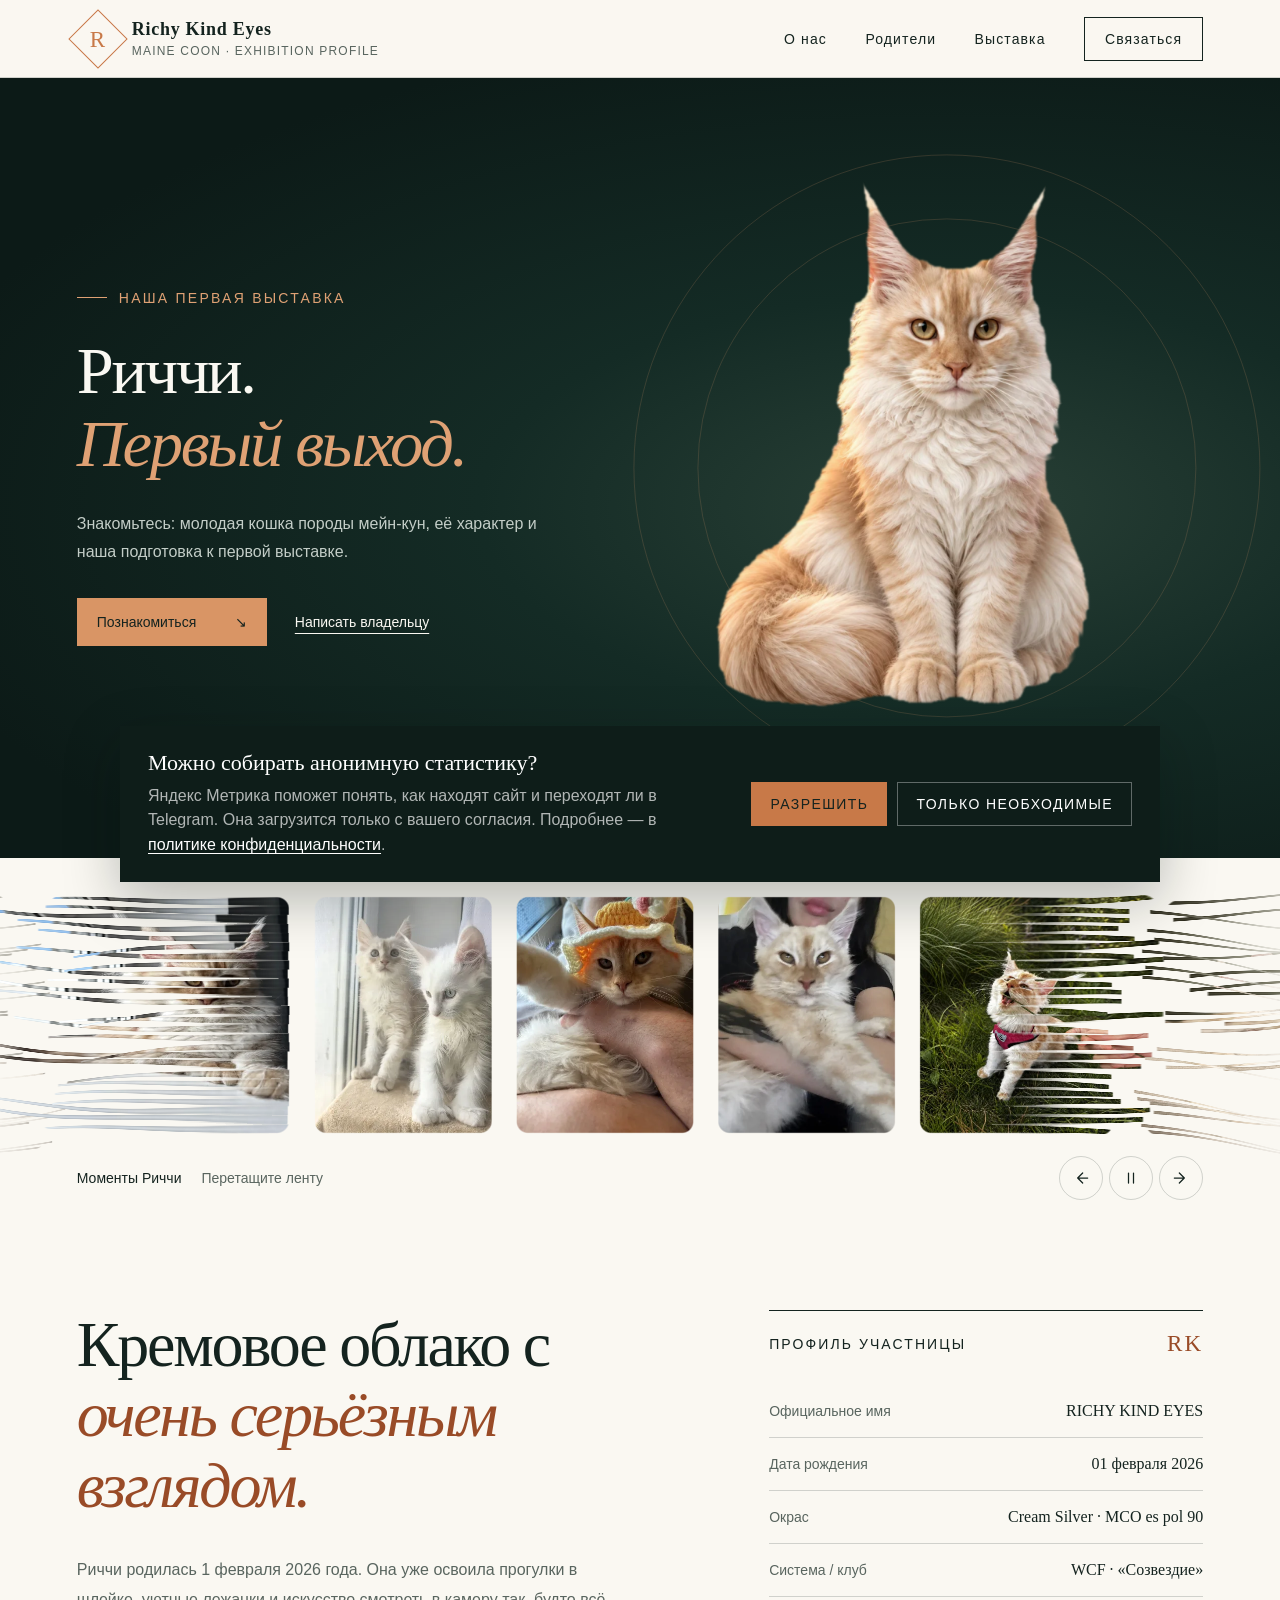
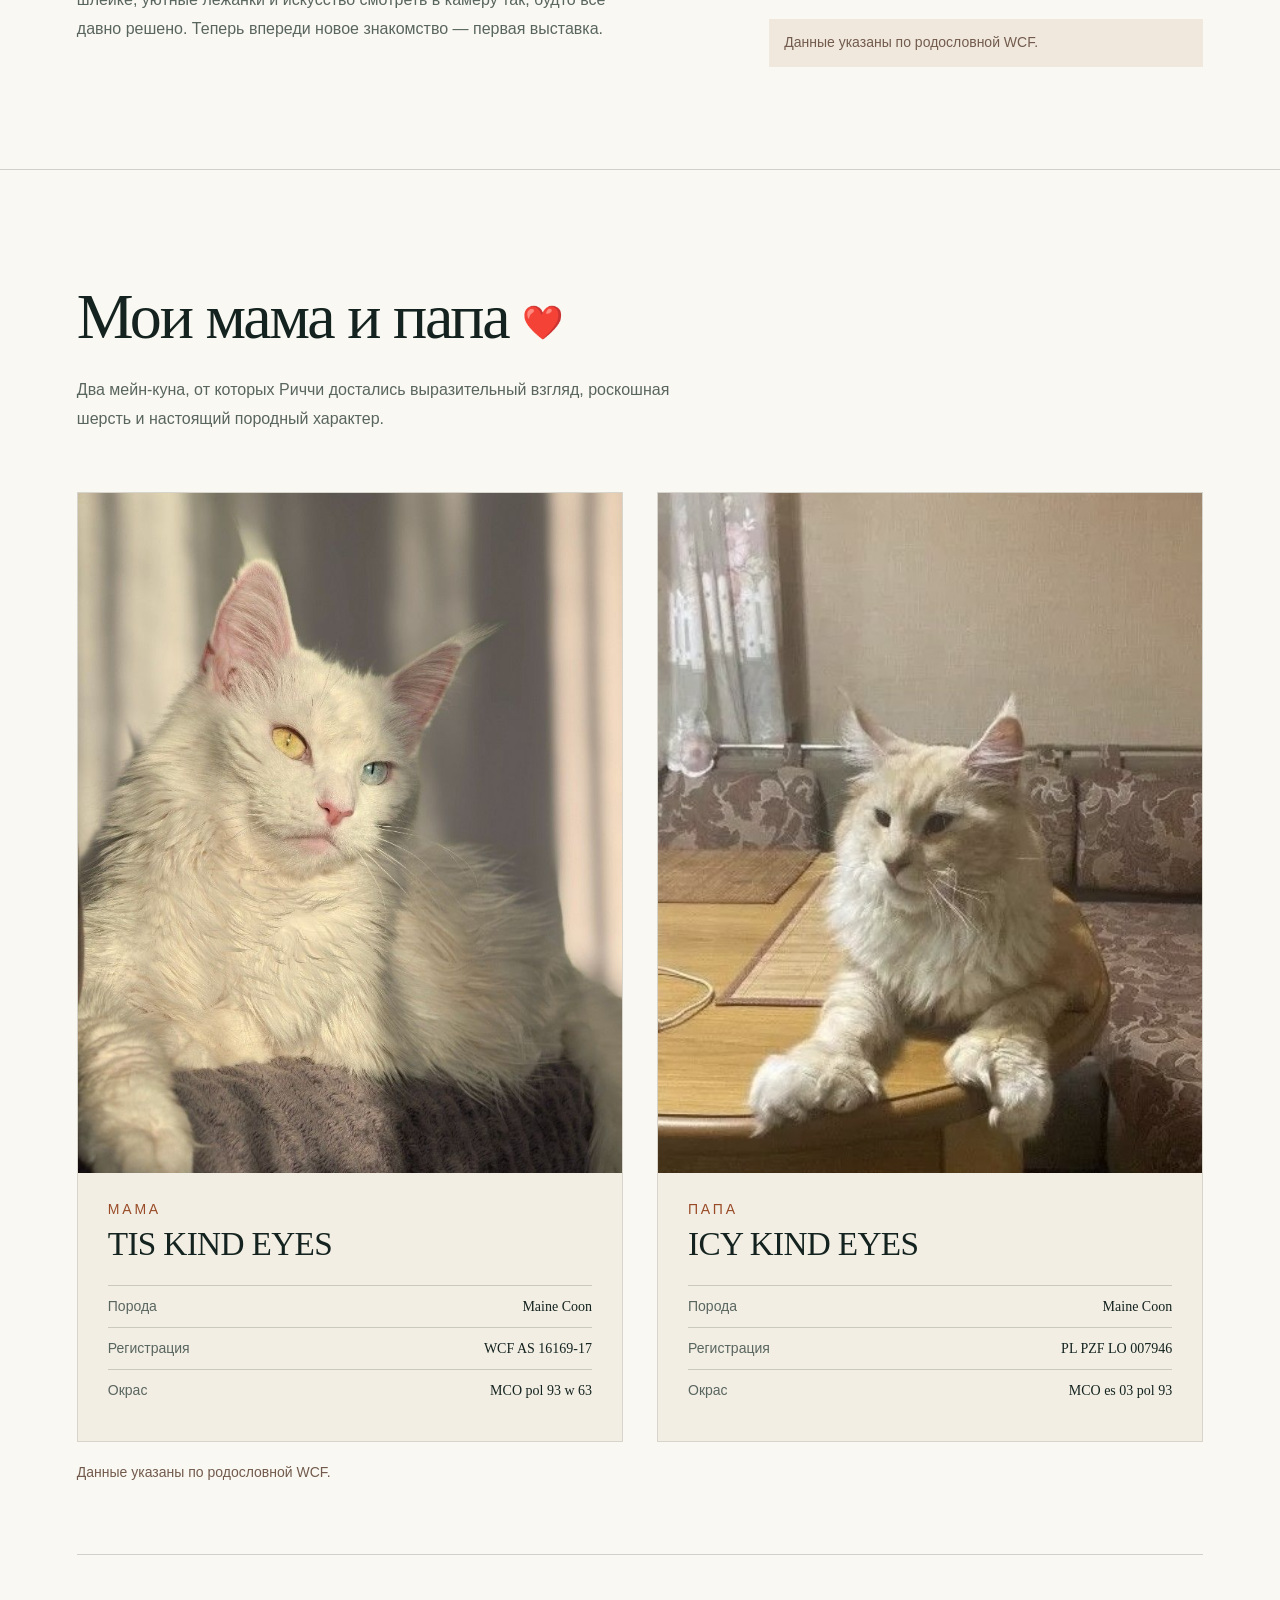
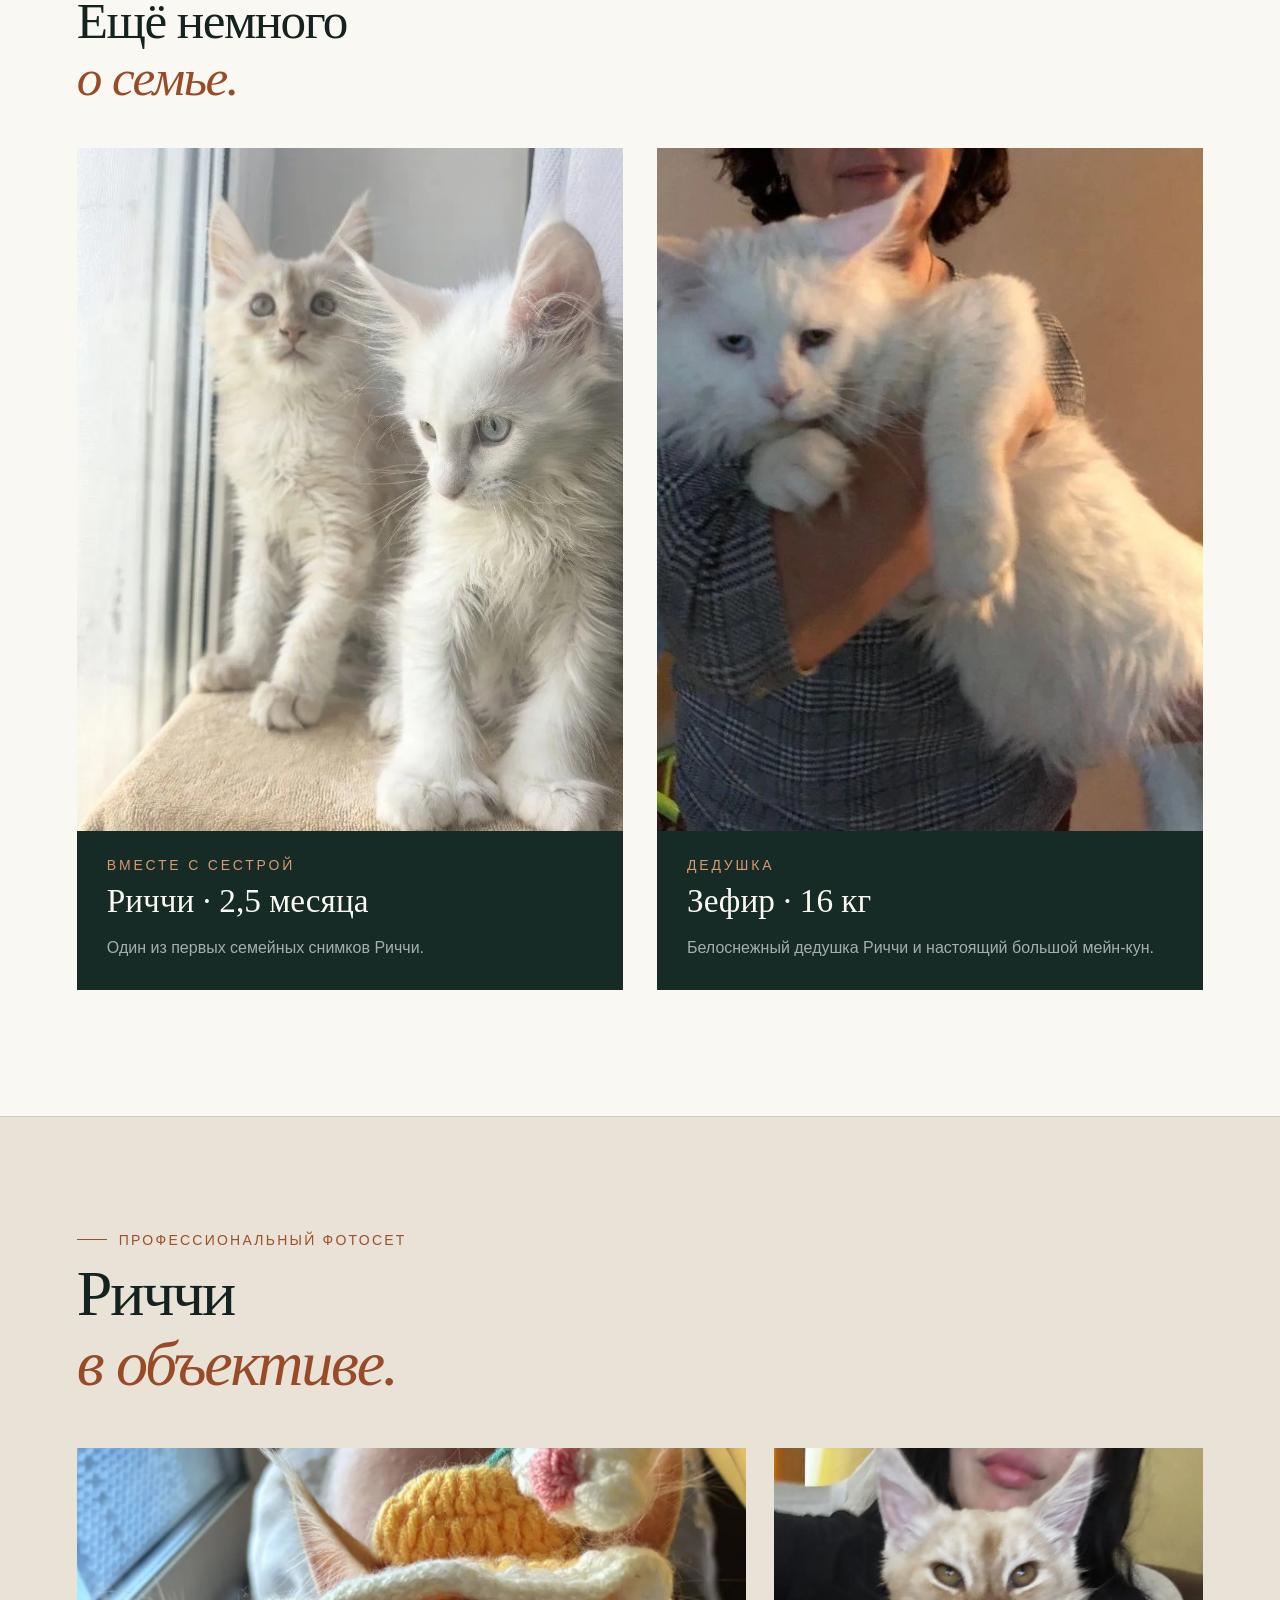
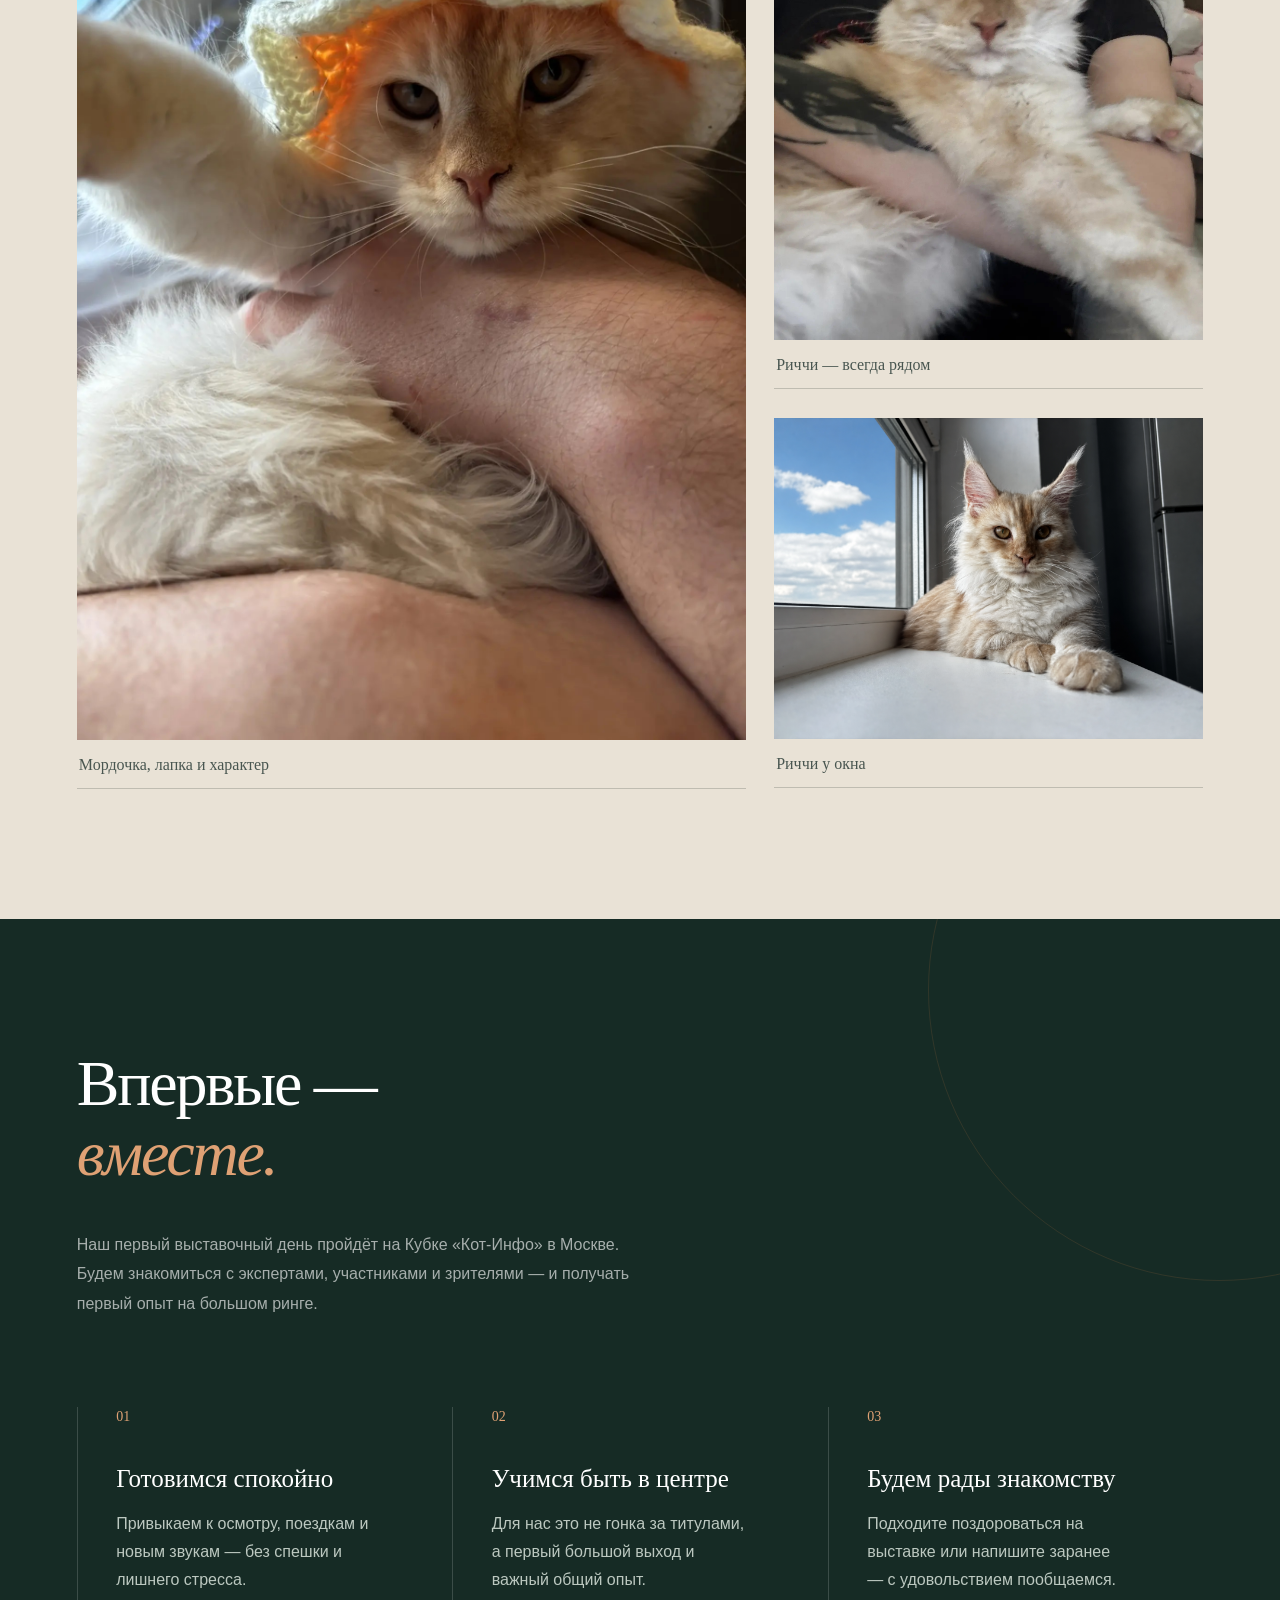
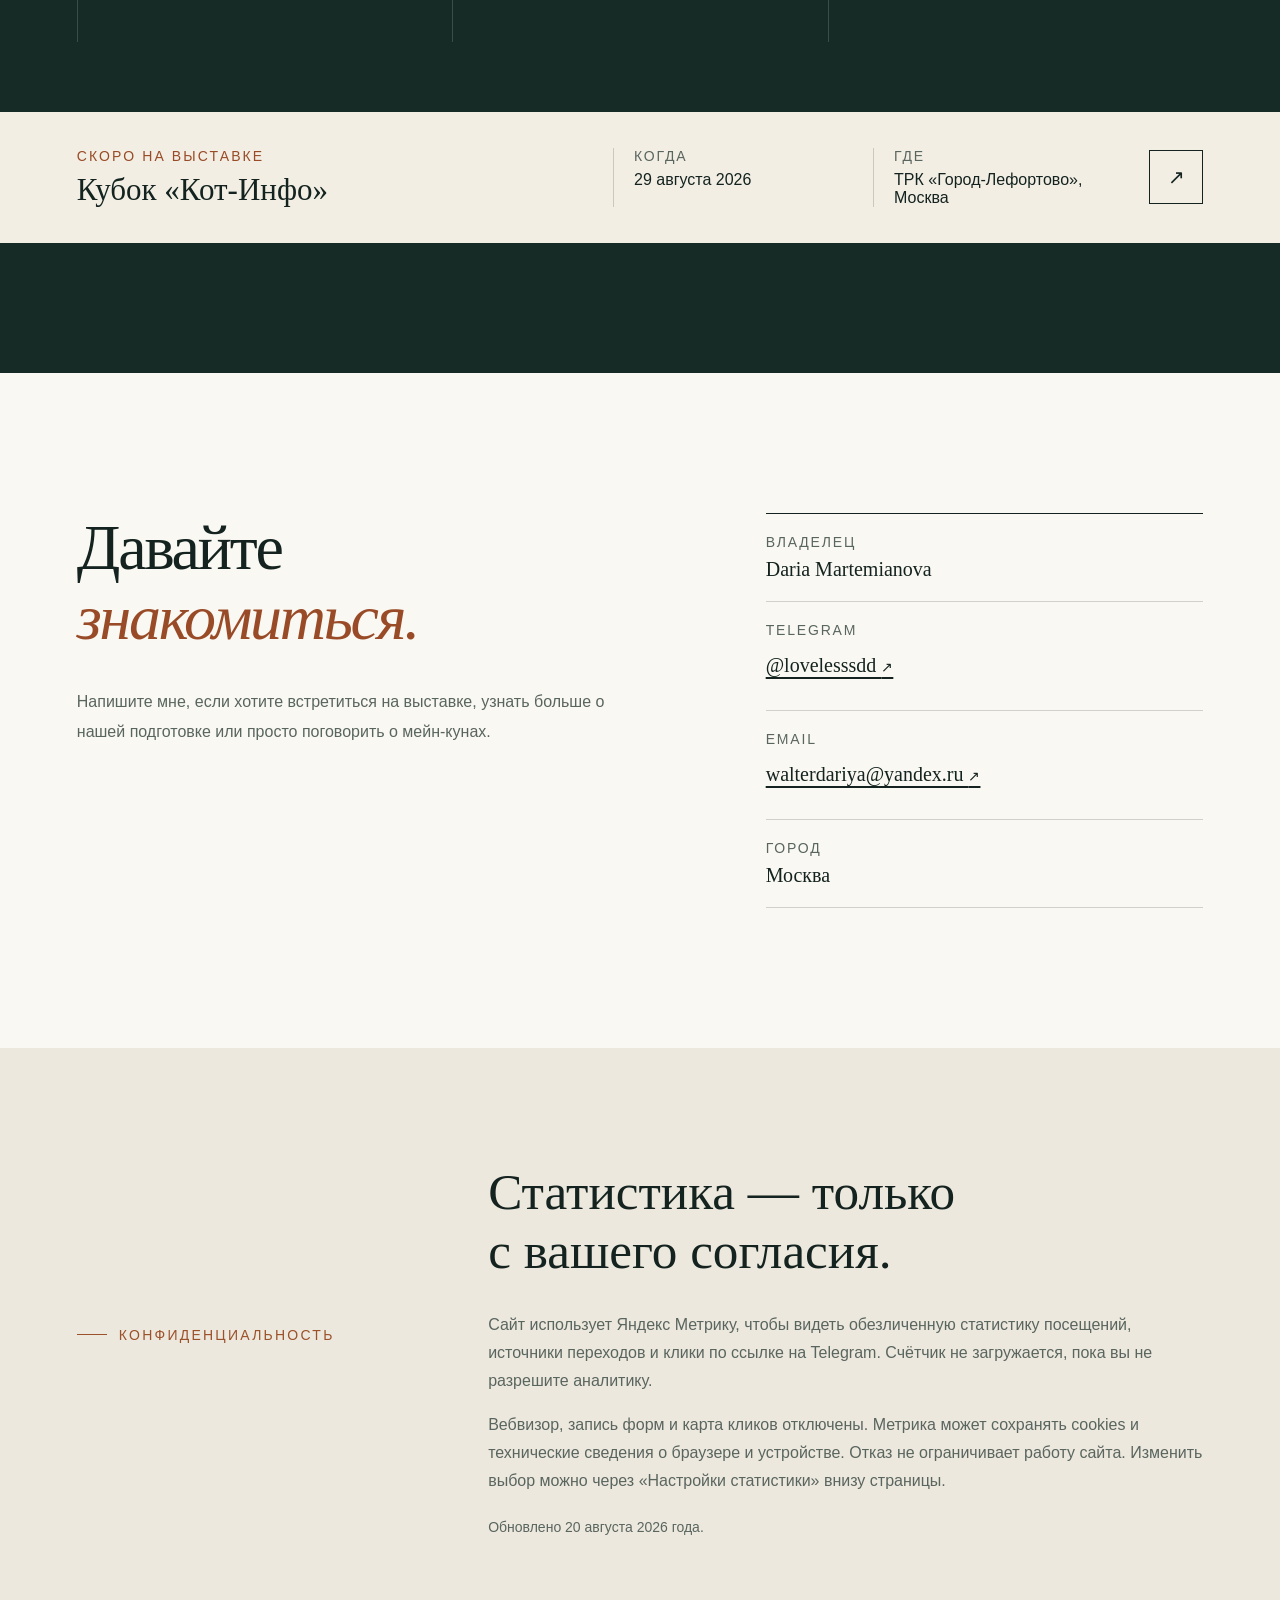
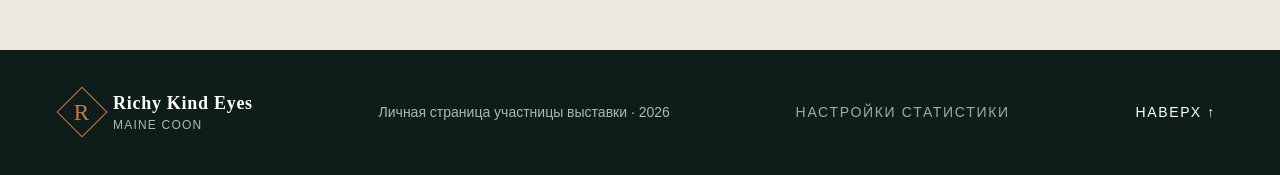
==== commit 628d850c: "Publish interactive photo loom below Richy hero" ====
--- a/index.html
+++ b/index.html
@@ -12,6 +12,7 @@
     <link rel="canonical" href="https://richykindeyespussycat.ru/" />
     <link rel="icon" href="./favicon.svg?v=rk-20260820" type="image/svg+xml" />
     <link rel="stylesheet" href="./styles.css?v=richy-craft-20260908" />
+    <link rel="stylesheet" href="./richy-loom.css?v=20260911" />
 
     <meta property="og:type" content="website" />
     <meta property="og:locale" content="ru_RU" />
@@ -88,6 +89,32 @@
           </div>
         </div>
 
+      </section>
+
+      <section class="richy-loom" aria-label="Фотолента Риччи">
+        <div class="loom-viewport">
+          <div class="loom-fallback" role="group" aria-label="Фотографии Риччи" tabindex="0">
+            <img src="./richy-loom-hat.webp" alt="Риччи в вязаной шляпке" width="360" height="480" decoding="async" draggable="false" />
+            <img src="./richy-loom-portrait.webp" alt="Риччи на руках" width="360" height="480" decoding="async" draggable="false" />
+            <img src="./richy-loom-walk.webp" alt="Риччи на прогулке в траве" width="360" height="480" decoding="async" draggable="false" />
+            <img src="./richy-loom-hero.webp" alt="Портрет Риччи" width="360" height="480" decoding="async" draggable="false" />
+            <img src="./richy-loom-window.webp" alt="Риччи у окна" width="360" height="480" decoding="async" draggable="false" />
+            <img src="./richy-loom-sister.webp" alt="Маленькая Риччи с сестрой" width="360" height="480" decoding="async" draggable="false" />
+          </div>
+          <canvas class="loom-canvas" aria-hidden="true"></canvas>
+        </div>
+        <div class="loom-toolbar">
+          <p>Моменты Риччи</p>
+          <span class="loom-hint" aria-hidden="true">Перетащите ленту</span>
+          <div class="loom-controls" hidden>
+            <button type="button" data-loom-step="-1" aria-label="Предыдущие фотографии"><svg viewBox="0 0 24 24" aria-hidden="true"><path d="m14 6-6 6 6 6M8 12h12" /></svg></button>
+            <button class="loom-pause" type="button" aria-label="Пауза фотоленты" aria-pressed="false">
+              <svg class="loom-pause-icon" viewBox="0 0 24 24" aria-hidden="true"><path d="M9 6v12M15 6v12" /></svg>
+              <svg class="loom-play-icon" viewBox="0 0 24 24" aria-hidden="true"><path d="m9 5 10 7-10 7Z" /></svg>
+            </button>
+            <button type="button" data-loom-step="1" aria-label="Следующие фотографии"><svg viewBox="0 0 24 24" aria-hidden="true"><path d="m10 6 6 6-6 6M4 12h12" /></svg></button>
+          </div>
+        </div>
       </section>
 
       <section class="intro section-shell" id="about">
@@ -353,7 +380,7 @@
         <a class="back-top" href="#top">Наверх ↑</a>
       </footer>
     </main>
-    <script type="module" src="./interactive-richy.js?v=richy-craft-20260908"></script>
+    <script type="module" src="./interactive-richy.js?v=richy-loom-20260911"></script>
     <script src="./analytics.js?v=richy-craft-20260908"></script>
   </body>
 </html>
--- a/richy-loom.css
+++ b/richy-loom.css
@@ -0,0 +1,110 @@
+.richy-loom {
+  background: var(--paper);
+  color: var(--ink);
+  padding-top: 16px;
+}
+
+.loom-viewport {
+  position: relative;
+  height: clamp(180px, 22vw, 288px);
+  isolation: isolate;
+  overflow: hidden;
+  touch-action: pan-y pinch-zoom;
+}
+
+.loom-fallback {
+  height: 100%;
+  display: flex;
+  align-items: center;
+  gap: 24px;
+  overflow-x: auto;
+  padding-inline: var(--page-gutter);
+  scrollbar-width: thin;
+  scrollbar-color: var(--copper-ink) var(--paper);
+  overscroll-behavior-x: contain;
+}
+
+.loom-fallback img {
+  flex: none;
+  width: auto;
+  height: 84%;
+  aspect-ratio: 3 / 4;
+  object-fit: cover;
+  border-radius: 12px;
+  user-select: none;
+}
+
+.loom-fallback:focus-visible {
+  outline: 2px solid var(--copper-ink);
+  outline-offset: -4px;
+}
+
+.loom-canvas {
+  position: absolute;
+  inset: 0;
+  display: none;
+  width: 100%;
+  height: 100%;
+  pointer-events: none;
+}
+
+.loom-ready .loom-canvas { display: block; }
+.loom-ready .loom-viewport { cursor: grab; }
+.loom-dragging .loom-viewport { cursor: grabbing; }
+.loom-ready .loom-fallback { opacity: 0; pointer-events: none; }
+
+.loom-toolbar {
+  min-height: 52px;
+  padding: 0 var(--page-gutter) 8px;
+  display: flex;
+  align-items: center;
+  gap: 20px;
+}
+
+.loom-toolbar p { margin: 0; font-size: .875rem; }
+.loom-hint { display: none; color: var(--muted); font-size: .875rem; }
+.loom-controls { display: flex; gap: 6px; margin-left: auto; }
+.loom-controls[hidden], .loom-pause[hidden] { display: none; }
+.loom-controls button {
+  display: inline-flex;
+  align-items: center;
+  justify-content: center;
+  width: 44px;
+  height: 44px;
+  padding: 0;
+  border: 1px solid var(--line);
+  border-radius: 50%;
+  color: var(--ink);
+  background: transparent;
+  cursor: pointer;
+  transition: background 160ms ease, color 160ms ease;
+}
+
+.loom-controls svg {
+  width: 20px;
+  height: 20px;
+  fill: none;
+  stroke: currentColor;
+  stroke-width: 1.5;
+  stroke-linecap: round;
+  stroke-linejoin: round;
+}
+
+.loom-pause .loom-play-icon,
+.loom-pause[aria-pressed="true"] .loom-pause-icon { display: none; }
+.loom-pause[aria-pressed="true"] .loom-play-icon { display: block; }
+
+@media (hover: hover) and (pointer: fine) {
+  .loom-ready .loom-hint { display: inline; }
+  .loom-controls button:hover { background: var(--ink); color: var(--paper); }
+}
+
+@media (max-width: 700px) {
+  .richy-loom { padding-top: 8px; }
+  .loom-toolbar { gap: 8px; padding-inline: 20px; }
+  .loom-hint { display: none !important; }
+}
+
+@media (prefers-reduced-motion: reduce) {
+  .loom-fallback { scroll-behavior: auto; }
+}
